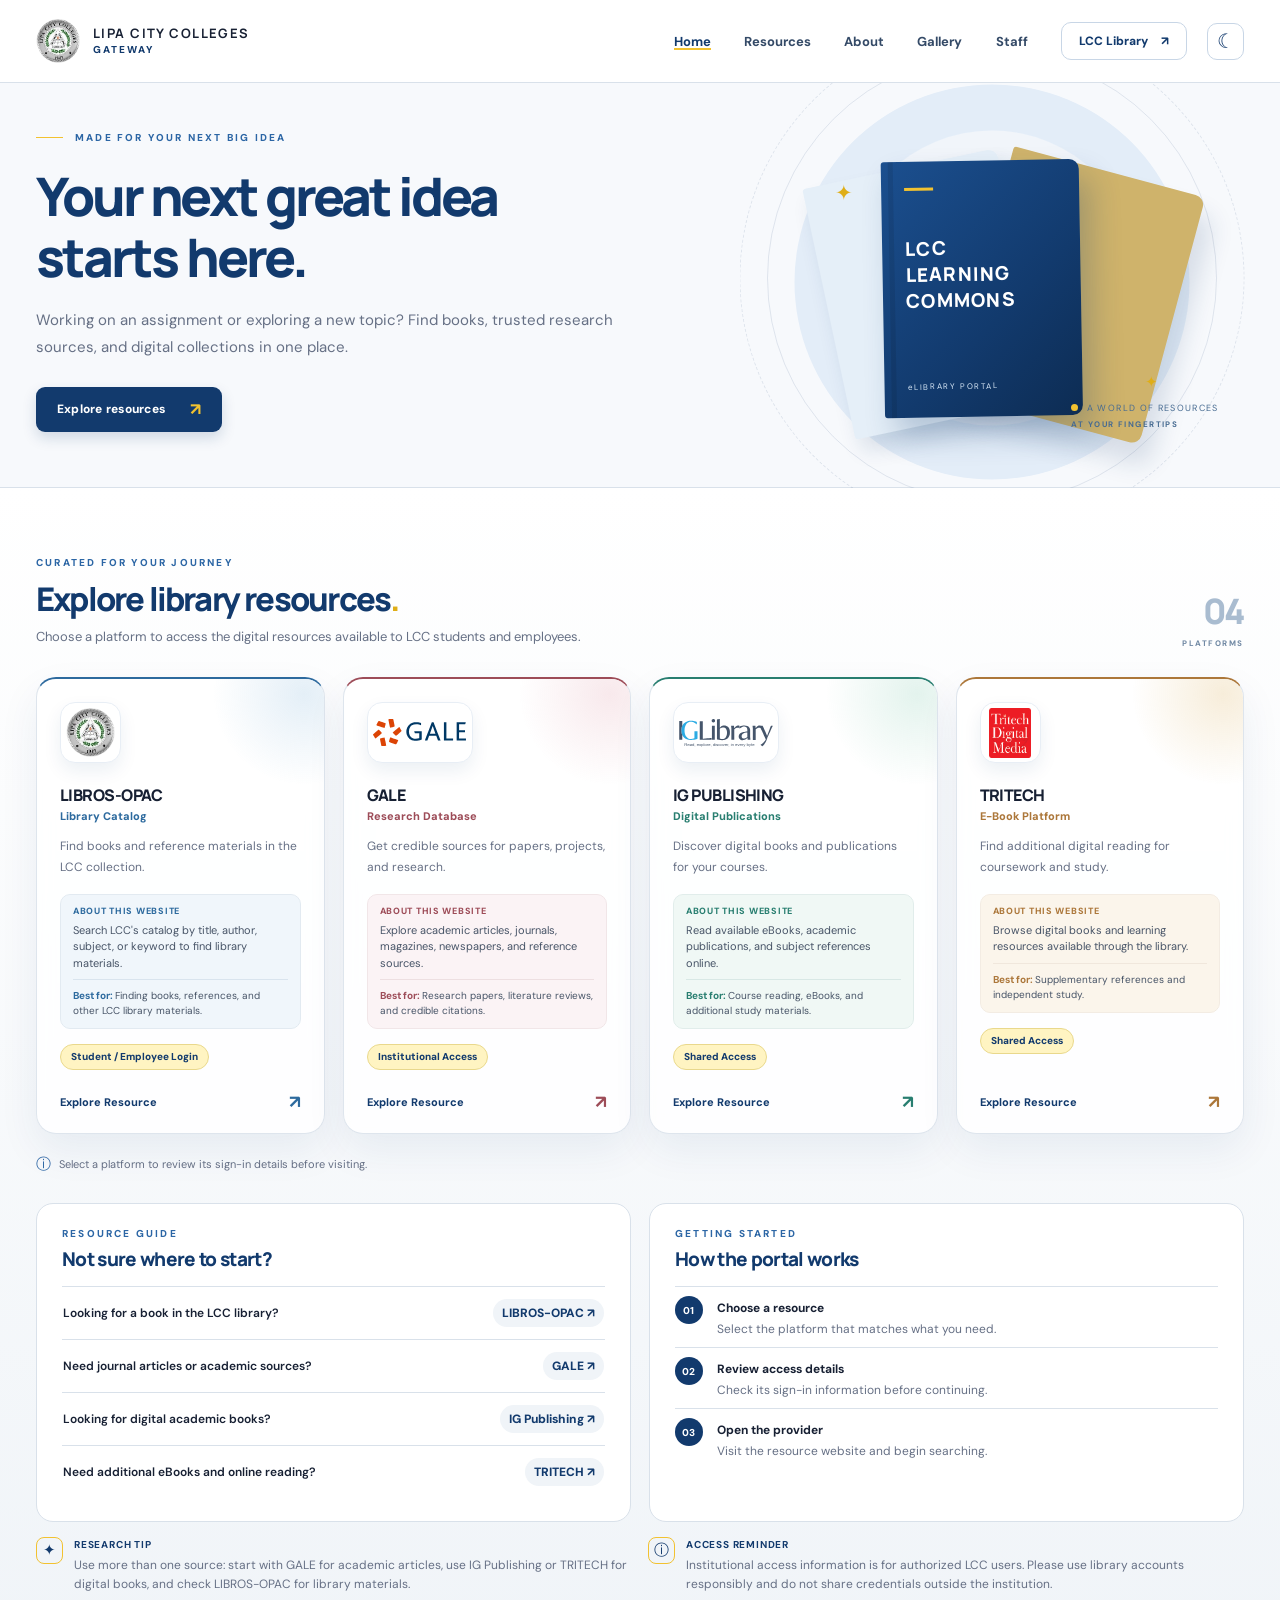
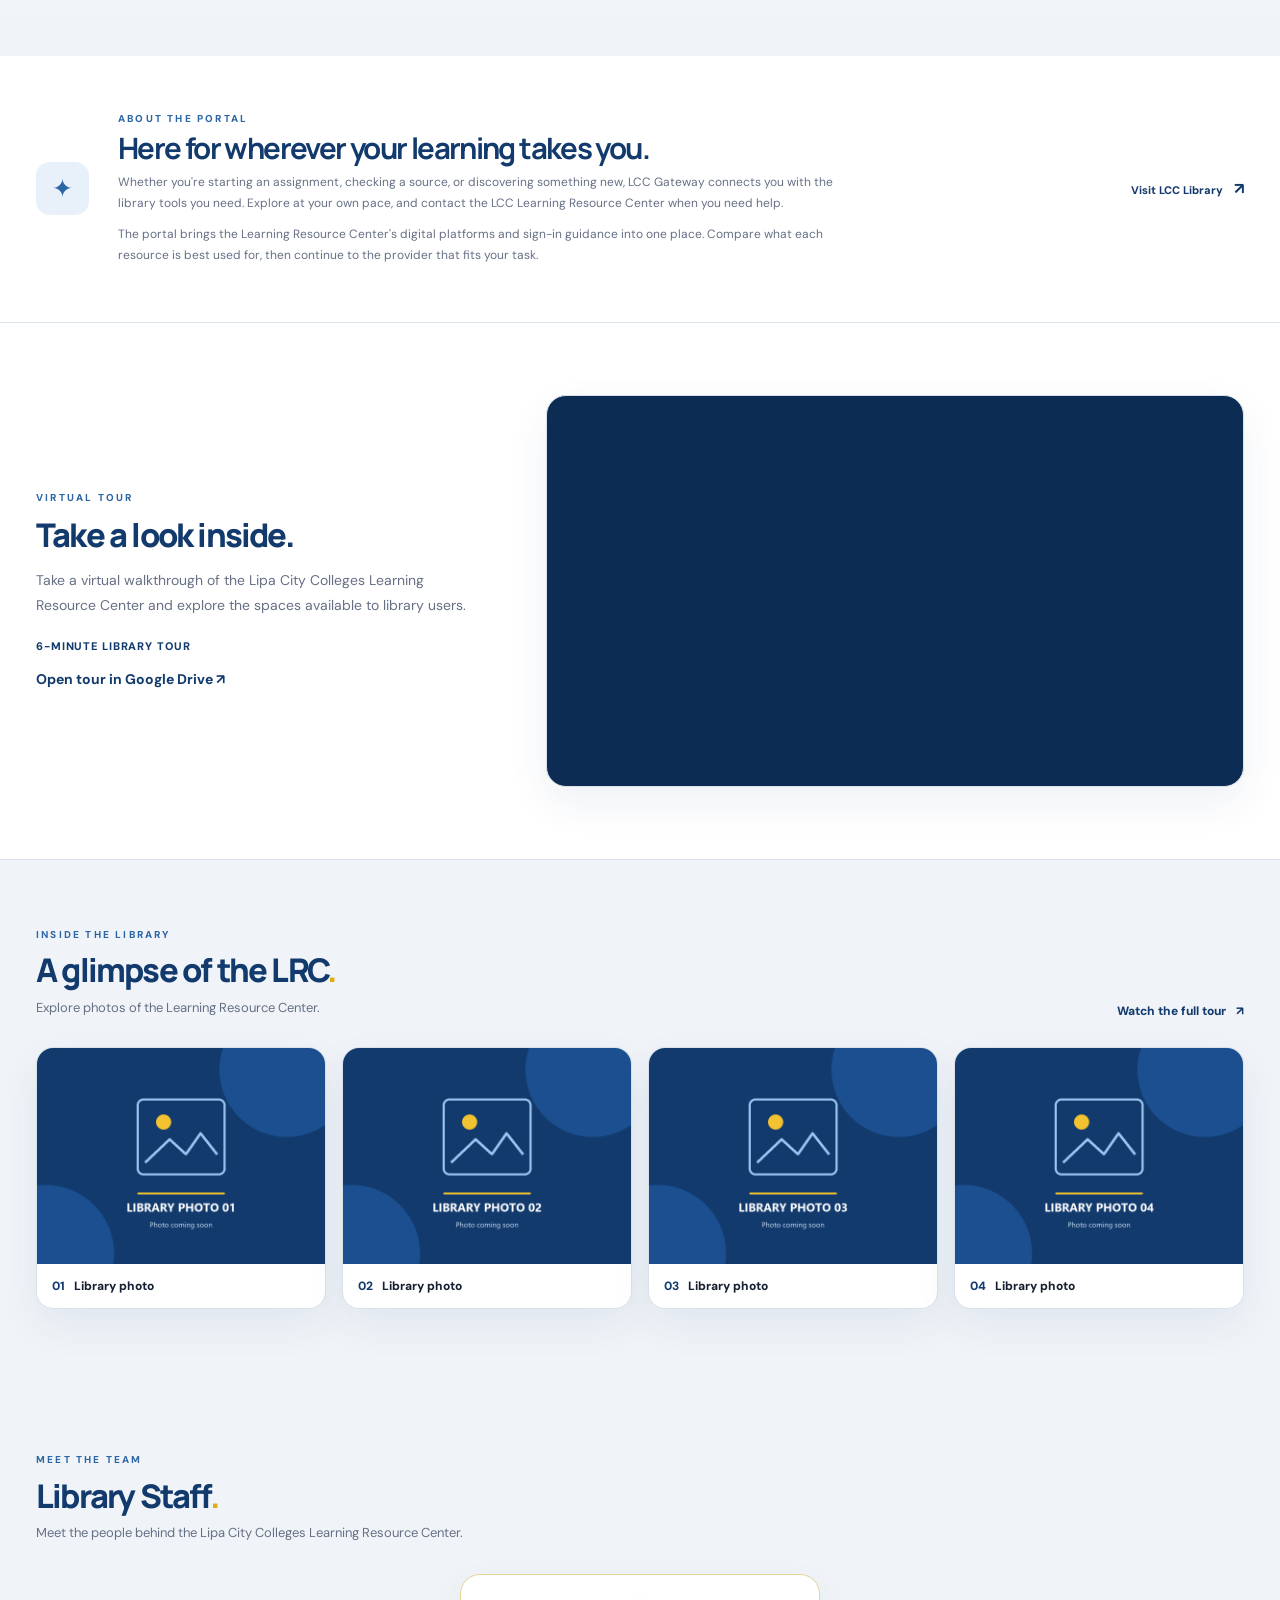
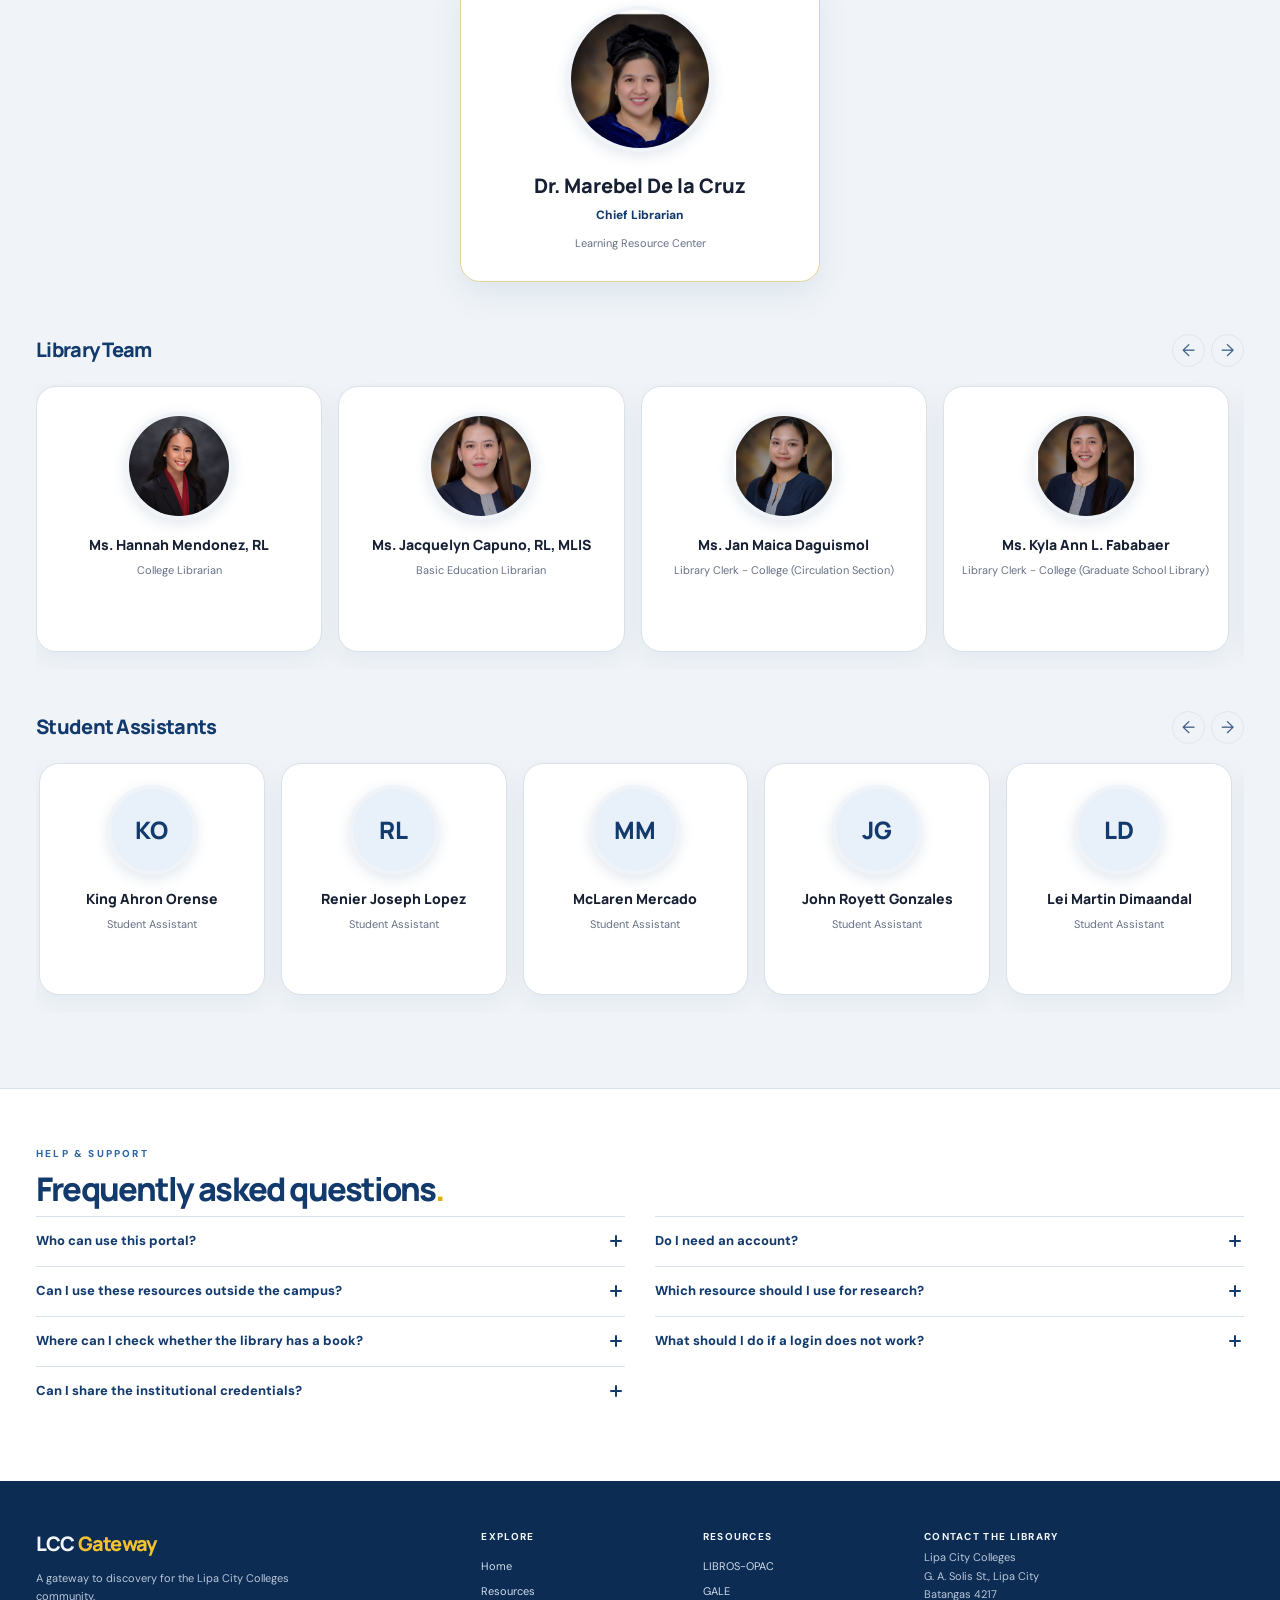
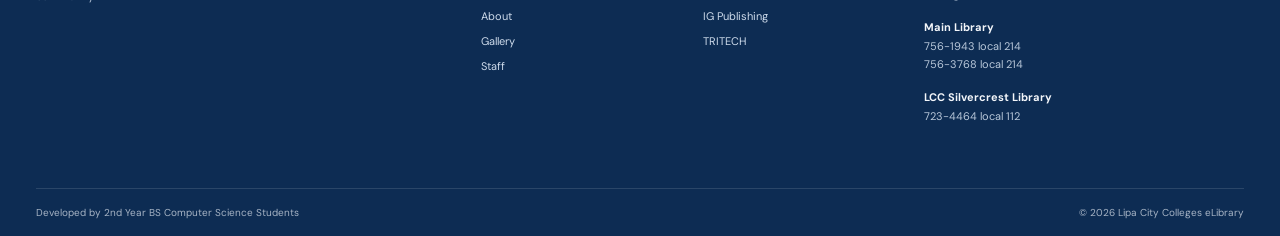
==== index.html @ 929a69d7 "Initial backup without large video" ====
<!doctype html>
<html lang="en">
  <head>
    <meta charset="utf-8" />
    <meta name="viewport" content="width=device-width, initial-scale=1" />
    <meta name="theme-color" content="#F7F9FC" />
    <meta
      name="description"
      content="Explore library catalogs, research databases, digital publications, and e-books through the Lipa City Colleges eLibrary portal."
    />
    <title>LCC Library Gateway</title>
    <link rel="icon" type="image/png" href="logos/lcc_logo.png" />
    <script>
      try {
        document.documentElement.dataset.theme =
          localStorage.getItem("lcc-theme") ||
          (matchMedia("(prefers-color-scheme: dark)").matches
            ? "dark"
            : "light");
      } catch {
        document.documentElement.dataset.theme = "light";
      }
    </script>
    <link rel="stylesheet" href="css/style.css" />
    <link rel="stylesheet" href="css/tour.css" />
    <link rel="stylesheet" href="css/gallery.css" />
    <link rel="stylesheet" href="css/staff.css?v=6" />
    <link rel="stylesheet" href="css/theme.css" />
    <link rel="stylesheet" href="css/guidance.css" />
    <script src="js/app.js" defer></script>
    <script src="js/staff-data.js" defer></script>
    <script src="js/staff.js?v=6" defer></script>
    <script src="js/theme.js" defer></script>
    <script src="js/faq.js" defer></script>
    <script src="js/nav.js" defer></script>
  </head>
  <body>
    <a class="skip-link" href="#resources">Skip to resources</a>

    <header class="site-header" id="home">
      <div class="container header-inner">
        <a
          class="brand"
          href="#home"
          aria-label="Lipa City Colleges Gateway home"
        >
          <img
            class="brand-logo"
            src="logos/lcc_logo.png"
            alt=""
            width="44"
            height="44"
          />
          <span class="brand-copy"
            ><strong>LIPA CITY COLLEGES</strong
            ><small>GATEWAY</small></span
          >
        </a>
        <button
          class="menu-toggle"
          type="button"
          aria-label="Open navigation"
          aria-expanded="false"
          aria-controls="primary-nav"
        >
          <span></span><span></span><span></span>
        </button>
        <nav
          class="primary-nav"
          id="primary-nav"
          aria-label="Primary navigation"
        >
          <a href="#home" class="nav-link is-active">Home</a>
          <a href="#resources" class="nav-link">Resources</a>
          <a href="#about" class="nav-link">About</a>
          <a href="#gallery" class="nav-link">Gallery</a>
          <a href="#staff" class="nav-link">Staff</a>
          <a
            href="https://sites.google.com/view/lcc-library/home"
            target="_blank"
            rel="noopener noreferrer"
            class="nav-library"
            >LCC Library <span aria-hidden="true">↗</span></a
          >
        </nav>
        <button
          class="theme-toggle"
          id="theme-toggle"
          type="button"
          aria-label="Switch to dark mode"
          title="Switch theme"
        >
          <span class="theme-icon" aria-hidden="true">☾</span>
        </button>
      </div>
    </header>

    <main>
      <section class="hero" aria-labelledby="hero-title">
        <div class="container hero-inner">
          <div class="hero-copy">
            <div class="eyebrow">
              <span class="eyebrow-line"></span> MADE FOR YOUR NEXT BIG IDEA
            </div>
            <h1 id="hero-title">
              Your next great idea<br /><em>starts here.</em>
            </h1>
            <p>
              Working on an assignment or exploring a new topic? Find books,
              trusted research sources, and digital collections in one place.
            </p>
            <a class="button button-primary" href="#resources"
              >Explore resources <span aria-hidden="true">↗</span></a
            >
          </div>
          <div class="hero-art" aria-hidden="true">
            <div class="art-orbit orbit-one"></div>
            <div class="art-orbit orbit-two"></div>
            <div class="art-book book-back"></div>
            <div class="art-book book-mid"></div>
            <div class="art-book book-front">
              <span class="book-rule"></span
              ><span class="book-title">LCC<br />LEARNING<br />COMMONS</span
              ><span class="book-bottom">eLIBRARY PORTAL</span>
            </div>
            <div class="art-spark spark-one">✦</div>
            <div class="art-spark spark-two">✦</div>
            <div class="art-caption">
              <span class="caption-dot"></span> A WORLD OF RESOURCES<br /><strong
                >AT YOUR FINGERTIPS</strong
              >
            </div>
          </div>
        </div>
      </section>

      <section
        class="resources-section"
        id="resources"
        aria-labelledby="resources-title"
      >
        <div class="container">
          <div class="section-head">
            <div>
              <div class="section-kicker">CURATED FOR YOUR JOURNEY</div>
              <h2 id="resources-title">
                Explore library resources<span class="period">.</span>
              </h2>
              <p>
                Choose a platform to access the digital resources available to
                LCC students and employees.
              </p>
            </div>
            <div class="resource-count" aria-label="Four available platforms">
              <span>04</span><small>PLATFORMS</small>
            </div>
          </div>
          <div class="resource-grid" id="resource-grid"></div>
          <p class="resource-note">
            <span aria-hidden="true">ⓘ</span> Select a platform to review its
            sign-in details before visiting.
          </p>
          <div class="resource-help">
            <section class="resource-chooser" aria-labelledby="resource-chooser-title">
              <div class="section-kicker">RESOURCE GUIDE</div>
              <h3 id="resource-chooser-title">Not sure where to start?</h3>
              <ul>
                <li><a href="#resources" data-resource-link="libros"><span class="resource-need">Looking for a book in the LCC library?</span><span class="resource-use">LIBROS-OPAC <span aria-hidden="true">↗</span></span></a></li>
                <li><a href="#resources" data-resource-link="gale"><span class="resource-need">Need journal articles or academic sources?</span><span class="resource-use">GALE <span aria-hidden="true">↗</span></span></a></li>
                <li><a href="#resources" data-resource-link="ig"><span class="resource-need">Looking for digital academic books?</span><span class="resource-use">IG Publishing <span aria-hidden="true">↗</span></span></a></li>
                <li><a href="#resources" data-resource-link="tritech"><span class="resource-need">Need additional eBooks and online reading?</span><span class="resource-use">TRITECH <span aria-hidden="true">↗</span></span></a></li>
              </ul>
            </section>
            <section class="portal-steps" aria-labelledby="portal-steps-title">
              <div class="section-kicker">GETTING STARTED</div>
              <h3 id="portal-steps-title">How the portal works</h3>
              <ol>
                <li><span>01</span><div><strong>Choose a resource</strong><p>Select the platform that matches what you need.</p></div></li>
                <li><span>02</span><div><strong>Review access details</strong><p>Check its sign-in information before continuing.</p></div></li>
                <li><span>03</span><div><strong>Open the provider</strong><p>Visit the resource website and begin searching.</p></div></li>
              </ol>
            </section>
          </div>
          <div class="resource-small-notes">
            <p><span class="resource-note-icon" aria-hidden="true">✦</span><span><strong>Research tip</strong> Use more than one source: start with GALE for academic articles, use IG Publishing or TRITECH for digital books, and check LIBROS-OPAC for library materials.</span></p>
            <p><span class="resource-note-icon" aria-hidden="true">ⓘ</span><span><strong>Access reminder</strong> Institutional access information is for authorized LCC users. Please use library accounts responsibly and do not share credentials outside the institution.</span></p>
          </div>
        </div>
      </section>

      <section class="about-section" id="about" aria-labelledby="about-title">
        <div class="container about-inner">
          <div class="about-icon" aria-hidden="true">✦</div>
          <div>
            <div class="section-kicker">ABOUT THE PORTAL</div>
            <h2 id="about-title">Here for wherever your learning takes you.</h2>
            <p>
              Whether you're starting an assignment, checking a source, or
              discovering something new, LCC Gateway connects you with the
              library tools you need. Explore at your own pace, and contact the
              LCC Learning Resource Center when you need help.
            </p>
            <p>
              The portal brings the Learning Resource Center's digital platforms
              and sign-in guidance into one place. Compare what each resource is
              best used for, then continue to the provider that fits your task.
            </p>
          </div>
          <a
            href="https://sites.google.com/view/lcc-library/home"
            target="_blank"
            rel="noopener noreferrer"
            class="text-link"
            >Visit LCC Library <span aria-hidden="true">↗</span></a
          >
        </div>
      </section>

      <section class="tour-section" id="tour" aria-labelledby="tour-title">
        <div class="container tour-inner">
          <div class="tour-copy">
            <div class="section-kicker">VIRTUAL TOUR</div>
            <h2 id="tour-title">Take a look inside.</h2>
            <p>Take a virtual walkthrough of the Lipa City Colleges Learning Resource Center and explore the spaces available to library users.</p>
            <span class="tour-duration">6-minute library tour</span>
            <p class="tour-open"><a href="https://drive.google.com/file/d/1gemFgpl5BAdmYVA-ahHKz4vBCfgpCFwk/view" target="_blank" rel="noopener noreferrer">Open tour in Google Drive <span aria-hidden="true">↗</span></a></p>
          </div>
          <div class="tour-frame">
            <iframe
              src="https://drive.google.com/file/d/1gemFgpl5BAdmYVA-ahHKz4vBCfgpCFwk/preview"
              title="Virtual tour of the Lipa City Colleges Learning Resource Center"
              loading="lazy"
              allow="autoplay; fullscreen"
              allowfullscreen
            ></iframe>
          </div>
        </div>
      </section>

      <section class="gallery-section" id="gallery" aria-labelledby="gallery-title">
        <div class="container">
          <div class="section-kicker">INSIDE THE LIBRARY</div>
          <div class="gallery-heading">
            <div>
              <h2 id="gallery-title">A glimpse of the LRC<span class="period">.</span></h2>
              <p>Explore photos of the Learning Resource Center.</p>
            </div>
            <a class="gallery-tour-link" href="#tour">Watch the full tour <span aria-hidden="true">↗</span></a>
          </div>
          <div class="gallery-grid">
            <!-- Replace photo-1.png through photo-4.png in assets/gallery/ with your own photos. -->
            <figure class="gallery-card">
              <div class="gallery-image"><img src="assets/gallery/photo-1.png" alt="Library photo 1" loading="lazy" /></div>
              <figcaption class="gallery-caption"><span>01</span> Library photo</figcaption>
            </figure>
            <figure class="gallery-card">
              <div class="gallery-image"><img src="assets/gallery/photo-2.png" alt="Library photo 2" loading="lazy" /></div>
              <figcaption class="gallery-caption"><span>02</span> Library photo</figcaption>
            </figure>
            <figure class="gallery-card">
              <div class="gallery-image"><img src="assets/gallery/photo-3.png" alt="Library photo 3" loading="lazy" /></div>
              <figcaption class="gallery-caption"><span>03</span> Library photo</figcaption>
            </figure>
            <figure class="gallery-card">
              <div class="gallery-image"><img src="assets/gallery/photo-4.png" alt="Library photo 4" loading="lazy" /></div>
              <figcaption class="gallery-caption"><span>04</span> Library photo</figcaption>
            </figure>
          </div>
        </div>
      </section>

      <section class="staff-section" id="staff" aria-labelledby="staff-title">
        <div class="container">
          <div class="staff-intro">
            <div class="section-kicker">MEET THE TEAM</div>
            <h2 id="staff-title">Library Staff<span class="period">.</span></h2>
            <p>
              Meet the people behind the Lipa City Colleges Learning Resource
              Center.
            </p>
          </div>
          <div id="staff-featured" class="staff-featured"></div>
          <section
            class="staff-carousel"
            id="library-team"
            aria-labelledby="library-team-title"
          >
            <div class="staff-carousel-heading">
              <h3 id="library-team-title">Library Team</h3>
              <div class="staff-carousel-controls">
                <button
                  type="button"
                  data-carousel="team"
                  data-direction="previous"
                  aria-label="Previous staff"
                  aria-controls="library-team-track"
                >
                  ←
                </button>
                <button
                  type="button"
                  data-carousel="team"
                  data-direction="next"
                  aria-label="Next staff"
                  aria-controls="library-team-track"
                >
                  →
                </button>
              </div>
            </div>
            <div
              class="staff-track"
              id="library-team-track"
              tabindex="0"
              role="region"
              aria-label="Library Team, scroll horizontally to see more staff"
            ></div>
          </section>
          <section
            class="staff-carousel staff-carousel-assistants"
            id="student-assistants"
            aria-labelledby="student-assistants-title"
          >
            <div class="staff-carousel-heading">
              <h3 id="student-assistants-title">Student Assistants</h3>
              <div class="staff-carousel-controls">
                <button
                  type="button"
                  data-carousel="assistants"
                  data-direction="previous"
                  aria-label="Previous staff"
                  aria-controls="student-assistants-track"
                >
                  ←
                </button>
                <button
                  type="button"
                  data-carousel="assistants"
                  data-direction="next"
                  aria-label="Next staff"
                  aria-controls="student-assistants-track"
                >
                  →
                </button>
              </div>
            </div>
            <div
              class="staff-track"
              id="student-assistants-track"
              tabindex="0"
              role="region"
              aria-label="Student Assistants, scroll horizontally to see more staff"
            ></div>
          </section>
        </div>
      </section>

      <section class="faq-section" aria-labelledby="faq-title">
        <div class="container">
          <div class="section-kicker">HELP &amp; SUPPORT</div>
          <h2 id="faq-title">Frequently asked questions<span class="period">.</span></h2>

          <div class="faq-grid">
            <details><summary>Who can use this portal?</summary><div class="faq-answer"><p>The portal is intended for Lipa City Colleges students, faculty, employees, and other authorized library users. Access requirements vary by platform: some use individual LCC identification, while others use institution-provided credentials.</p></div></details>
            <details><summary>Do I need an account?</summary><div class="faq-answer"><p>Access depends on the resource. LIBROS-OPAC uses your Student or Employee identification, while some subscribed platforms use institutional access information provided by the library.</p></div></details>
            <details><summary>Can I use these resources outside the campus?</summary><div class="faq-answer"><p>Remote access depends on the provider and its current settings. Review the access details shown in this portal before opening the resource.</p></div></details>
            <details><summary>Which resource should I use for research?</summary><div class="faq-answer"><p>GALE is a good starting point for journal articles and academic research. IG Publishing and TRITECH offer additional digital books and references.</p></div></details>
            <details><summary>Where can I check whether the library has a book?</summary><div class="faq-answer"><p>Use LIBROS-OPAC to search the Lipa City Colleges library catalog.</p></div></details>
            <details><summary>What should I do if a login does not work?</summary><div class="faq-answer"><p>Contact the Lipa City Colleges Learning Resource Center and tell them which platform you are trying to access.</p></div></details>
            <details><summary>Can I share the institutional credentials?</summary><div class="faq-answer"><p>Institutional access information is intended for authorized LCC users and should not be shared outside the institution.</p></div></details>
          </div>
        </div>
      </section>
    </main>

    <footer class="site-footer">
      <div class="container">
        <div class="footer-top">
          <div>
            <a class="footer-brand" href="#home">LCC <span>Gateway</span></a>
            <p>A gateway to discovery for the Lipa City Colleges community.</p>
          </div>
          <div class="footer-links">
            <div>
              <h3>Explore</h3>
              <a href="#home">Home</a><a href="#resources">Resources</a
              ><a href="#about">About</a><a href="#gallery">Gallery</a><a href="#staff">Staff</a>
            </div>
            <div>
              <h3>Resources</h3>
              <a href="#resources" data-resource-link="libros">LIBROS-OPAC</a
              ><a href="#resources" data-resource-link="gale">GALE</a
              ><a href="#resources" data-resource-link="ig">IG Publishing</a
              ><a href="#resources" data-resource-link="tritech">TRITECH</a>
            </div>
            <div class="footer-contact">
              <h3>Contact the library</h3>
              <address>
                Lipa City Colleges<br />G. A. Solis St., Lipa City<br />Batangas
                4217
              </address>
              <p>
                <strong>Main Library</strong><br />756-1943 local 214<br />756-3768
                local 214
              </p>
              <p>
                <strong>LCC Silvercrest Library</strong><br />723-4464 local 112
              </p>
            </div>
          </div>
        </div>
        <div class="footer-bottom">
          <p>
            Developed by 2nd Year BS Computer Science Students
          </p>
          <p>© <span id="year"></span> Lipa City Colleges eLibrary</p>
        </div>
      </div>
    </footer>

    <dialog
      class="resource-dialog"
      id="resource-dialog"
      aria-labelledby="dialog-title"
    >
      <div class="dialog-shell">
        <button
          class="dialog-close"
          type="button"
          aria-label="Close resource details"
        >
          ×
        </button>
        <div id="dialog-content"></div>
      </div>
    </dialog>
    <dialog
      class="staff-dialog"
      id="staff-dialog"
      aria-labelledby="staff-dialog-title"
    >
      <div class="staff-dialog-shell">
        <button
          type="button"
          class="staff-dialog-close"
          aria-label="Close staff profile"
        >
          ×
        </button>
        <div id="staff-dialog-content"></div>
      </div>
    </dialog>
    <div class="toast" id="toast" role="status" aria-live="polite"></div>
  </body>
</html>
---- css/style.css ----
@import url('https://fonts.googleapis.com/css2?family=DM+Sans:wght@400;500;600;700&family=Manrope:wght@400;500;600;700;800&display=swap');

:root{--ink:#172033;--muted:#667085;--green:#123A6D;--green-dark:#1B4F8F;--paper:#F7F9FC;--line:#D9E1EA;--white:#fff;--shadow:0 16px 40px rgba(18,58,109,.07);font-family:'DM Sans',Arial,sans-serif;color:var(--ink);background:var(--paper);scroll-behavior:smooth}
*{box-sizing:border-box}body{margin:0;min-width:320px}button,a{font:inherit}button{cursor:pointer}a{color:inherit;text-decoration:none}button:focus-visible,a:focus-visible{outline:3px solid #F2C230;outline-offset:4px}button:focus:not(:focus-visible),a:focus:not(:focus-visible){outline:none}.container{width:min(100% - 72px,1460px);margin-inline:auto}.skip-link{position:absolute;left:12px;top:-60px;background:#fff;padding:12px 18px;z-index:30}.skip-link:focus{top:12px}
.site-header{background:#FFFFFF;border-bottom:1px solid #D9E1EA}.header-inner{height:82px;display:flex;align-items:center;justify-content:space-between;gap:24px}.brand{display:inline-flex;align-items:center;gap:13px}.brand-mark{position:relative;width:40px;height:40px;border-radius:11px;background:var(--green);display:flex;align-items:center;justify-content:center;gap:3px;box-shadow:0 5px 12px rgba(18,58,109,.16)}.brand-mark span{height:18px;width:5px;background:#fff;border-radius:2px;transform:skewY(-17deg)}.brand-mark span:nth-child(2){height:23px}.brand-copy{display:grid;gap:2px}.brand-copy strong{font-family:Manrope,Arial,sans-serif;font-size:13px;letter-spacing:.11em;line-height:1.1}.brand-copy small{color:var(--green);font-size:10px;font-weight:800;letter-spacing:.2em}.primary-nav{display:flex;align-items:center;gap:36px}.nav-link{font-size:13px;font-weight:700;color:#344A67;transition:color .2s}.nav-link:hover,.nav-link.is-active{color:var(--green)}.nav-library{border:1px solid #C8D6E6;border-radius:10px;padding:10px 17px;font-size:12px;font-weight:800;color:var(--green);transition:background .2s}.nav-library:hover{background:#EAF1F8}.nav-library span{margin-left:10px}.menu-toggle{display:none}
.hero{position:relative;overflow:hidden;background:#F7F9FC}.hero:before{content:"";position:absolute;inset:auto 0 0;height:1px;background:#D9E1EA}.hero-inner{min-height:405px;display:grid;grid-template-columns:1.15fr .85fr;align-items:center;gap:20px}.hero-copy{padding:46px 0 54px;position:relative;z-index:1}.eyebrow,.section-kicker{font-size:10px;font-weight:800;letter-spacing:.22em;color:#2C66A5}.eyebrow{display:flex;align-items:center;gap:12px}.eyebrow-line{height:1px;width:27px;background:#F2C230}.hero h1,.section-head h2,.access-section h2,.about-section h2{font-family:Manrope,Arial,sans-serif;letter-spacing:-.055em}.hero h1{font-size:clamp(40px,4.15vw,65px);line-height:1.14;margin:22px 0 20px;font-weight:800}.hero h1 em{font-style:normal;color:var(--green)}.hero-copy p{max-width:610px;color:var(--muted);line-height:1.75;font-size:15px;margin:0 0 27px}.button{display:inline-flex;align-items:center;justify-content:center;gap:25px;border-radius:9px;padding:14px 21px;font-size:12px;font-weight:800;letter-spacing:.02em}.button-primary{background:var(--green);color:#fff;box-shadow:0 6px 14px rgba(18,58,109,.17);transition:background .2s,transform .2s}.button-primary:hover{background:var(--green-dark);transform:translateY(-2px)}.button span{font-size:17px;line-height:1}
.hero-art{height:380px;position:relative;isolation:isolate}.hero-art:before{content:"";position:absolute;width:395px;height:395px;border-radius:50%;background:#E3EDF8;left:50%;top:49%;transform:translate(-50%,-50%);z-index:-2}.hero-art:after{content:"";position:absolute;width:295px;height:295px;border-radius:50%;background:#F1F5FA;left:50%;top:48%;transform:translate(-50%,-50%);z-index:-1}.art-orbit{position:absolute;border:1px solid rgba(18,58,109,.11);border-radius:50%;left:50%;top:48%;transform:translate(-50%,-50%)}.orbit-one{width:450px;height:450px}.orbit-two{width:505px;height:505px;border-style:dashed}.art-book{position:absolute;width:198px;height:256px;left:50%;top:50%;border-radius:3px 10px 10px 3px;box-shadow:14px 19px 25px rgba(18,58,109,.14);transform-origin:center bottom}.book-back{background:#CFB36B;transform:translate(-24%,-48%) rotate(15deg)}.book-mid{background:#E5EFF8;transform:translate(-70%,-48%) rotate(-12deg);box-shadow:5px 14px 20px rgba(18,58,109,.12)}.book-front{background:linear-gradient(135deg,#1B4F8F,#123A6D 60%,#0D2C53);transform:translate(-54%,-49%) rotate(-1deg);box-shadow:11px 18px 31px rgba(18,58,109,.24);color:#fff;padding:26px 23px;display:flex;flex-direction:column}.book-front:before{content:"";position:absolute;inset:0 auto 0 7px;width:5px;background:rgba(0,0,0,.09)}.book-rule{width:29px;height:3px;background:#F2C230}.book-title{font-family:Manrope,Arial,sans-serif;font-size:19px;font-weight:800;line-height:1.38;letter-spacing:.065em;margin-top:45px}.book-bottom{font-size:8px;letter-spacing:.2em;margin-top:auto;color:#D7E7F6}.art-spark{position:absolute;color:#DFAE17;font-size:21px}.spark-one{left:19%;top:22%}.spark-two{right:17%;bottom:22%;font-size:15px}.art-caption{position:absolute;right:5%;bottom:43px;font-size:9px;line-height:1.8;letter-spacing:.15em;color:#476B91}.art-caption strong{font-size:8px;letter-spacing:.18em}.caption-dot{display:inline-block;width:7px;height:7px;border-radius:50%;background:#F2C230;margin-right:5px}
.resources-section{padding:68px 0 61px;background:linear-gradient(180deg,#FFFFFF,#F0F4F8)}.section-head{display:flex;align-items:flex-end;justify-content:space-between;gap:20px;margin-bottom:30px}.section-head h2{font-size:clamp(28px,2.55vw,39px);line-height:1.18;margin:11px 0 8px;font-weight:800}.period{color:#DFAE17}.section-head p{margin:0;color:var(--muted);font-size:13px;line-height:1.6}.resource-count{display:flex;flex-direction:column;align-items:flex-end;line-height:1}.resource-count span{font:800 35px Manrope,Arial,sans-serif;color:#A9BCD0;letter-spacing:-.07em}.resource-count small{font-size:8px;color:#7189A4;font-weight:800;letter-spacing:.19em;margin-top:4px}.resource-grid{display:grid;grid-template-columns:repeat(4,minmax(0,1fr));gap:18px}.resource-card{--accent:#276caa;--tint:#E8F0F8;position:relative;min-width:0;min-height:316px;border:1px solid rgba(217,225,234,.86);border-top:2px solid var(--accent);border-radius:20px;background:rgba(255,255,255,.81);box-shadow:var(--shadow);backdrop-filter:blur(8px);overflow:hidden;transition:transform .25s,box-shadow .25s,border-color .25s}.resource-card:before{content:"";position:absolute;width:180px;height:180px;right:-70px;top:-75px;border-radius:50%;background:radial-gradient(circle,var(--tint),transparent 72%);pointer-events:none}.resource-card:hover{transform:translateY(-5px);box-shadow:0 22px 43px rgba(18,58,109,.12);border-color:color-mix(in srgb,var(--accent) 36%,#fff)}.card-button{display:flex;flex-direction:column;text-align:left;width:100%;height:100%;min-height:316px;padding:23px 23px 22px;border:0;background:none;color:inherit}.logo-box{width:61px;height:61px;border:1px solid #E8EEF5;border-radius:15px;background:#fff;box-shadow:0 8px 18px rgba(18,58,109,.08);display:grid;place-items:center;position:relative;z-index:1;transition:transform .25s}.resource-card:hover .logo-box{transform:scale(1.045)}.logo-box span{font-family:Manrope,Arial,sans-serif;color:var(--accent);font-size:20px;font-weight:800;letter-spacing:-.09em}.logo-box .logo-gale{font-size:27px;font-weight:800;font-style:italic;letter-spacing:-.1em}.logo-box .logo-ig{font-size:25px}.logo-box .logo-tritech{font-size:20px;letter-spacing:-.1em}.resource-name{font-family:Manrope,Arial,sans-serif;font-size:16px;font-weight:800;letter-spacing:-.035em;margin:22px 0 3px;line-height:1.3}.resource-type{font-size:11px;font-weight:800;color:var(--accent);margin:0 0 13px}.resource-description{color:#667085;font-size:12px;line-height:1.7;margin:0 0 17px;max-width:260px}.access-badge{align-self:flex-start;border:1px solid color-mix(in srgb,var(--accent) 20%,#fff);background:color-mix(in srgb,var(--accent) 8%,#fff);color:var(--accent);border-radius:30px;padding:6px 10px;font-size:10px;font-weight:800;line-height:1.2}.card-cta{width:100%;display:flex;align-items:center;justify-content:space-between;margin-top:auto;padding-top:23px;font-size:11px;font-weight:800;color:#123A6D}.card-cta span:last-child{font-size:18px;line-height:1;color:var(--accent);transition:transform .25s}.resource-card:hover .card-cta span:last-child{transform:translate(3px,-2px)}.resource-note{font-size:11px;color:#667085;display:flex;align-items:center;gap:8px;margin:20px 0 0}.resource-note span{color:#2C66A5;font-size:15px}
.access-section{background:#F0F4F8;padding:50px 0}.access-inner{display:grid;grid-template-columns:1fr 1.7fr;gap:65px;align-items:center}.access-section h2,.about-section h2{font-size:clamp(24px,2.3vw,34px);margin:10px 0 10px;line-height:1.2}.access-intro p{color:#667085;font-size:12px;line-height:1.7;max-width:365px;margin:0}.steps{display:grid;grid-template-columns:repeat(3,1fr);list-style:none;padding:0;margin:0;gap:18px}.steps li{border-left:1px solid #D9E1EA;padding:4px 0 2px 18px}.step-number{font-size:10px;font-weight:800;letter-spacing:.12em;color:#2C66A5}.steps h3{font-size:12px;margin:13px 0 5px}.steps p{color:#667085;line-height:1.55;font-size:11px;margin:0}.about-section{padding:56px 0;background:#fff}.about-inner{display:grid;grid-template-columns:62px 1fr auto;gap:20px;align-items:center}.about-icon{width:53px;height:53px;background:#E8F0FA;border-radius:14px;display:grid;place-items:center;color:#2C66A5;font-size:25px}.about-section h2{margin:6px 0}.about-section p{font-size:12px;line-height:1.75;color:#667085;max-width:745px;margin:0}.text-link{font-size:11px;color:var(--green);font-weight:800;white-space:nowrap}.text-link span{font-size:16px;margin-left:8px}
.site-footer{background:#0D2C53;color:#F3F6FA;padding:49px 0 0}.footer-top{display:flex;justify-content:space-between;gap:50px;padding-bottom:49px}.footer-brand{font-family:Manrope,Arial,sans-serif;font-weight:800;font-size:20px;letter-spacing:-.04em}.footer-brand span{color:#F2C230}.footer-top p{max-width:275px;line-height:1.65;color:#B9C8DA;font-size:11px;margin:12px 0 0}.footer-links{display:flex;gap:105px}.footer-links div{display:flex;flex-direction:column;gap:11px}.footer-links h3{font-size:10px;letter-spacing:.13em;text-transform:uppercase;color:#F3F6FA;margin:0 0 5px}.footer-links a{font-size:11px;color:#CFDCEC}.footer-links a:hover{color:#fff}.footer-bottom{border-top:1px solid rgba(255,255,255,.12);display:flex;align-items:center;justify-content:space-between;gap:16px;padding:17px 0}.footer-bottom p{font-size:10px;color:#A7B4C5;margin:0}
.resource-dialog{width:min(100% - 24px,500px);max-height:min(90vh,800px);padding:0;border:1px solid #D9E1EA;border-radius:22px;box-shadow:0 28px 80px rgba(11,20,32,.28);background:#FFFFFF;color:var(--ink)}.resource-dialog::backdrop{background:rgba(11,20,32,.55);backdrop-filter:blur(4px)}.dialog-shell{position:relative;padding:34px}.dialog-close{position:absolute;right:21px;top:20px;width:33px;height:33px;border:1px solid #D9E1EA;border-radius:50%;background:#fff;color:#667085;font-size:22px;line-height:1}.dialog-close:hover{background:#EAF1F8}.dialog-heading{display:flex;gap:16px;align-items:center;padding-right:37px}.dialog-heading .logo-box{flex:none}.dialog-eyebrow{font-size:10px;font-weight:800;text-transform:uppercase;letter-spacing:.13em;color:var(--accent)}.dialog-heading h2{font:800 23px Manrope,Arial,sans-serif;letter-spacing:-.04em;margin:4px 0 0}.dialog-description{color:#667085;font-size:13px;line-height:1.7;margin:25px 0}.dialog-info{padding:20px;border:1px solid #D9E1EA;border-radius:14px;background:#F0F4F8}.dialog-info h3{font-size:12px;margin:0 0 9px;color:#123A6D}.dialog-info p{color:#667085;font-size:12px;line-height:1.65;margin:0}.credential-list{margin-top:14px;display:grid;gap:10px}.credential-row{display:flex;align-items:center;gap:8px}.credential-row label{width:76px;font-size:11px;font-weight:800;color:#344A67}.credential-value{flex:1;min-width:0;overflow:hidden;text-overflow:ellipsis;white-space:nowrap;padding:9px 10px;background:#fff;border:1px solid #D9E1EA;border-radius:7px;font-size:12px}.mini-button{border:1px solid #C8D6E6;background:#fff;border-radius:7px;color:var(--green);font-size:10px;font-weight:800;padding:9px}.mini-button:hover{background:#EAF1F8}.dialog-visit{margin-top:22px;display:flex;width:100%;justify-content:space-between}.dialog-unavailable{margin-top:13px;color:#9A6B00;font-size:11px;line-height:1.5}.toast{position:fixed;left:50%;bottom:25px;z-index:40;transform:translate(-50%,16px);background:#123A6D;color:#fff;border-radius:9px;padding:10px 15px;font-size:12px;box-shadow:0 10px 25px rgba(0,0,0,.16);opacity:0;pointer-events:none;transition:opacity .2s,transform .2s}.toast.is-visible{opacity:1;transform:translate(-50%,0)}
@media(max-width:1000px){.container{width:min(100% - 48px,1460px)}.resource-grid{grid-template-columns:repeat(2,minmax(0,1fr))}.resource-card,.card-button{min-height:295px}.hero-inner{min-height:370px}.hero-art{transform:scale(.88)}.access-inner{gap:30px}}
@media(max-width:800px){.container{width:min(100% - 36px,1460px)}.header-inner{height:70px}.brand-copy strong{font-size:10px}.brand-copy small{font-size:8px}.menu-toggle{display:flex;flex-direction:column;gap:4px;align-items:center;justify-content:center;width:38px;height:38px;border:1px solid #D9E1EA;background:#fff;border-radius:9px}.menu-toggle span{width:16px;height:2px;border-radius:2px;background:var(--green)}.primary-nav{display:none;position:absolute;z-index:10;left:18px;right:18px;top:64px;flex-direction:column;align-items:stretch;gap:0;padding:10px;background:#fff;border:1px solid #D9E1EA;border-radius:13px;box-shadow:0 16px 30px rgba(18,58,109,.13)}.primary-nav.is-open{display:flex}.primary-nav a{padding:12px}.nav-library{margin-top:5px}.hero-inner{display:block;min-height:0}.hero-copy{padding:56px 0 50px}.hero h1{font-size:clamp(38px,9vw,58px)}.hero-copy p{font-size:14px}.hero-art{display:none}.resources-section{padding:55px 0}.resource-count{display:none}.section-head h2{font-size:31px}.resource-grid{grid-template-columns:1fr}.resource-card,.card-button{min-height:275px}.access-inner{grid-template-columns:1fr}.steps{gap:10px}.about-inner{grid-template-columns:45px 1fr}.about-icon{width:42px;height:42px}.about-inner .text-link{grid-column:2}.footer-links{gap:45px}}
@media(max-width:520px){.steps{grid-template-columns:1fr}.steps li{display:flex;align-items:flex-start;gap:17px;padding:3px 0 3px 14px}.steps h3{margin:0 0 5px}.footer-top{flex-direction:column;gap:32px;padding-bottom:34px}.footer-bottom{align-items:flex-start;flex-direction:column}.dialog-shell{padding:26px 20px}.credential-row{flex-wrap:wrap}.credential-row label{width:100%}.credential-value{flex-basis:55%}}
@media(prefers-reduced-motion:reduce){*,*:before,*:after{scroll-behavior:auto!important;transition-duration:.01ms!important;animation-duration:.01ms!important}}
.credential-placeholder{font-family:'DM Sans',Arial,sans-serif;font-size:12px;color:var(--ink);cursor:default}.credential-placeholder::placeholder{color:#8A96A6;opacity:1}.dialog-info .credential-help{font-size:10px;color:#667085;margin:0}
.brand-logo{display:block;width:44px;height:44px;object-fit:contain;flex:none}.logo-box img{display:block;max-width:84%;max-height:84%;width:auto;height:auto;object-fit:contain}.logo-box.logo-wide{width:106px}.logo-box.logo-wide img{max-width:90%;max-height:80%}

.footer-top{display:grid;grid-template-columns:minmax(190px,1fr) minmax(0,2fr);gap:clamp(28px,5vw,80px)}
.footer-links{display:grid;grid-template-columns:repeat(2,minmax(100px,.8fr)) minmax(195px,1.4fr);gap:clamp(18px,3vw,55px)}
.footer-links>div{min-width:0}
.footer-links .footer-contact{gap:0}
.footer-contact address,.footer-contact p{font-style:normal;color:#B9C8DA;font-size:11px;line-height:1.7;margin:0 0 14px;max-width:none}
.footer-contact strong{color:#F3F6FA;font-weight:700}
@media(max-width:1100px){.footer-top{grid-template-columns:1fr}.footer-links{grid-template-columns:repeat(2,minmax(100px,1fr)) minmax(195px,1.4fr)}}
@media(max-width:600px){.footer-links{grid-template-columns:repeat(2,minmax(0,1fr));gap:28px}.footer-contact{grid-column:1/-1}}

.resource-hover-preview{position:fixed;z-index:45;width:min(310px,calc(100vw - 24px));max-height:calc(100vh - 24px);overflow:auto;padding:17px 18px;border:1px solid #D9E1EA;border-radius:16px;background:#fff;color:var(--ink);box-shadow:0 18px 45px rgba(18,58,109,.2);pointer-events:none;animation:resource-preview-in .18s ease-out}
.resource-hover-preview[hidden]{display:none}
.resource-preview-name{display:block;font:800 15px/1.3 Manrope,Arial,sans-serif}
.resource-preview-type{display:block;margin-top:3px;color:var(--green);font-size:11px;font-weight:700}
.resource-preview-info{margin:12px 0;color:#667085;font-size:11px;line-height:1.55}
.resource-preview-details{display:grid;grid-template-columns:max-content minmax(0,1fr);gap:7px 12px;margin:0;padding:12px 0;border-top:1px solid #D9E1EA;border-bottom:1px solid #D9E1EA;font-size:11px}
.resource-preview-details dt{color:#667085;font-weight:700}
.resource-preview-details dd{min-width:0;margin:0;overflow-wrap:anywhere;font-weight:800}
.resource-preview-hint{margin:11px 0 0;color:#667085;font-size:10px;line-height:1.5}
@keyframes resource-preview-in{from{opacity:0;transform:translateY(5px)}to{opacity:1;transform:translateY(0)}}
@media(prefers-reduced-motion:reduce){.resource-hover-preview{animation:none}}

.website-info{width:100%;margin:0 0 15px;padding:10px 12px;border:1px solid color-mix(in srgb,var(--accent) 14%,#fff);border-radius:10px;background:color-mix(in srgb,var(--tint) 55%,#fff)}
.website-info-label{display:block;color:var(--accent);font-size:9px;font-weight:800;letter-spacing:.08em;text-transform:uppercase}
.website-info p{margin:5px 0 0;color:#475467;font-size:11px;line-height:1.5}
.website-info .website-best-for{margin-top:8px;padding-top:8px;border-top:1px solid color-mix(in srgb,var(--accent) 18%,#fff);font-size:10px}
.website-best-for strong{color:var(--accent)}
---- css/tour.css ----
.tour-section {
  padding: 72px 0;
  background: var(--site-surface);
  border-top: 1px solid var(--site-border);
}
.tour-inner {
  display: grid;
  grid-template-columns: minmax(0, .78fr) minmax(0, 1.22fr);
  align-items: center;
  gap: clamp(32px, 5vw, 88px);
}
.tour-copy h2 {
  margin: 12px 0 14px;
  font: 800 clamp(28px, 2.55vw, 39px)/1.18 Manrope, Arial, sans-serif;
  letter-spacing: -.055em;
  color: var(--site-accent);
}
.tour-copy p {
  max-width: 440px;
  margin: 0;
  color: var(--site-muted);
  font-size: 14px;
  line-height: 1.75;
}
.tour-duration {
  display: inline-block;
  margin-top: 22px;
  color: var(--site-accent);
  font-size: 11px;
  font-weight: 800;
  letter-spacing: .08em;
  text-transform: uppercase;
}
.tour-copy .tour-open { margin-top: 12px; }
.tour-open a { color: var(--site-accent); font-weight: 700; }
.tour-open a:hover { text-decoration: underline; text-decoration-color: var(--gold); text-underline-offset: 4px; }
.tour-frame {
  position: relative;
  min-width: 0;
  aspect-ratio: 16 / 9;
  overflow: hidden;
  border: 1px solid var(--site-border);
  border-radius: 20px;
  background: #0D2C53;
  box-shadow: var(--shadow);
}
.tour-frame iframe {
  display: block;
  width: 100%;
  height: 100%;
  border: 0;
}
@media (max-width: 800px) {
  .tour-section { padding: 54px 0 60px; }
  .tour-inner { grid-template-columns: 1fr; gap: 28px; }
  .tour-copy p { max-width: 640px; }
}
@media (max-width: 430px) {
  .tour-frame { border-radius: 15px; }
}
---- css/gallery.css ----
.gallery-section {
  padding: 68px 0 76px;
  background: var(--site-soft);
  border-top: 1px solid var(--site-border);
}
.gallery-heading {
  display: flex;
  align-items: end;
  justify-content: space-between;
  gap: 20px;
  margin-bottom: 28px;
}
.gallery-heading h2 {
  margin: 10px 0 8px;
  color: var(--site-accent);
  font: 800 clamp(28px, 2.55vw, 39px)/1.18 Manrope, Arial, sans-serif;
  letter-spacing: -.055em;
}
.gallery-heading p {
  margin: 0;
  color: var(--site-muted);
  font-size: 13px;
  line-height: 1.6;
}
.gallery-tour-link {
  flex: none;
  color: var(--site-accent);
  font-size: 12px;
  font-weight: 800;
}
.gallery-tour-link span { margin-left: 7px; }
.gallery-tour-link:hover { text-decoration: underline; text-decoration-color: var(--gold); text-underline-offset: 5px; }
.gallery-grid {
  display: grid;
  grid-template-columns: repeat(4, minmax(0, 1fr));
  gap: 16px;
}
.gallery-card {
  display: block;
  margin: 0;
  min-width: 0;
  overflow: hidden;
  border: 1px solid var(--site-border);
  border-radius: 17px;
  background: var(--site-surface);
  box-shadow: var(--shadow);
}
.gallery-image {
  display: grid;
  place-items: center;
  position: relative;
  aspect-ratio: 4 / 3;
  overflow: hidden;
  background: linear-gradient(135deg, #123A6D, #1B4F8F);
}
.gallery-image img {
  display: block;
  width: 100%;
  height: 100%;
  object-fit: cover;
}
.gallery-caption {
  display: flex;
  align-items: center;
  gap: 9px;
  padding: 14px 15px;
  color: var(--site-text);
  font-size: 12px;
  font-weight: 800;
}
.gallery-caption span:first-child { color: var(--site-accent); }
@media (min-width: 601px) and (max-width: 1000px) {
  .gallery-grid { grid-template-columns: repeat(2, minmax(0, 1fr)); }
}
@media (max-width: 600px) {
  .gallery-section { padding: 54px 0 62px; }
  .gallery-heading { align-items: start; flex-direction: column; }
  .gallery-grid { grid-template-columns: repeat(2, minmax(0, 1fr)); gap: 10px; }
  .gallery-caption { padding: 11px; font-size: 10px; }
}
@media (max-width: 430px) {
  .gallery-grid { grid-template-columns: 1fr; gap: 14px; }
  .gallery-caption { font-size: 12px; }
}
---- css/staff.css ----
.staff-section {
  padding: 68px 0 76px;
  background: var(--site-soft);
  --staff-card: var(--site-surface);
  --staff-border: var(--site-border);
  --staff-subtle: var(--site-muted);
}
.staff-section .container { min-width: 0; }
.staff-intro { margin-bottom: 30px; }
.staff-intro h2 {
  font: 800 clamp(28px, 2.55vw, 39px)/1.18 Manrope, Arial, sans-serif;
  letter-spacing: -.055em;
  margin: 11px 0 8px;
  color: var(--site-accent);
}
.staff-intro p { font-size: 13px; line-height: 1.6; color: var(--site-muted); margin: 0; }

.staff-featured { display: flex; justify-content: center; margin: 0 0 52px; }
.staff-featured[hidden], .staff-carousel[hidden] { display: none; }
.staff-card {
  display: flex;
  align-items: center;
  flex-direction: column;
  gap: 0;
  min-width: 0;
  min-height: 266px;
  padding: 25px 16px 22px;
  border: 1px solid var(--staff-border);
  border-radius: 20px;
  background: var(--staff-card);
  color: var(--site-text);
  box-shadow: 0 8px 26px rgba(18,58,109,.06);
  text-align: center;
  transition: transform .2s, box-shadow .2s, border-color .2s;
}
.staff-card:hover { transform: translateY(-4px); border-color: #9CB8D8; box-shadow: 0 15px 30px rgba(18,58,109,.12); }
.staff-card:focus-visible { outline: 3px solid #F2C230; outline-offset: 3px; }
.staff-avatar {
  display: grid;
  place-items: center;
  flex: none;
  width: 108px;
  height: 108px;
  overflow: hidden;
  border: 4px solid var(--site-soft);
  border-radius: 50%;
  background: #E8F0FA;
  color: #123A6D;
  box-shadow: 0 4px 14px rgba(18,58,109,.12);
  font: 800 27px Manrope, Arial, sans-serif;
}
.staff-avatar img { display: block; width: 100%; height: 100%; object-fit: cover; transition: transform .2s; }
.staff-card:hover .staff-avatar img { transform: scale(1.035); }
.staff-name { display: block; margin-top: 16px; font: 800 14px/1.35 Manrope, Arial, sans-serif; color: var(--site-text); overflow-wrap: anywhere; }
.staff-position { display: block; margin-top: 7px; font-size: 11px; line-height: 1.5; color: var(--staff-subtle); overflow-wrap: anywhere; }
.staff-department { display: block; margin-top: 12px; font-size: 11px; line-height: 1.45; color: var(--staff-subtle); }
.staff-card-featured { width: min(100%, 360px); min-height: 0; padding: 31px 30px 29px; border-color: #E5D597; box-shadow: 0 13px 32px rgba(18,58,109,.08); }
.staff-card-featured .staff-avatar { width: 146px; height: 146px; font-size: 36px; }
.staff-card-featured .staff-name { margin-top: 20px; font-size: 20px; }
.staff-card-featured .staff-position { color: var(--site-accent); font-size: 12px; font-weight: 800; }

.staff-carousel { min-width: 0; margin-top: 42px; }
.staff-carousel-heading { display: flex; align-items: center; justify-content: space-between; gap: 16px; margin-bottom: 16px; }
.staff-carousel-heading h3 { margin: 0; font: 800 20px/1.3 Manrope, Arial, sans-serif; letter-spacing: -.035em; }
.staff-carousel-controls { display: flex; gap: 6px; }
.staff-carousel-controls button {
  display: grid;
  place-items: center;
  flex: none;
  width: 33px;
  height: 33px;
  padding: 0;
  border: 1px solid var(--staff-border);
  border-radius: 50%;
  background: transparent;
  color: var(--site-accent);
  font-size: 17px;
  line-height: 1;
  opacity: .78;
  transition: background .2s, border-color .2s, opacity .2s;
}
.staff-carousel-controls button:hover:not(:disabled), .staff-carousel-controls button:focus-visible { background: #EAF1F8; border-color: #9CB8D8; opacity: 1; }
.staff-carousel-controls button:disabled { opacity: .28; cursor: default; }
.staff-track {
  display: flex;
  align-items: stretch;
  gap: 16px;
  min-width: 0;
  width: 100%;
  overflow-x: auto;
  overflow-y: hidden;
  padding: 3px 3px 17px;
  scroll-padding-inline: 3px;
  scroll-snap-type: none;
  scrollbar-width: none;
  overscroll-behavior-inline: contain;
  overflow-anchor: none;
  -webkit-overflow-scrolling: touch;
}
.staff-track.is-interacting { scroll-snap-type: x mandatory; }
.staff-track::-webkit-scrollbar { display: none; }
.staff-track:focus-visible { outline: 2px solid #F2C230; outline-offset: 2px; border-radius: 9px; }
.staff-track .staff-card { flex: 0 0 calc((100% - 57px) / 4); scroll-snap-align: start; }
.staff-carousel-assistants .staff-card { min-height: 232px; padding-block: 21px 19px; }
.staff-card-assistant .staff-avatar { width: 90px; height: 90px; font-size: 24px; }
.staff-carousel-assistants .staff-name { margin-top: 15px; }

.staff-dialog {
  width: min(100% - 24px, 480px);
  max-height: min(90vh, 720px);
  padding: 0;
  border: 1px solid var(--site-border);
  border-radius: 20px;
  background: var(--site-surface);
  color: var(--site-text);
  box-shadow: 0 28px 80px rgba(11,20,32,.28);
}
.staff-dialog::backdrop { background: rgba(11,20,32,.56); backdrop-filter: blur(4px); }
.staff-dialog-shell { position: relative; padding: 34px; }
.staff-dialog-close { position: absolute; top: 18px; right: 18px; width: 35px; height: 35px; border: 1px solid var(--site-border); border-radius: 50%; background: var(--site-surface); color: var(--site-muted); font-size: 22px; line-height: 1; }
.staff-profile-heading { display: flex; align-items: center; gap: 18px; padding-right: 30px; }
.staff-avatar-large { width: 100px; height: 100px; font-size: 27px; }
.staff-profile-heading h2 { font: 800 24px/1.2 Manrope, Arial, sans-serif; letter-spacing: -.04em; margin: 0 0 6px; overflow-wrap: anywhere; }
.staff-profile-position { color: var(--site-accent); font-size: 12px; font-weight: 800; line-height: 1.5; margin: 0; }
.staff-profile-details { border-top: 1px solid var(--site-border); margin-top: 25px; padding-top: 22px; }
.staff-profile-label { display: block; font-size: 10px; font-weight: 800; letter-spacing: .11em; text-transform: uppercase; color: var(--site-accent); margin: 0 0 5px; }
.staff-profile-details p, .staff-profile-email { display: block; color: var(--site-muted); font-size: 13px; line-height: 1.65; margin: 0 0 19px; }
.staff-profile-email { color: var(--site-accent); text-decoration: underline; text-underline-offset: 3px; }

.staff-hover-preview { position: fixed; z-index: 80; width: min(290px, calc(100vw - 24px)); padding: 16px 17px; border: 1px solid var(--site-border); border-radius: 15px; background: var(--site-surface); color: var(--site-text); box-shadow: 0 18px 42px rgba(18,58,109,.19); pointer-events: none; animation: staff-preview-in .18s ease-out; }
.staff-hover-preview[hidden] { display: none; }
.staff-preview-heading { display: flex; align-items: center; gap: 11px; }
.staff-preview-heading .staff-avatar { width: 52px; height: 52px; font-size: 15px; }
.staff-preview-heading strong { display: block; font: 800 13px/1.35 Manrope, Arial, sans-serif; }
.staff-preview-position { display: block; color: var(--site-accent); font-size: 11px; font-weight: 700; margin-top: 3px; }
.staff-hover-preview p { font-size: 11px; line-height: 1.55; margin: 10px 0 0; color: var(--site-muted); }
.staff-hover-preview .staff-preview-department { margin-top: 14px; padding-top: 10px; border-top: 1px solid var(--site-border); font-weight: 700; }
.staff-hover-preview .staff-preview-email { color: var(--site-accent); overflow-wrap: anywhere; }
@keyframes staff-preview-in { from { opacity: 0; transform: translateY(5px); } to { opacity: 1; transform: translateY(0); } }

@media (min-width: 1200px) { .staff-carousel-assistants .staff-track .staff-card { flex-basis: calc((100% - 73px) / 5); } }
@media (min-width: 992px) and (max-width: 1199px) { .staff-track .staff-card { flex-basis: calc((100% - 41px) / 3); } }
@media (min-width: 768px) and (max-width: 991px) { .staff-track .staff-card { flex-basis: calc((100% - 25px) / 2); } }
@media (max-width: 767px) {
  .staff-section { padding: 54px 0 62px; }
  .staff-featured { margin-bottom: 40px; }
  .staff-card-featured { width: min(100%, 340px); padding: 27px 20px; }
  .staff-card-featured .staff-avatar { width: 132px; height: 132px; }
  .staff-carousel { margin-top: 34px; }
  .staff-carousel-heading h3 { font-size: 18px; }
  .staff-carousel-controls button { width: 38px; height: 38px; }
  .staff-track .staff-card, .staff-carousel-assistants .staff-track .staff-card { flex-basis: 76%; }
  .staff-dialog { width: 100%; max-width: none; max-height: 88dvh; position: fixed; left: 0; right: 0; top: auto; bottom: 0; margin: 0; border-radius: 20px 20px 0 0; overflow: auto; }
  .staff-dialog-shell { padding: 31px 22px 24px; }
  .staff-avatar-large { width: 82px; height: 82px; }
}
@media (max-width: 390px) { .staff-track .staff-card, .staff-carousel-assistants .staff-track .staff-card { flex-basis: 79%; } }
@media (prefers-reduced-motion: reduce) { .staff-card, .staff-avatar img, .staff-carousel-controls button, .staff-hover-preview { transition: none; animation: none; } }
---- css/theme.css ----
:root{--site-surface:#fff;--site-soft:#F0F4F8;--site-text:#172033;--site-muted:#667085;--site-border:#D9E1EA;--site-accent:#123A6D;--gold:#F2C230;--gold-strong:#DFAE17}
html{scroll-padding-top:83px}
.site-header{position:sticky;top:0;z-index:90}
.skip-link{z-index:100}
.hero h1,.section-head h2,.access-section h2,.about-section h2,.staff-intro h2,.staff-carousel-heading h3,.tour-copy h2,.dialog-heading h2,.staff-profile-heading h2{color:var(--site-accent)}
.nav-link.is-active{box-shadow:inset 0 -2px 0 var(--gold)}
.button-primary span:last-child{color:var(--gold)}
.access-badge{background:#FFF4C2;border-color:#E9D88C;color:#123A6D}
.footer-links a:hover{color:var(--gold)}
.theme-toggle{display:grid;place-items:center;flex:none;width:37px;height:37px;border:1px solid #C8D6E6;border-radius:10px;background:#fff;color:#123A6D;font-size:20px;line-height:1;transition:background .2s,color .2s}.theme-toggle:hover{background:#EAF1F8}.theme-icon{display:block;line-height:1}
@media(min-width:801px){.header-inner{gap:20px}.primary-nav{margin-left:auto;gap:clamp(18px,2.6vw,36px)}}
@media(min-width:801px) and (max-width:1100px){.header-inner{gap:10px}.primary-nav{gap:12px}.nav-library{padding:10px 12px}}
@media(max-width:800px){html{scroll-padding-top:71px}.menu-toggle{order:3}.theme-toggle{order:2;margin-left:auto}.primary-nav{order:4}}
@media(max-width:390px){.header-inner{gap:8px}.brand{gap:8px}.brand-logo{width:38px;height:38px}.theme-toggle,.menu-toggle{width:36px;height:36px}}
@media(min-width:721px) and (max-width:800px){.resource-grid{grid-template-columns:repeat(2,minmax(0,1fr))}}
[data-theme="dark"]{--ink:#F3F6FA;--muted:#A7B4C5;--green:#6FA8E8;--green-dark:#8DBCEF;--paper:#0B1420;--line:#273A52;--white:#111E2E;--shadow:0 16px 40px rgba(0,0,0,.16);--site-surface:#111E2E;--site-soft:#17283D;--site-text:#F3F6FA;--site-muted:#A7B4C5;--site-border:#273A52;--site-accent:#6FA8E8;--gold-strong:#FFD54A;color-scheme:dark}
[data-theme="dark"] body{background:var(--paper);color:var(--ink)}
[data-theme="dark"] .site-header{background:#111E2E;border-color:#273A52}
[data-theme="dark"] .brand-copy strong{color:#F3F6FA}[data-theme="dark"] .brand-copy small{color:#F2C230}
[data-theme="dark"] .nav-link{color:#C6D4E5}[data-theme="dark"] .nav-link:hover,[data-theme="dark"] .nav-link.is-active{color:#8DBCEF}
[data-theme="dark"] .nav-library,[data-theme="dark"] .theme-toggle,[data-theme="dark"] .menu-toggle{background:#17283D;border-color:#354F6D;color:#8DBCEF}
[data-theme="dark"] .nav-library:hover,[data-theme="dark"] .theme-toggle:hover{background:#203754}
[data-theme="dark"] .menu-toggle span{background:#8DBCEF}[data-theme="dark"] .primary-nav.is-open{background:#17283D;border-color:#354F6D}
[data-theme="dark"] .skip-link{background:#17283D;color:#fff}
[data-theme="dark"] .hero{background:#111E2E}[data-theme="dark"] .hero:before{background:#273A52}
[data-theme="dark"] .hero-copy p,[data-theme="dark"] .section-head p,[data-theme="dark"] .access-intro p,[data-theme="dark"] .about-section p{color:#A7B4C5}
[data-theme="dark"] .eyebrow,[data-theme="dark"] .section-kicker{color:#9BC5F2}
[data-theme="dark"] .hero-art:before{background:#1A3658}[data-theme="dark"] .hero-art:after{background:#1B2D44}[data-theme="dark"] .art-orbit{border-color:rgba(111,168,232,.18)}[data-theme="dark"] .art-caption{color:#A9C9E8}
[data-theme="dark"] .button-primary{background:#1B4F8F;color:#fff;box-shadow:0 6px 14px rgba(0,0,0,.18)}[data-theme="dark"] .button-primary:hover{background:#2C66A5}
[data-theme="dark"] .resources-section{background:linear-gradient(180deg,#111E2E,#0B1420)}
[data-theme="dark"] .resource-count span{color:#607B9A}[data-theme="dark"] .resource-count small{color:#A7B4C5}
[data-theme="dark"] .resource-card{background:rgba(23,40,61,.94);border-color:#273A52;box-shadow:0 16px 38px rgba(0,0,0,.16)}[data-theme="dark"] .resource-card:hover{box-shadow:0 22px 43px rgba(0,0,0,.26)}
[data-theme="dark"] .resource-name{color:#F3F6FA}[data-theme="dark"] .resource-type{color:color-mix(in srgb,var(--accent) 65%,#fff)}[data-theme="dark"] .resource-description{color:#A7B4C5}[data-theme="dark"] .access-badge{background:#3A331E;border-color:#796720;color:#F7D86B}[data-theme="dark"] .card-cta{color:#F3F6FA}[data-theme="dark"] .card-cta span:last-child{color:color-mix(in srgb,var(--accent) 60%,#fff)}[data-theme="dark"] .resource-note{color:#A7B4C5}
[data-theme="dark"] .logo-box{background:#FFFFFF;border-color:#D9E1EA}
[data-theme="dark"] .access-section{background:#111E2E}[data-theme="dark"] .steps li{border-color:#354F6D}[data-theme="dark"] .steps h3{color:#F3F6FA}[data-theme="dark"] .steps p{color:#A7B4C5}[data-theme="dark"] .step-number{color:#F2C230}
[data-theme="dark"] .about-section{background:#111E2E}[data-theme="dark"] .about-icon{background:#203754;color:#8DBCEF}[data-theme="dark"] .text-link{color:#8DBCEF}
[data-theme="dark"] .site-footer{background:#0D2C53}[data-theme="dark"] .footer-bottom{border-color:#355171}
[data-theme="dark"] .resource-dialog,[data-theme="dark"] .staff-dialog{background:#111E2E;border-color:#354F6D;color:#F3F6FA}
[data-theme="dark"] .dialog-close,[data-theme="dark"] .staff-dialog-close{background:#203754;border-color:#355171;color:#F3F6FA}
[data-theme="dark"] .dialog-description,[data-theme="dark"] .dialog-info p,[data-theme="dark"] .staff-profile-details p{color:#A7B4C5}
[data-theme="dark"] .dialog-info{background:#17283D;border-color:#354F6D}[data-theme="dark"] .dialog-info h3{color:#F3F6FA}
[data-theme="dark"] .credential-row label{color:#A7B4C5}[data-theme="dark"] .credential-value,[data-theme="dark"] .mini-button{background:#111E2E;border-color:#354F6D;color:#F3F6FA}[data-theme="dark"] .mini-button:hover{background:#203754}[data-theme="dark"] .credential-placeholder::placeholder{color:#A7B4C5}
[data-theme="dark"] .staff-section{background:#0B1420}[data-theme="dark"] .staff-intro p{color:#A7B4C5}
[data-theme="dark"] .staff-card{box-shadow:0 8px 26px rgba(0,0,0,.16)}[data-theme="dark"] .staff-card:hover{border-color:#4B709D;box-shadow:0 15px 32px rgba(0,0,0,.25)}
[data-theme="dark"] .staff-card-featured{border-color:#C39822}
[data-theme="dark"] .staff-avatar{background:#234B78;border-color:#273A52;color:#F3F6FA}
[data-theme="dark"] .staff-carousel-controls button:hover:not(:disabled){background:#203754;border-color:#4B709D}
@media(prefers-reduced-motion:reduce){.theme-toggle{transition:none}}

[data-theme="dark"] .resource-hover-preview{background:#111E2E;border-color:#354F6D;color:#EAF1F8;box-shadow:0 18px 45px rgba(0,0,0,.35)}
[data-theme="dark"] .resource-preview-type{color:#8DBCEF}
[data-theme="dark"] .resource-preview-info,[data-theme="dark"] .resource-preview-details dt,[data-theme="dark"] .resource-preview-hint{color:#A7B4C5}
[data-theme="dark"] .resource-preview-details{border-color:#354F6D}
[data-theme="dark"] .website-info{background:color-mix(in srgb,var(--accent) 15%,#111E2E);border-color:color-mix(in srgb,var(--accent) 25%,#111E2E)}
[data-theme="dark"] .website-info-label{color:color-mix(in srgb,var(--accent) 60%,#fff)}
[data-theme="dark"] .website-info p{color:#C6D4E5}
[data-theme="dark"] .website-info .website-best-for{border-color:color-mix(in srgb,var(--accent) 28%,#111E2E)}
[data-theme="dark"] .website-best-for strong{color:color-mix(in srgb,var(--accent) 60%,#fff)}
---- css/guidance.css ----
.resource-help {
  display: grid;
  grid-template-columns: repeat(2, minmax(0, 1fr));
  gap: 18px;
  margin-top: 29px;
}
.resource-help > section {
  min-width: 0;
  padding: 23px 25px;
  border: 1px solid var(--site-border);
  border-radius: 17px;
  background: var(--site-surface);
}
.resource-help h3 {
  margin: 8px 0 14px;
  color: var(--site-accent);
  font: 800 19px/1.25 Manrope, Arial, sans-serif;
  letter-spacing: -.035em;
}
.resource-chooser ul, .portal-steps ol {
  display: grid;
  gap: 0;
  margin: 0;
  padding: 0;
  list-style: none;
}
.resource-chooser li {
  border-top: 1px solid var(--site-border);
  font-size: 12px;
  line-height: 1.5;
}
.resource-chooser a {
  display: flex;
  align-items: center;
  justify-content: space-between;
  gap: 16px;
  min-height: 48px;
  margin: 2px -9px;
  padding: 9px;
  border-radius: 9px;
  border: 1px solid transparent;
  box-shadow: inset 3px 0 0 transparent;
  transition: background .2s, border-color .2s, box-shadow .2s;
}
.resource-chooser a:hover, .resource-chooser a:focus-visible {
  background: var(--site-soft);
  border-color: var(--site-border);
  box-shadow: inset 3px 0 0 var(--gold);
}
.resource-need {
  min-width: 0;
  color: var(--site-text);
  font-weight: 600;
}
.resource-use {
  display: inline-flex;
  align-items: center;
  flex: none;
  color: var(--site-accent);
  background: var(--site-soft);
  border-radius: 999px;
  padding: 5px 9px;
  font-weight: 800;
  white-space: nowrap;
}
.resource-use > span { display: inline-block; margin-left: 3px; transition: transform .2s; }
.resource-chooser a:hover .resource-use > span { transform: translate(2px, -2px); }
.portal-steps li {
  display: flex;
  gap: 14px;
  padding: 9px 0;
  border-top: 1px solid var(--site-border);
}
.portal-steps li > span {
  display: grid;
  place-items: center;
  flex: none;
  width: 28px;
  height: 28px;
  border-radius: 50%;
  background: var(--site-accent);
  color: var(--site-surface);
  font-size: 10px;
  font-weight: 800;
  letter-spacing: .08em;
}
.portal-steps strong { color: var(--site-text); font-size: 12px; }
.portal-steps p { margin: 3px 0 0; color: var(--site-muted); font-size: 12px; line-height: 1.5; }
.resource-small-notes {
  display: grid;
  grid-template-columns: repeat(2, minmax(0, 1fr));
  gap: 16px;
  margin-top: 15px;
}
.resource-small-notes p {
  display: flex;
  align-items: flex-start;
  gap: 11px;
  margin: 0;
  color: var(--site-muted);
  font-size: 12px;
  line-height: 1.6;
}
.resource-note-icon {
  display: grid;
  place-items: center;
  flex: none;
  width: 27px;
  height: 27px;
  border: 1px solid var(--gold);
  border-radius: 8px;
  background: var(--site-soft);
  color: var(--site-accent);
  font-size: 15px;
  line-height: 1;
}
.resource-small-notes strong {
  display: block;
  margin-bottom: 3px;
  color: var(--site-accent);
  font-size: 10px;
  letter-spacing: .08em;
  text-transform: uppercase;
}
.about-section p + p { margin-top: 10px; }

.dialog-resource-guide {
  display: grid;
  gap: 0;
  margin: 0 0 17px;
  padding: 17px 19px;
  border: 1px solid var(--site-border);
  border-radius: 14px;
  background: var(--site-soft);
}
.dialog-resource-guide h3 {
  margin: 12px 0 3px;
  color: var(--site-accent);
  font-size: 11px;
  font-weight: 800;
}
.dialog-resource-guide h3:first-child { margin-top: 0; }
.dialog-resource-guide p {
  margin: 0;
  color: var(--site-muted);
  font-size: 13px;
  line-height: 1.6;
}
.resource-dialog { overflow: auto; }

.faq-section {
  padding: 58px 0 65px;
  border-top: 1px solid var(--site-border);
  background: var(--site-surface);
}
.faq-section h2 {
  margin: 10px 0 8px;
  color: var(--site-accent);
  font: 800 clamp(28px, 2.55vw, 39px)/1.18 Manrope, Arial, sans-serif;
  letter-spacing: -.055em;
}
.faq-intro {
  max-width: 800px;
  margin: 0 0 24px;
  color: var(--site-muted);
  font-size: 12px;
  line-height: 1.65;
}
.faq-grid {
  display: grid;
  grid-template-columns: repeat(2, minmax(0, 1fr));
  column-gap: 30px;
  align-items: start;
}
.faq-grid details { min-width: 0; border-top: 1px solid var(--site-border); }
.faq-grid summary {
  position: relative;
  padding: 15px 24px 15px 0;
  color: var(--site-accent);
  cursor: pointer;
  font-size: 13px;
  font-weight: 800;
  line-height: 1.45;
  list-style: none;
}
.faq-grid summary::-webkit-details-marker { display: none; }
.faq-grid summary::before, .faq-grid summary::after {
  content: "";
  position: absolute;
  right: 3px;
  top: 23px;
  width: 12px;
  height: 2px;
  border-radius: 1px;
  background: var(--site-accent);
  transition: transform .24s ease;
}
.faq-grid summary::after { transform: rotate(90deg); }
.faq-grid details[open]:not(.is-closing) summary::after { transform: rotate(0); }
.faq-grid details[open] summary::before, .faq-grid details[open] summary::after { background: var(--gold-strong); }
.faq-grid summary:focus-visible { outline: 3px solid #F2C230; outline-offset: 3px; }
.faq-answer { overflow: hidden; }
.faq-grid details p {
  margin: 0;
  padding-right: 20px;
  padding-bottom: 15px;
  color: var(--site-muted);
  font-size: 12px;
  line-height: 1.65;
}
@media (max-width: 800px) {
  .resource-help, .resource-small-notes, .faq-grid { grid-template-columns: 1fr; }
  .faq-section { padding: 52px 0 58px; }
}
@media (max-width: 430px) {
  .resource-help > section { padding: 20px 18px; }
  .resource-chooser a { align-items: flex-start; flex-direction: column; gap: 2px; }
  .resource-use { white-space: normal; }
}
@media (prefers-reduced-motion: reduce) {
  .resource-chooser a, .resource-use > span, .faq-grid summary::after { transition: none; }
}
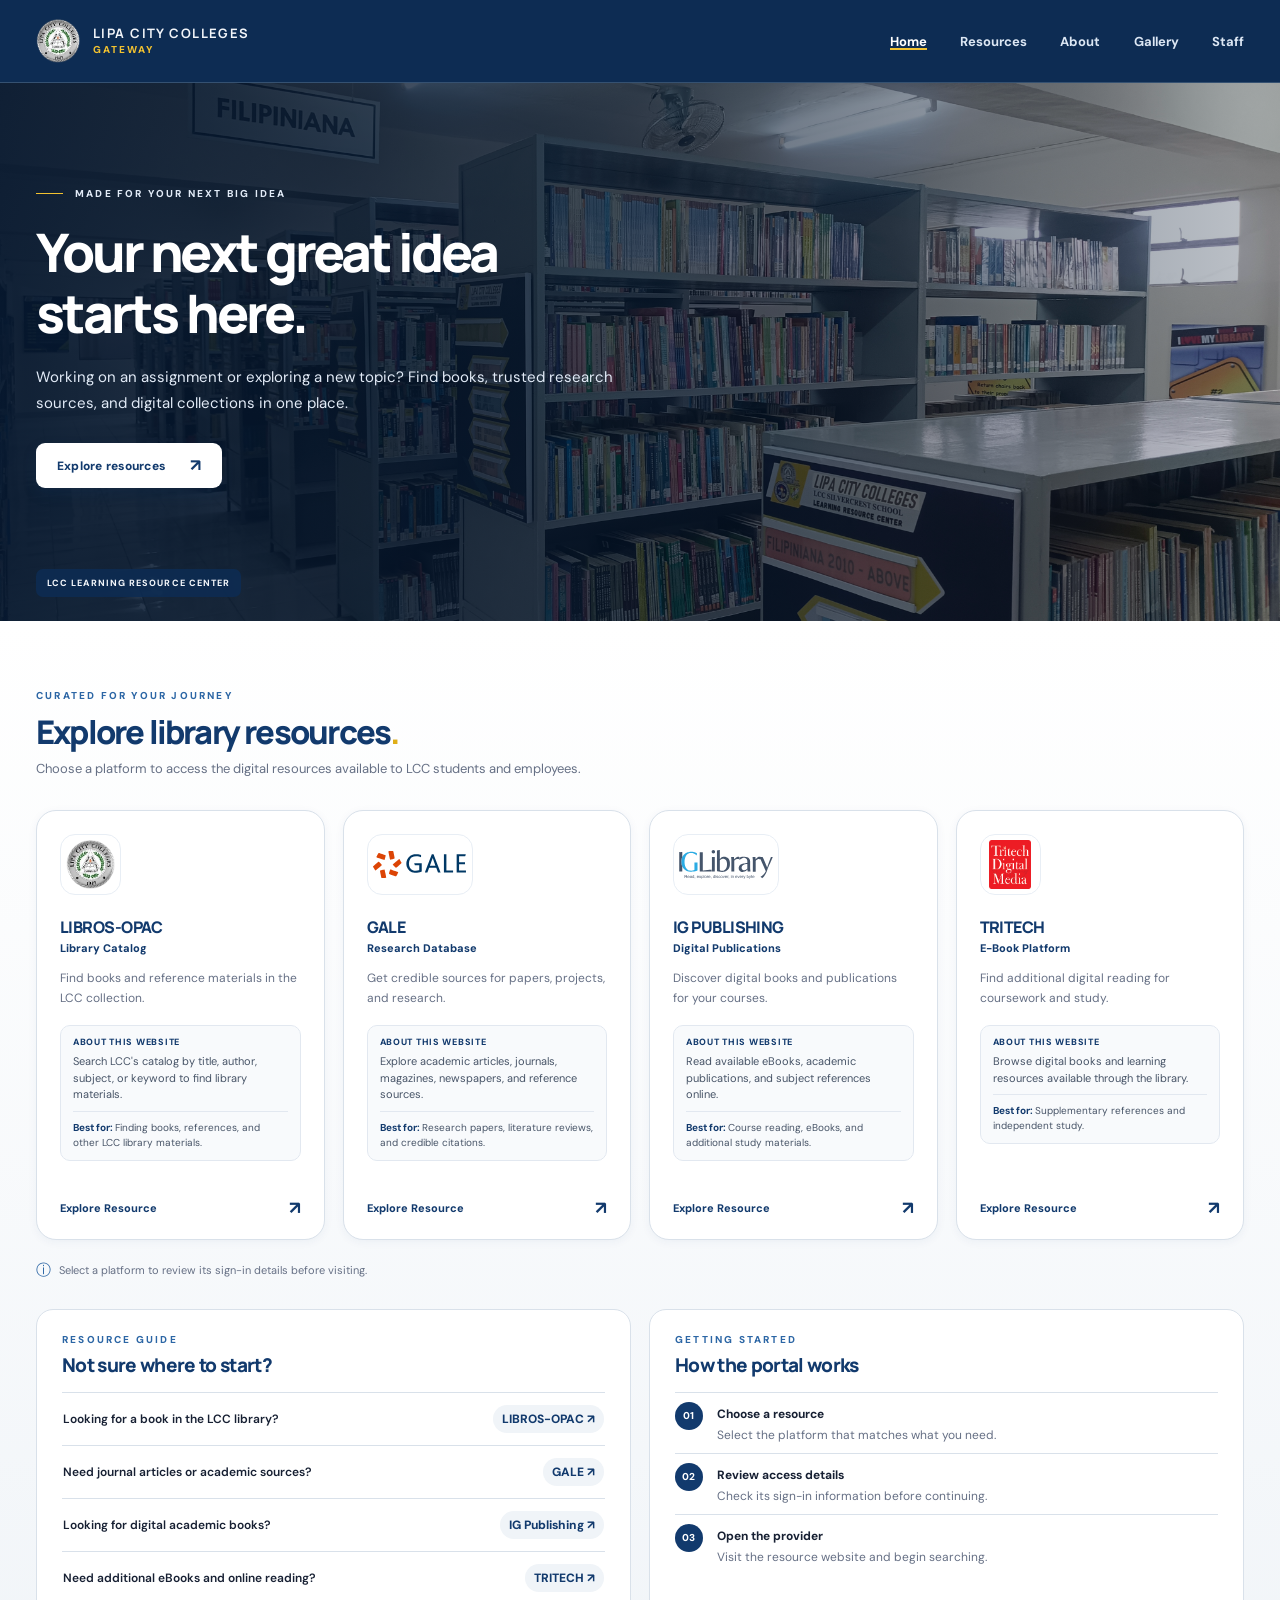
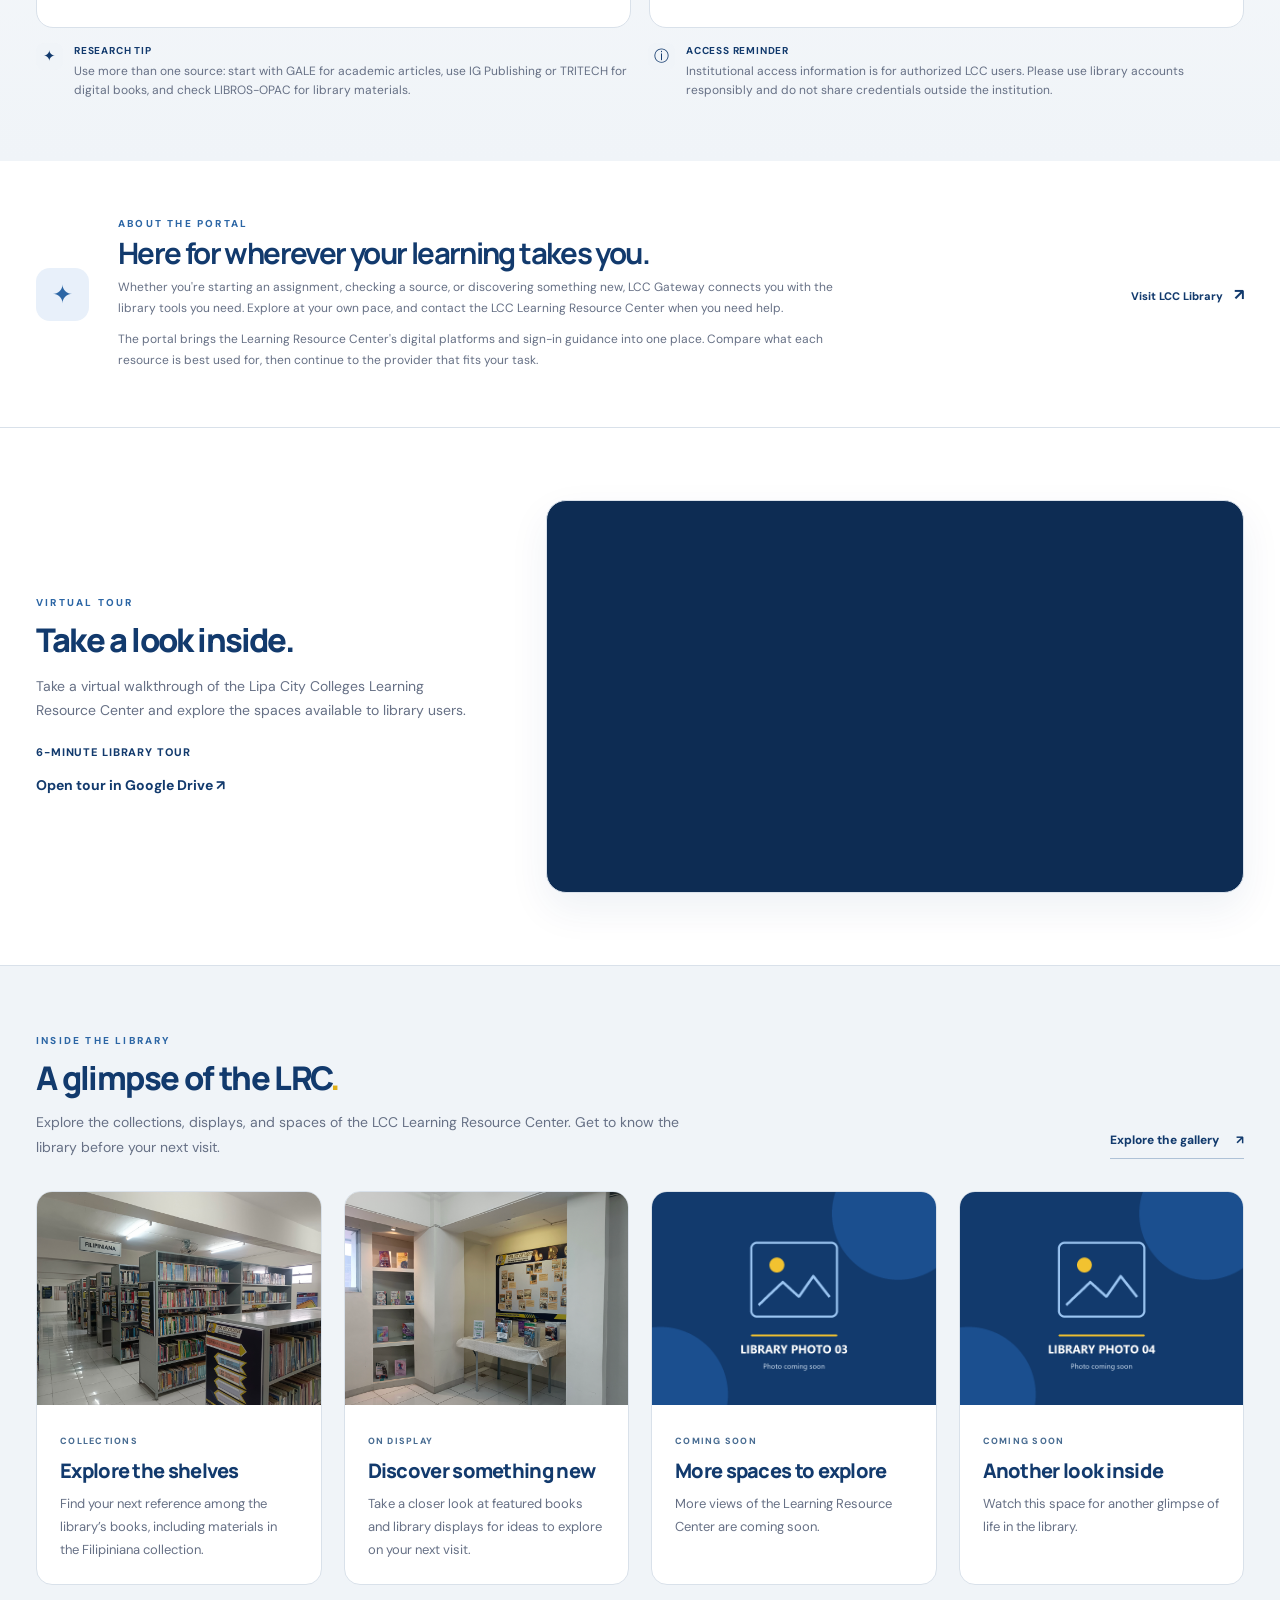
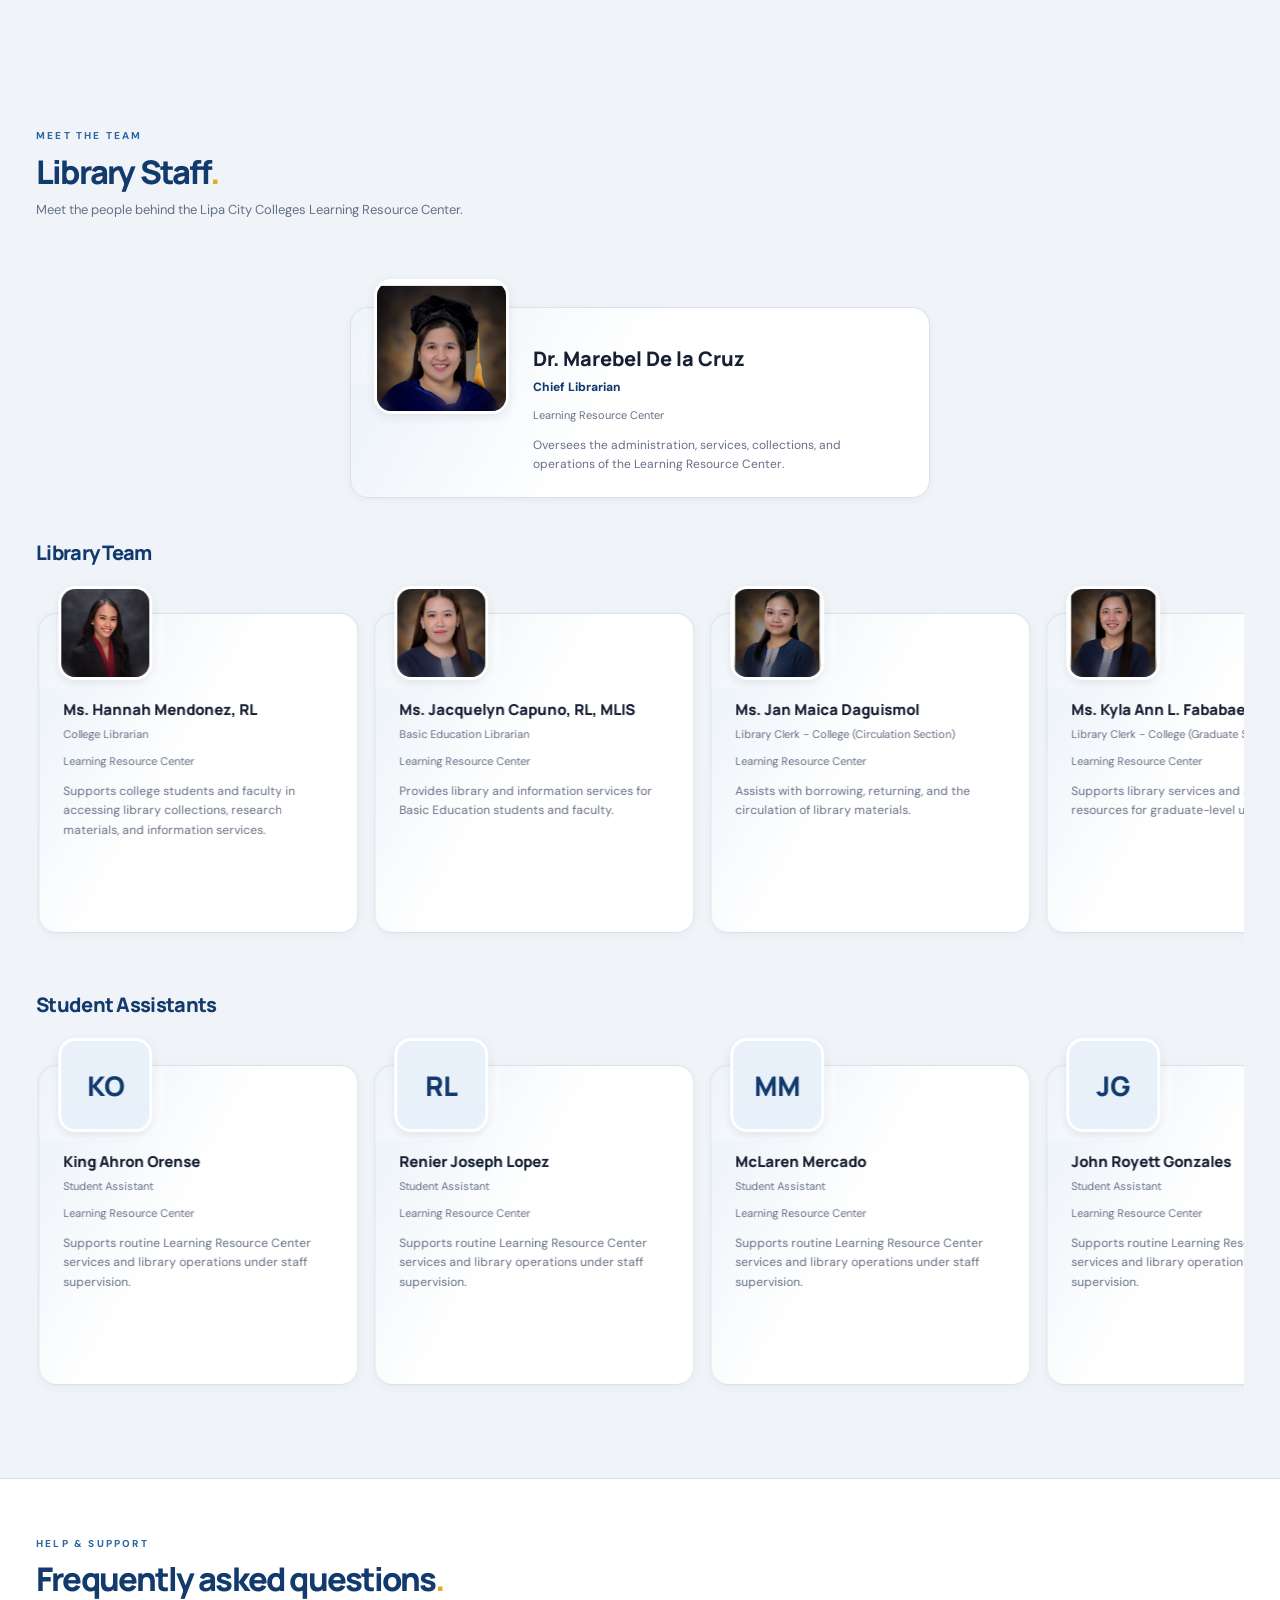
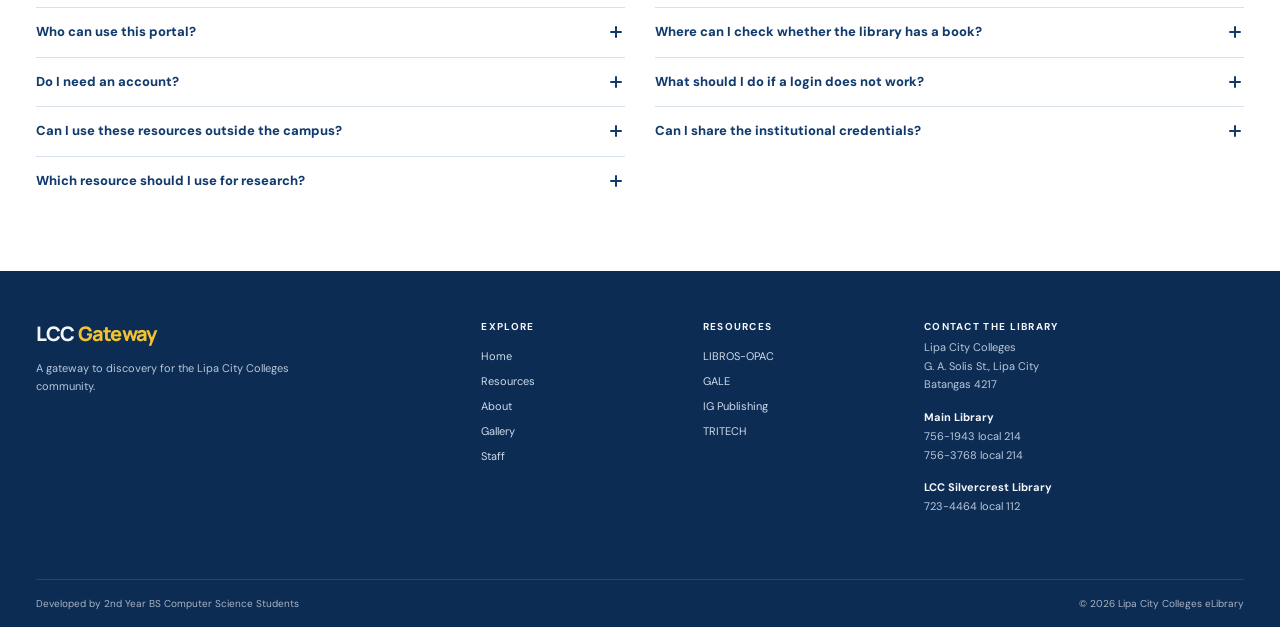
==== commit 540f5d14: "Fix" ====
--- a/index.html
+++ b/index.html
@@ -3,35 +3,25 @@
   <head>
     <meta charset="utf-8" />
     <meta name="viewport" content="width=device-width, initial-scale=1" />
-    <meta name="theme-color" content="#F7F9FC" />
+    <meta name="theme-color" content="#0D2C53" />
     <meta
       name="description"
       content="Explore library catalogs, research databases, digital publications, and e-books through the Lipa City Colleges eLibrary portal."
     />
     <title>LCC Library Gateway</title>
     <link rel="icon" type="image/png" href="logos/lcc_logo.png" />
-    <script>
-      try {
-        document.documentElement.dataset.theme =
-          localStorage.getItem("lcc-theme") ||
-          (matchMedia("(prefers-color-scheme: dark)").matches
-            ? "dark"
-            : "light");
-      } catch {
-        document.documentElement.dataset.theme = "light";
-      }
-    </script>
     <link rel="stylesheet" href="css/style.css" />
+    <link rel="stylesheet" href="css/hero.css" />
     <link rel="stylesheet" href="css/tour.css" />
     <link rel="stylesheet" href="css/gallery.css" />
     <link rel="stylesheet" href="css/staff.css?v=6" />
-    <link rel="stylesheet" href="css/theme.css" />
+    <link rel="stylesheet" href="css/appearance.css" />
     <link rel="stylesheet" href="css/guidance.css" />
+    <link rel="stylesheet" href="css/revision.css" />
     <script src="js/app.js" defer></script>
     <script src="js/staff-data.js" defer></script>
     <script src="js/staff.js?v=6" defer></script>
-    <script src="js/theme.js" defer></script>
-    <script src="js/faq.js" defer></script>
+    <script src="js/hero.js" defer></script>
     <script src="js/nav.js" defer></script>
   </head>
   <body>
@@ -73,100 +63,38 @@
           <a href="#home" class="nav-link is-active">Home</a>
           <a href="#resources" class="nav-link">Resources</a>
           <a href="#about" class="nav-link">About</a>
-          <a href="#gallery" class="nav-link">Gallery</a>
+          <a href="gallery.html" class="nav-link">Gallery</a>
           <a href="#staff" class="nav-link">Staff</a>
-          <a
-            href="https://sites.google.com/view/lcc-library/home"
-            target="_blank"
-            rel="noopener noreferrer"
-            class="nav-library"
-            >LCC Library <span aria-hidden="true">↗</span></a
-          >
-        </nav>
-        <button
-          class="theme-toggle"
-          id="theme-toggle"
-          type="button"
-          aria-label="Switch to dark mode"
-          title="Switch theme"
-        >
-          <span class="theme-icon" aria-hidden="true">☾</span>
-        </button>
-      </div>
-    </header>
-
+        </nav></div></header>
     <main>
       <section class="hero" aria-labelledby="hero-title">
-        <div class="container hero-inner">
-          <div class="hero-copy">
-            <div class="eyebrow">
-              <span class="eyebrow-line"></span> MADE FOR YOUR NEXT BIG IDEA
-            </div>
-            <h1 id="hero-title">
-              Your next great idea<br /><em>starts here.</em>
-            </h1>
-            <p>
-              Working on an assignment or exploring a new topic? Find books,
-              trusted research sources, and digital collections in one place.
-            </p>
-            <a class="button button-primary" href="#resources"
-              >Explore resources <span aria-hidden="true">↗</span></a
-            >
-          </div>
-          <div class="hero-art" aria-hidden="true">
-            <div class="art-orbit orbit-one"></div>
-            <div class="art-orbit orbit-two"></div>
-            <div class="art-book book-back"></div>
-            <div class="art-book book-mid"></div>
-            <div class="art-book book-front">
-              <span class="book-rule"></span
-              ><span class="book-title">LCC<br />LEARNING<br />COMMONS</span
-              ><span class="book-bottom">eLIBRARY PORTAL</span>
-            </div>
-            <div class="art-spark spark-one">✦</div>
-            <div class="art-spark spark-two">✦</div>
-            <div class="art-caption">
-              <span class="caption-dot"></span> A WORLD OF RESOURCES<br /><strong
-                >AT YOUR FINGERTIPS</strong
-              >
-            </div>
-          </div>
-        </div>
-      </section>
-
-      <section
-        class="resources-section"
-        id="resources"
-        aria-labelledby="resources-title"
-      >
-        <div class="container">
-          <div class="section-head">
-            <div>
-              <div class="section-kicker">CURATED FOR YOUR JOURNEY</div>
-              <h2 id="resources-title">
-                Explore library resources<span class="period">.</span>
-              </h2>
-              <p>
-                Choose a platform to access the digital resources available to
-                LCC students and employees.
-              </p>
-            </div>
-            <div class="resource-count" aria-label="Four available platforms">
-              <span>04</span><small>PLATFORMS</small>
-            </div>
-          </div>
-          <div class="resource-grid" id="resource-grid"></div>
-          <p class="resource-note">
-            <span aria-hidden="true">ⓘ</span> Select a platform to review its
-            sign-in details before visiting.
-          </p>
-          <div class="resource-help">
-            <section class="resource-chooser" aria-labelledby="resource-chooser-title">
-              <div class="section-kicker">RESOURCE GUIDE</div>
-              <h3 id="resource-chooser-title">Not sure where to start?</h3>
-              <ul>
-                <li><a href="#resources" data-resource-link="libros"><span class="resource-need">Looking for a book in the LCC library?</span><span class="resource-use">LIBROS-OPAC <span aria-hidden="true">↗</span></span></a></li>
-                <li><a href="#resources" data-resource-link="gale"><span class="resource-need">Need journal articles or academic sources?</span><span class="resource-use">GALE <span aria-hidden="true">↗</span></span></a></li>
+        <div class="hero-slider" aria-label="LCC library photo slideshow">
+          <div class="hero-slider-track">
+            <div class="hero-slide"><img src="images/hero-1.png" alt="LCC library highlight 1" fetchpriority="high" /></div>
+            <div class="hero-slide"><img src="images/hero-2.png" alt="LCC library highlight 2" /></div>
+            <div class="hero-slide"><img src="images/hero-3.png" alt="LCC library highlight 3" /></div>
+            <div class="hero-slide" aria-hidden="true"><img src="images/hero-1.png" alt="" /></div>
+          </div>
+          <span class="hero-slider-label">LCC LEARNING RESOURCE CENTER</span>
+        </div>
+        <div class="container hero-inner"><div class="hero-copy">
+          <div class="eyebrow"><span class="eyebrow-line"></span> MADE FOR YOUR NEXT BIG IDEA</div>
+          <h1 id="hero-title">Your next great idea<br /><em>starts here.</em></h1>
+          <p>Working on an assignment or exploring a new topic? Find books, trusted research sources, and digital collections in one place.</p>
+          <a class="button button-primary" href="#resources">Explore resources <span aria-hidden="true">↗</span></a>
+        </div></div>
+      </section>
+      <section class="resources-section" id="resources" aria-labelledby="resources-title"><div class="container">
+        <div class="section-head"><div><div class="section-kicker">CURATED FOR YOUR JOURNEY</div>
+          <h2 id="resources-title">Explore library resources<span class="period">.</span></h2>
+          <p>Choose a platform to access the digital resources available to LCC students and employees.</p>
+        </div></div>
+        <div class="resource-grid" id="resource-grid"></div>
+        <p class="resource-note"><span aria-hidden="true">ⓘ</span> Select a platform to review its sign-in details before visiting.</p>
+        <div class="resource-help"><section class="resource-chooser" aria-labelledby="resource-chooser-title">
+          <div class="section-kicker">RESOURCE GUIDE</div><h3 id="resource-chooser-title">Not sure where to start?</h3><ul>
+            <li><a href="#resources" data-resource-link="libros"><span class="resource-need">Looking for a book in the LCC library?</span><span class="resource-use">LIBROS-OPAC <span aria-hidden="true">↗</span></span></a></li>
+            <li><a href="#resources" data-resource-link="gale"><span class="resource-need">Need journal articles or academic sources?</span><span class="resource-use">GALE <span aria-hidden="true">↗</span></span></a></li>
                 <li><a href="#resources" data-resource-link="ig"><span class="resource-need">Looking for digital academic books?</span><span class="resource-use">IG Publishing <span aria-hidden="true">↗</span></span></a></li>
                 <li><a href="#resources" data-resource-link="tritech"><span class="resource-need">Need additional eBooks and online reading?</span><span class="resource-use">TRITECH <span aria-hidden="true">↗</span></span></a></li>
               </ul>
@@ -239,31 +167,47 @@
 
       <section class="gallery-section" id="gallery" aria-labelledby="gallery-title">
         <div class="container">
-          <div class="section-kicker">INSIDE THE LIBRARY</div>
           <div class="gallery-heading">
             <div>
+              <div class="section-kicker">INSIDE THE LIBRARY</div>
               <h2 id="gallery-title">A glimpse of the LRC<span class="period">.</span></h2>
-              <p>Explore photos of the Learning Resource Center.</p>
-            </div>
-            <a class="gallery-tour-link" href="#tour">Watch the full tour <span aria-hidden="true">↗</span></a>
+              <p>Explore the collections, displays, and spaces of the LCC Learning Resource Center. Get to know the library before your next visit.</p>
+            </div>
+            <a class="gallery-back" href="gallery.html">Explore the gallery <span aria-hidden="true">↗</span></a>
           </div>
           <div class="gallery-grid">
-            <!-- Replace photo-1.png through photo-4.png in assets/gallery/ with your own photos. -->
+            <!-- To add a photo, replace its PNG below and edit the title, description, and alt text. -->
             <figure class="gallery-card">
-              <div class="gallery-image"><img src="assets/gallery/photo-1.png" alt="Library photo 1" loading="lazy" /></div>
-              <figcaption class="gallery-caption"><span>01</span> Library photo</figcaption>
+              <div class="gallery-image"><img src="assets/gallery/photo-1.png" alt="Shelves of books in the Filipiniana section of the LCC library" loading="lazy" width="1200" height="900" /></div>
+              <figcaption class="gallery-caption">
+                <span class="gallery-category">COLLECTIONS</span>
+                <h3>Explore the shelves</h3>
+                <p>Find your next reference among the library’s books, including materials in the Filipiniana collection.</p>
+              </figcaption>
             </figure>
             <figure class="gallery-card">
-              <div class="gallery-image"><img src="assets/gallery/photo-2.png" alt="Library photo 2" loading="lazy" /></div>
-              <figcaption class="gallery-caption"><span>02</span> Library photo</figcaption>
+              <div class="gallery-image"><img src="assets/gallery/photo-2.png" alt="Books displayed beside a Learning Resource Center bulletin board" loading="lazy" width="1200" height="900" /></div>
+              <figcaption class="gallery-caption">
+                <span class="gallery-category">ON DISPLAY</span>
+                <h3>Discover something new</h3>
+                <p>Take a closer look at featured books and library displays for ideas to explore on your next visit.</p>
+              </figcaption>
             </figure>
             <figure class="gallery-card">
-              <div class="gallery-image"><img src="assets/gallery/photo-3.png" alt="Library photo 3" loading="lazy" /></div>
-              <figcaption class="gallery-caption"><span>03</span> Library photo</figcaption>
+              <div class="gallery-image"><img src="assets/gallery/photo-3.png" alt="Placeholder for an upcoming library photo" loading="lazy" width="1200" height="900" /></div>
+              <figcaption class="gallery-caption">
+                <span class="gallery-category">COMING SOON</span>
+                <h3>More spaces to explore</h3>
+                <p>More views of the Learning Resource Center are coming soon.</p>
+              </figcaption>
             </figure>
             <figure class="gallery-card">
-              <div class="gallery-image"><img src="assets/gallery/photo-4.png" alt="Library photo 4" loading="lazy" /></div>
-              <figcaption class="gallery-caption"><span>04</span> Library photo</figcaption>
+              <div class="gallery-image"><img src="assets/gallery/photo-4.png" alt="Placeholder for an upcoming library photo" loading="lazy" width="1200" height="900" /></div>
+              <figcaption class="gallery-caption">
+                <span class="gallery-category">COMING SOON</span>
+                <h3>Another look inside</h3>
+                <p>Watch this space for another glimpse of life in the library.</p>
+              </figcaption>
             </figure>
           </div>
         </div>
@@ -287,26 +231,6 @@
           >
             <div class="staff-carousel-heading">
               <h3 id="library-team-title">Library Team</h3>
-              <div class="staff-carousel-controls">
-                <button
-                  type="button"
-                  data-carousel="team"
-                  data-direction="previous"
-                  aria-label="Previous staff"
-                  aria-controls="library-team-track"
-                >
-                  ←
-                </button>
-                <button
-                  type="button"
-                  data-carousel="team"
-                  data-direction="next"
-                  aria-label="Next staff"
-                  aria-controls="library-team-track"
-                >
-                  →
-                </button>
-              </div>
             </div>
             <div
               class="staff-track"
@@ -323,26 +247,6 @@
           >
             <div class="staff-carousel-heading">
               <h3 id="student-assistants-title">Student Assistants</h3>
-              <div class="staff-carousel-controls">
-                <button
-                  type="button"
-                  data-carousel="assistants"
-                  data-direction="previous"
-                  aria-label="Previous staff"
-                  aria-controls="student-assistants-track"
-                >
-                  ←
-                </button>
-                <button
-                  type="button"
-                  data-carousel="assistants"
-                  data-direction="next"
-                  aria-label="Next staff"
-                  aria-controls="student-assistants-track"
-                >
-                  →
-                </button>
-              </div>
             </div>
             <div
               class="staff-track"
@@ -361,13 +265,17 @@
           <h2 id="faq-title">Frequently asked questions<span class="period">.</span></h2>
 
           <div class="faq-grid">
+            <div class="faq-column">
             <details><summary>Who can use this portal?</summary><div class="faq-answer"><p>The portal is intended for Lipa City Colleges students, faculty, employees, and other authorized library users. Access requirements vary by platform: some use individual LCC identification, while others use institution-provided credentials.</p></div></details>
             <details><summary>Do I need an account?</summary><div class="faq-answer"><p>Access depends on the resource. LIBROS-OPAC uses your Student or Employee identification, while some subscribed platforms use institutional access information provided by the library.</p></div></details>
             <details><summary>Can I use these resources outside the campus?</summary><div class="faq-answer"><p>Remote access depends on the provider and its current settings. Review the access details shown in this portal before opening the resource.</p></div></details>
             <details><summary>Which resource should I use for research?</summary><div class="faq-answer"><p>GALE is a good starting point for journal articles and academic research. IG Publishing and TRITECH offer additional digital books and references.</p></div></details>
+            </div>
+            <div class="faq-column">
             <details><summary>Where can I check whether the library has a book?</summary><div class="faq-answer"><p>Use LIBROS-OPAC to search the Lipa City Colleges library catalog.</p></div></details>
             <details><summary>What should I do if a login does not work?</summary><div class="faq-answer"><p>Contact the Lipa City Colleges Learning Resource Center and tell them which platform you are trying to access.</p></div></details>
             <details><summary>Can I share the institutional credentials?</summary><div class="faq-answer"><p>Institutional access information is intended for authorized LCC users and should not be shared outside the institution.</p></div></details>
+            </div>
           </div>
         </div>
       </section>
@@ -384,7 +292,7 @@
             <div>
               <h3>Explore</h3>
               <a href="#home">Home</a><a href="#resources">Resources</a
-              ><a href="#about">About</a><a href="#gallery">Gallery</a><a href="#staff">Staff</a>
+              ><a href="#about">About</a><a href="gallery.html">Gallery</a><a href="#staff">Staff</a>
             </div>
             <div>
               <h3>Resources</h3>
@@ -424,30 +332,17 @@
       aria-labelledby="dialog-title"
     >
       <div class="dialog-shell">
-        <button
-          class="dialog-close"
-          type="button"
-          aria-label="Close resource details"
-        >
-          ×
-        </button>
-        <div id="dialog-content"></div>
-      </div>
-    </dialog>
-    <dialog
-      class="staff-dialog"
-      id="staff-dialog"
-      aria-labelledby="staff-dialog-title"
-    >
-      <div class="staff-dialog-shell">
-        <button
-          type="button"
-          class="staff-dialog-close"
-          aria-label="Close staff profile"
-        >
-          ×
-        </button>
-        <div id="staff-dialog-content"></div>
+        <div class="dialog-top">
+          <div id="dialog-heading-slot"></div>
+          <button
+            class="dialog-close"
+            type="button"
+            aria-label="Close resource details"
+          >
+            ×
+          </button>
+        </div>
+        <div id="dialog-content" class="dialog-content"></div>
       </div>
     </dialog>
     <div class="toast" id="toast" role="status" aria-live="polite"></div>
--- a/css/hero.css
+++ b/css/hero.css
@@ -0,0 +1,73 @@
+.hero {
+  isolation: isolate;
+  background: #0D2C53;
+}
+.hero .hero-inner {
+  position: relative;
+  z-index: 1;
+  display: flex;
+  align-items: center;
+  min-height: clamp(500px, 42vw, 650px);
+  pointer-events: none;
+}
+.hero .hero-copy {
+  max-width: 750px;
+  padding: 82px 0 110px;
+  pointer-events: auto;
+}
+.hero .eyebrow { color: #E2EBF7; }
+.hero .hero-copy h1,
+.hero .hero-copy h1 em { color: #FFFFFF; }
+.hero .hero-copy p { color: #E2EBF7; }
+.hero .button-primary { background: #FFFFFF; color: #123A6D; }
+.hero .button-primary:hover { background: #EAF1F8; }
+.hero .button-primary span:last-child { color: #123A6D; }
+.hero-slider {
+  position: absolute;
+  inset: 0;
+  z-index: 0;
+  overflow: hidden;
+  background: #123A6D;
+}
+.hero-slider::after {
+  content: "";
+  position: absolute;
+  inset: 0;
+  pointer-events: none;
+  background: linear-gradient(90deg, rgba(5,23,47,.91) 0%, rgba(5,23,47,.72) 42%, rgba(5,23,47,.25) 100%);
+}
+.hero-slider-track {
+  display: flex;
+  width: 400%;
+  height: 100%;
+  transition: transform .85s ease-in-out;
+}
+.hero-slide { flex: 0 0 25%; min-width: 0; height: 100%; }
+.hero-slide img { display: block; width: 100%; height: 100%; object-fit: cover; }
+.hero-slider-label {
+  position: absolute;
+  z-index: 1;
+  left: max(36px, calc((100vw - 1460px) / 2));
+  bottom: 24px;
+  padding: 8px 11px;
+  border-radius: 7px;
+  background: rgba(13,44,83,.88);
+  color: #F3F6FA;
+  font-size: 9px;
+  font-weight: 800;
+  letter-spacing: .12em;
+}
+@media (max-width: 800px) {
+  .hero .hero-inner { min-height: 540px; }
+  .hero .hero-copy { padding: 75px 0 105px; }
+  .hero-slider::after { background: linear-gradient(90deg, rgba(5,23,47,.9), rgba(5,23,47,.55)); }
+  .hero-slider-label { left: 18px; }
+}
+@media (max-width: 430px) {
+  .hero .hero-inner { min-height: 540px; }
+  .hero .hero-copy { padding: 70px 0 110px; }
+  .hero-slider-label { max-width: calc(100% - 75px); font-size: 8px; }
+}
+@media (prefers-reduced-motion: reduce) {
+  .hero-slider-track { transition: none; }
+}
--- a/css/gallery.css
+++ b/css/gallery.css
@@ -1,84 +1,31 @@
-.gallery-section {
-  padding: 68px 0 76px;
-  background: var(--site-soft);
-  border-top: 1px solid var(--site-border);
+.gallery-section { padding: 68px 0 76px; background: #F0F4F8; border-top: 1px solid #D9E1EA; }
+.gallery-heading { display: flex; align-items: flex-end; justify-content: space-between; gap: 32px; margin-bottom: 32px; }
+.gallery-heading h1, .gallery-heading h2 { margin: 12px 0 14px; color: #123A6D; font: 800 clamp(28px, 2.55vw, 39px)/1.15 Manrope, Arial, sans-serif; letter-spacing: -.05em; }
+.gallery-heading p { max-width: 650px; margin: 0; color: #667085; font-size: 14px; line-height: 1.75; }
+.gallery-back { flex: none; padding: 10px 0; border-bottom: 1px solid #AFC2D7; color: #123A6D; font-size: 12px; font-weight: 800; }
+.gallery-back span { margin-left: 14px; }
+.gallery-back:hover { border-color: #123A6D; }
+.gallery-grid { display: grid; grid-template-columns: repeat(4, minmax(0, 1fr)); gap: 22px; }
+.gallery-card { margin: 0; min-width: 0; overflow: hidden; border: 1px solid #D9E1EA; border-radius: 16px; background: #FFFFFF; }
+.gallery-image { aspect-ratio: 4 / 3; overflow: hidden; background: #123A6D; }
+.gallery-image img { display: block; width: 100%; height: 100%; object-fit: cover; }
+.gallery-caption { display: block; padding: 23px; }
+.gallery-category { color: #476B91; font-size: 9px; font-weight: 800; letter-spacing: .14em; }
+.gallery-caption h2, .gallery-caption h3 { margin: 9px 0 9px; color: #123A6D; font: 800 20px/1.3 Manrope, Arial, sans-serif; letter-spacing: -.035em; }
+.gallery-caption p { margin: 0; color: #667085; font-size: 13px; line-height: 1.75; font-weight: 400; }
+.gallery-page { padding: 80px 0 90px; background: #F7F9FC; min-height: 70vh; }
+.gallery-page .container { max-width: 1200px; }
+.gallery-page .gallery-heading { margin-bottom: 48px; }
+.gallery-page .gallery-heading h1 { max-width: 780px; font-size: clamp(38px, 4.5vw, 64px); }
+.gallery-page .gallery-grid { grid-template-columns: repeat(2, minmax(0, 1fr)); gap: 32px; }
+.gallery-page .gallery-caption { padding: 28px 30px 32px; }
+.gallery-page .gallery-caption h2 { font-size: clamp(22px, 2vw, 28px); }
+.gallery-page .gallery-caption p { max-width: 440px; font-size: 14px; }
+@media (max-width: 1000px) { .gallery-grid { grid-template-columns: repeat(2, minmax(0, 1fr)); } }
+@media (max-width: 600px) {
+  .gallery-section, .gallery-page { padding: 48px 0 56px; }
+  .gallery-heading { align-items: flex-start; flex-direction: column; gap: 18px; }
+  .gallery-grid, .gallery-page .gallery-grid { grid-template-columns: 1fr; gap: 24px; }
+  .gallery-caption, .gallery-page .gallery-caption { padding: 22px; }
+  .gallery-page .gallery-heading { margin-bottom: 30px; }
 }
-.gallery-heading {
-  display: flex;
-  align-items: end;
-  justify-content: space-between;
-  gap: 20px;
-  margin-bottom: 28px;
-}
-.gallery-heading h2 {
-  margin: 10px 0 8px;
-  color: var(--site-accent);
-  font: 800 clamp(28px, 2.55vw, 39px)/1.18 Manrope, Arial, sans-serif;
-  letter-spacing: -.055em;
-}
-.gallery-heading p {
-  margin: 0;
-  color: var(--site-muted);
-  font-size: 13px;
-  line-height: 1.6;
-}
-.gallery-tour-link {
-  flex: none;
-  color: var(--site-accent);
-  font-size: 12px;
-  font-weight: 800;
-}
-.gallery-tour-link span { margin-left: 7px; }
-.gallery-tour-link:hover { text-decoration: underline; text-decoration-color: var(--gold); text-underline-offset: 5px; }
-.gallery-grid {
-  display: grid;
-  grid-template-columns: repeat(4, minmax(0, 1fr));
-  gap: 16px;
-}
-.gallery-card {
-  display: block;
-  margin: 0;
-  min-width: 0;
-  overflow: hidden;
-  border: 1px solid var(--site-border);
-  border-radius: 17px;
-  background: var(--site-surface);
-  box-shadow: var(--shadow);
-}
-.gallery-image {
-  display: grid;
-  place-items: center;
-  position: relative;
-  aspect-ratio: 4 / 3;
-  overflow: hidden;
-  background: linear-gradient(135deg, #123A6D, #1B4F8F);
-}
-.gallery-image img {
-  display: block;
-  width: 100%;
-  height: 100%;
-  object-fit: cover;
-}
-.gallery-caption {
-  display: flex;
-  align-items: center;
-  gap: 9px;
-  padding: 14px 15px;
-  color: var(--site-text);
-  font-size: 12px;
-  font-weight: 800;
-}
-.gallery-caption span:first-child { color: var(--site-accent); }
-@media (min-width: 601px) and (max-width: 1000px) {
-  .gallery-grid { grid-template-columns: repeat(2, minmax(0, 1fr)); }
-}
-@media (max-width: 600px) {
-  .gallery-section { padding: 54px 0 62px; }
-  .gallery-heading { align-items: start; flex-direction: column; }
-  .gallery-grid { grid-template-columns: repeat(2, minmax(0, 1fr)); gap: 10px; }
-  .gallery-caption { padding: 11px; font-size: 10px; }
-}
-@media (max-width: 430px) {
-  .gallery-grid { grid-template-columns: 1fr; gap: 14px; }
-  .gallery-caption { font-size: 12px; }
-}
--- a/css/staff.css
+++ b/css/staff.css
@@ -62,25 +62,6 @@
 .staff-carousel { min-width: 0; margin-top: 42px; }
 .staff-carousel-heading { display: flex; align-items: center; justify-content: space-between; gap: 16px; margin-bottom: 16px; }
 .staff-carousel-heading h3 { margin: 0; font: 800 20px/1.3 Manrope, Arial, sans-serif; letter-spacing: -.035em; }
-.staff-carousel-controls { display: flex; gap: 6px; }
-.staff-carousel-controls button {
-  display: grid;
-  place-items: center;
-  flex: none;
-  width: 33px;
-  height: 33px;
-  padding: 0;
-  border: 1px solid var(--staff-border);
-  border-radius: 50%;
-  background: transparent;
-  color: var(--site-accent);
-  font-size: 17px;
-  line-height: 1;
-  opacity: .78;
-  transition: background .2s, border-color .2s, opacity .2s;
-}
-.staff-carousel-controls button:hover:not(:disabled), .staff-carousel-controls button:focus-visible { background: #EAF1F8; border-color: #9CB8D8; opacity: 1; }
-.staff-carousel-controls button:disabled { opacity: .28; cursor: default; }
 .staff-track {
   display: flex;
   align-items: stretch;
@@ -148,11 +129,10 @@
   .staff-card-featured .staff-avatar { width: 132px; height: 132px; }
   .staff-carousel { margin-top: 34px; }
   .staff-carousel-heading h3 { font-size: 18px; }
-  .staff-carousel-controls button { width: 38px; height: 38px; }
   .staff-track .staff-card, .staff-carousel-assistants .staff-track .staff-card { flex-basis: 76%; }
   .staff-dialog { width: 100%; max-width: none; max-height: 88dvh; position: fixed; left: 0; right: 0; top: auto; bottom: 0; margin: 0; border-radius: 20px 20px 0 0; overflow: auto; }
   .staff-dialog-shell { padding: 31px 22px 24px; }
   .staff-avatar-large { width: 82px; height: 82px; }
 }
 @media (max-width: 390px) { .staff-track .staff-card, .staff-carousel-assistants .staff-track .staff-card { flex-basis: 79%; } }
-@media (prefers-reduced-motion: reduce) { .staff-card, .staff-avatar img, .staff-carousel-controls button, .staff-hover-preview { transition: none; animation: none; } }
+@media (prefers-reduced-motion: reduce) { .staff-card, .staff-avatar img, .staff-hover-preview { transition: none; animation: none; } }
--- a/css/appearance.css
+++ b/css/appearance.css
@@ -0,0 +1,62 @@
+:root {
+  --site-surface: #fff;
+  --site-soft: #F0F4F8;
+  --site-text: #172033;
+  --site-muted: #667085;
+  --site-border: #D9E1EA;
+  --site-accent: #123A6D;
+  --gold: #F2C230;
+  --gold-strong: #DFAE17;
+}
+
+html { scroll-padding-top: 83px; }
+.site-header {
+  position: sticky;
+  top: 0;
+  z-index: 90;
+  background: #0D2C53;
+  border-color: #355171;
+  color: #F3F6FA;
+}
+.skip-link { z-index: 100; }
+.brand-copy strong { color: #F3F6FA; }
+.brand-copy small { color: var(--gold); }
+.nav-link { color: #DCE7F4; }
+.nav-link:hover, .nav-link.is-active { color: #FFFFFF; }
+.nav-link.is-active { box-shadow: inset 0 -2px 0 var(--gold); }
+.nav-library { border-color: #7891B0; color: #F3F6FA; background: rgba(255,255,255,.07); }
+.nav-library:hover { background: #1B4F8F; }
+.menu-toggle { border-color: #7891B0; background: transparent; }
+.menu-toggle span { background: #F3F6FA; }
+.primary-nav.is-open { background: #0D2C53; border-color: #355171; }
+
+.hero h1, .section-head h2, .access-section h2, .about-section h2,
+.staff-intro h2, .staff-carousel-heading h3, .tour-copy h2,
+.dialog-heading h2, .staff-profile-heading h2 { color: var(--site-accent); }
+.button-primary span:last-child { color: var(--gold); }
+.access-badge { background: #FFF4C2; border-color: #E9D88C; color: #123A6D; }
+.footer-links a:hover { color: var(--gold); }
+
+@media (min-width: 801px) {
+  .header-inner { gap: 20px; }
+  .primary-nav { margin-left: auto; gap: clamp(18px, 2.6vw, 36px); }
+}
+@media (min-width: 801px) and (max-width: 1100px) {
+  .header-inner { gap: 10px; }
+  .primary-nav { gap: 12px; }
+  .nav-library { padding: 10px 12px; }
+}
+@media (max-width: 800px) {
+  html { scroll-padding-top: 71px; }
+  .menu-toggle { order: 3; margin-left: auto; }
+  .primary-nav { order: 4; }
+}
+@media (max-width: 390px) {
+  .header-inner { gap: 8px; }
+  .brand { gap: 8px; }
+  .brand-logo { width: 38px; height: 38px; }
+  .menu-toggle { width: 36px; height: 36px; }
+}
+@media (min-width: 721px) and (max-width: 800px) {
+  .resource-grid { grid-template-columns: repeat(2, minmax(0, 1fr)); }
+}
--- a/css/revision.css
+++ b/css/revision.css
@@ -0,0 +1,204 @@
+/* Resource cards: one quiet palette, with emphasis on names and useful text. */
+.resource-card {
+  --accent: #123A6D;
+  --tint: #FFFFFF;
+  border: 1px solid #D9E1EA;
+  background: #FFFFFF;
+  box-shadow: 0 2px 10px rgba(18,58,109,.05);
+  backdrop-filter: none;
+  transition: none;
+}
+.resource-card::before { display: none; }
+.resource-card:hover,
+.resource-card:focus-within {
+  transform: none;
+  border-color: #AFC2D7;
+  box-shadow: 0 2px 10px rgba(18,58,109,.05);
+}
+.resource-card:hover .logo-box,
+.resource-card:hover .card-cta span:last-child { transform: none; }
+.resource-hover-preview { animation: none; }
+.resource-card .logo-box { box-shadow: none; transition: none; }
+.resource-name,
+.resource-type,
+.website-info-label,
+.website-best-for strong,
+.card-cta { color: #123A6D; }
+.website-info {
+  border-color: #E2E8F0;
+  background: #F8FAFC;
+}
+.website-info .website-best-for { border-color: #E2E8F0; }
+.card-cta span:last-child { transition: none; }
+
+.resource-note-icon { border-color: transparent; }
+
+/* Keep the title and close control in place while only the details scroll. */
+.resource-dialog {
+  --accent: #123A6D;
+  width: min(100% - 24px, 560px);
+  height: min(85dvh, 750px);
+  max-height: none;
+  overflow: hidden;
+}
+.dialog-shell {
+  display: flex;
+  flex-direction: column;
+  height: 100%;
+  padding: 0;
+}
+.dialog-top {
+  display: flex;
+  align-items: center;
+  justify-content: space-between;
+  gap: 16px;
+  flex: none;
+  padding: 22px 28px;
+  border-bottom: 1px solid #D9E1EA;
+  background: #FFFFFF;
+}
+.dialog-close { position: static; flex: none; }
+.dialog-heading { padding: 0; }
+.dialog-heading h2 { margin: 3px 0 0; }
+.dialog-content {
+  min-height: 0;
+  overflow-y: auto;
+  padding: 0 28px 28px;
+  overscroll-behavior: contain;
+}
+.dialog-visit {
+  display: inline-flex;
+  align-items: center;
+  justify-content: space-between;
+  gap: 22px;
+  width: auto;
+  margin-top: 20px;
+  padding: 10px 0;
+  border-bottom: 2px solid #123A6D;
+  background: transparent;
+  color: #123A6D;
+  font-size: 13px;
+  font-weight: 800;
+  text-decoration: none;
+}
+.dialog-visit:hover { color: #1B4F8F; border-color: #1B4F8F; }
+
+/* Compact staff cards with portraits overlapping the upper left edge. */
+.staff-featured { padding-top: 28px; margin-bottom: 35px; }
+.staff-card {
+  position: relative;
+  display: block;
+  min-height: 166px;
+  margin-top: 28px;
+  padding: 30px 18px 19px 132px;
+  border-radius: 18px;
+  background: linear-gradient(120deg, #EAF1F8, #FFFFFF 46%);
+  box-shadow: 0 2px 8px rgba(18,58,109,.05);
+  text-align: left;
+  transition: border-color .2s;
+}
+.staff-card::before {
+  content: "";
+  position: absolute;
+  top: 0;
+  left: 0;
+  width: 125px;
+  height: 75px;
+  border-radius: 18px 0 18px 0;
+  background: rgba(255,255,255,.28);
+  backdrop-filter: blur(9px);
+  pointer-events: none;
+}
+.staff-card:hover {
+  transform: none;
+  border-color: #AFC2D7;
+  box-shadow: 0 2px 8px rgba(18,58,109,.05);
+}
+.staff-card > .staff-avatar {
+  position: absolute;
+  z-index: 1;
+  top: -28px;
+  left: 19px;
+  width: 94px;
+  height: 94px;
+  border: 3px solid #FFFFFF;
+  border-radius: 17px;
+  box-shadow: 0 3px 10px rgba(18,58,109,.1);
+}
+.staff-card > .staff-avatar::after {
+  content: "";
+  position: absolute;
+  inset: auto 0 0;
+  height: 25px;
+  backdrop-filter: blur(6px);
+  mask-image: linear-gradient(transparent, #000);
+  pointer-events: none;
+}
+.staff-card:hover .staff-avatar img { transform: none; }
+.staff-card .staff-name { margin-top: 0; font-size: 15px; }
+.staff-card .staff-position { margin-top: 6px; }
+.staff-card .staff-department { margin-top: 9px; }
+.staff-card-featured {
+  width: min(100%, 480px);
+  min-height: 178px;
+  padding: 37px 25px 22px 182px;
+  border-color: #D9E1EA;
+  box-shadow: 0 2px 8px rgba(18,58,109,.05);
+}
+.staff-card-featured > .staff-avatar {
+  top: -29px;
+  left: 23px;
+  width: 135px;
+  height: 135px;
+}
+.staff-card-featured .staff-name { margin-top: 0; font-size: 20px; }
+.staff-track { padding-top: 3px; }
+.staff-carousel-assistants .staff-card { min-height: 166px; padding-block: 30px 19px; }
+.staff-carousel-assistants .staff-name { margin-top: 0; }
+.staff-card-assistant > .staff-avatar { width: 94px; height: 94px; }
+
+/* Independent FAQ columns and native disclosure avoid row-height animation. */
+.faq-column { min-width: 0; }
+.faq-grid details[open] summary::after { transform: rotate(0); }
+.faq-grid summary::before,
+.faq-grid summary::after { transition: none; }
+
+@media (max-width: 767px) {
+  .staff-card-featured { width: min(100%, 480px); padding: 33px 20px 19px 149px; }
+  .staff-card-featured > .staff-avatar { width: 111px; height: 111px; }
+  .staff-track .staff-card,
+  .staff-carousel-assistants .staff-track .staff-card { flex-basis: 80%; }
+}
+@media (max-width: 430px) {
+  .staff-card,
+  .staff-carousel-assistants .staff-card { padding-left: 111px; }
+  .staff-card > .staff-avatar { left: 13px; width: 82px; height: 82px; }
+  .staff-card-featured { padding-left: 132px; }
+  .staff-card-featured > .staff-avatar { left: 13px; width: 103px; height: 103px; }
+  .dialog-top { padding: 18px 20px; }
+  .dialog-content { padding: 0 20px 24px; }
+  .resource-dialog { height: min(90dvh, 750px); }
+}
+/* Continuous staff rail: measured once on resize, transformed between frames. */
+.staff-track { display: block; overflow: hidden; touch-action: pan-y; cursor: grab; scroll-snap-type: none; }
+.staff-track:active { cursor: grabbing; }
+.staff-rail { display: flex; width: max-content; will-change: transform; }
+.staff-group { display: flex; align-items: stretch; gap: 16px; padding-right: 16px; }
+.staff-track .staff-card,
+.staff-carousel-assistants .staff-track .staff-card {
+  flex: 0 0 320px;
+  width: 320px;
+  min-height: 320px;
+  padding: 86px 24px 24px;
+  user-select: none;
+}
+.staff-card { cursor: default; }
+.staff-card:hover { border-color: #D9E1EA; }
+.staff-card .staff-name { margin-bottom: 0; }
+.staff-description, .staff-email { margin: 12px 0 0; color: #667085; font-size: 12px; line-height: 1.65; overflow-wrap: anywhere; }
+.staff-card .staff-department { margin-bottom: 0; }
+.staff-card-featured { width: min(100%, 580px); }
+@media (max-width: 430px) {
+  .staff-track .staff-card,
+  .staff-carousel-assistants .staff-track .staff-card { flex-basis: 280px; width: 280px; padding: 76px 20px 22px; }
+}
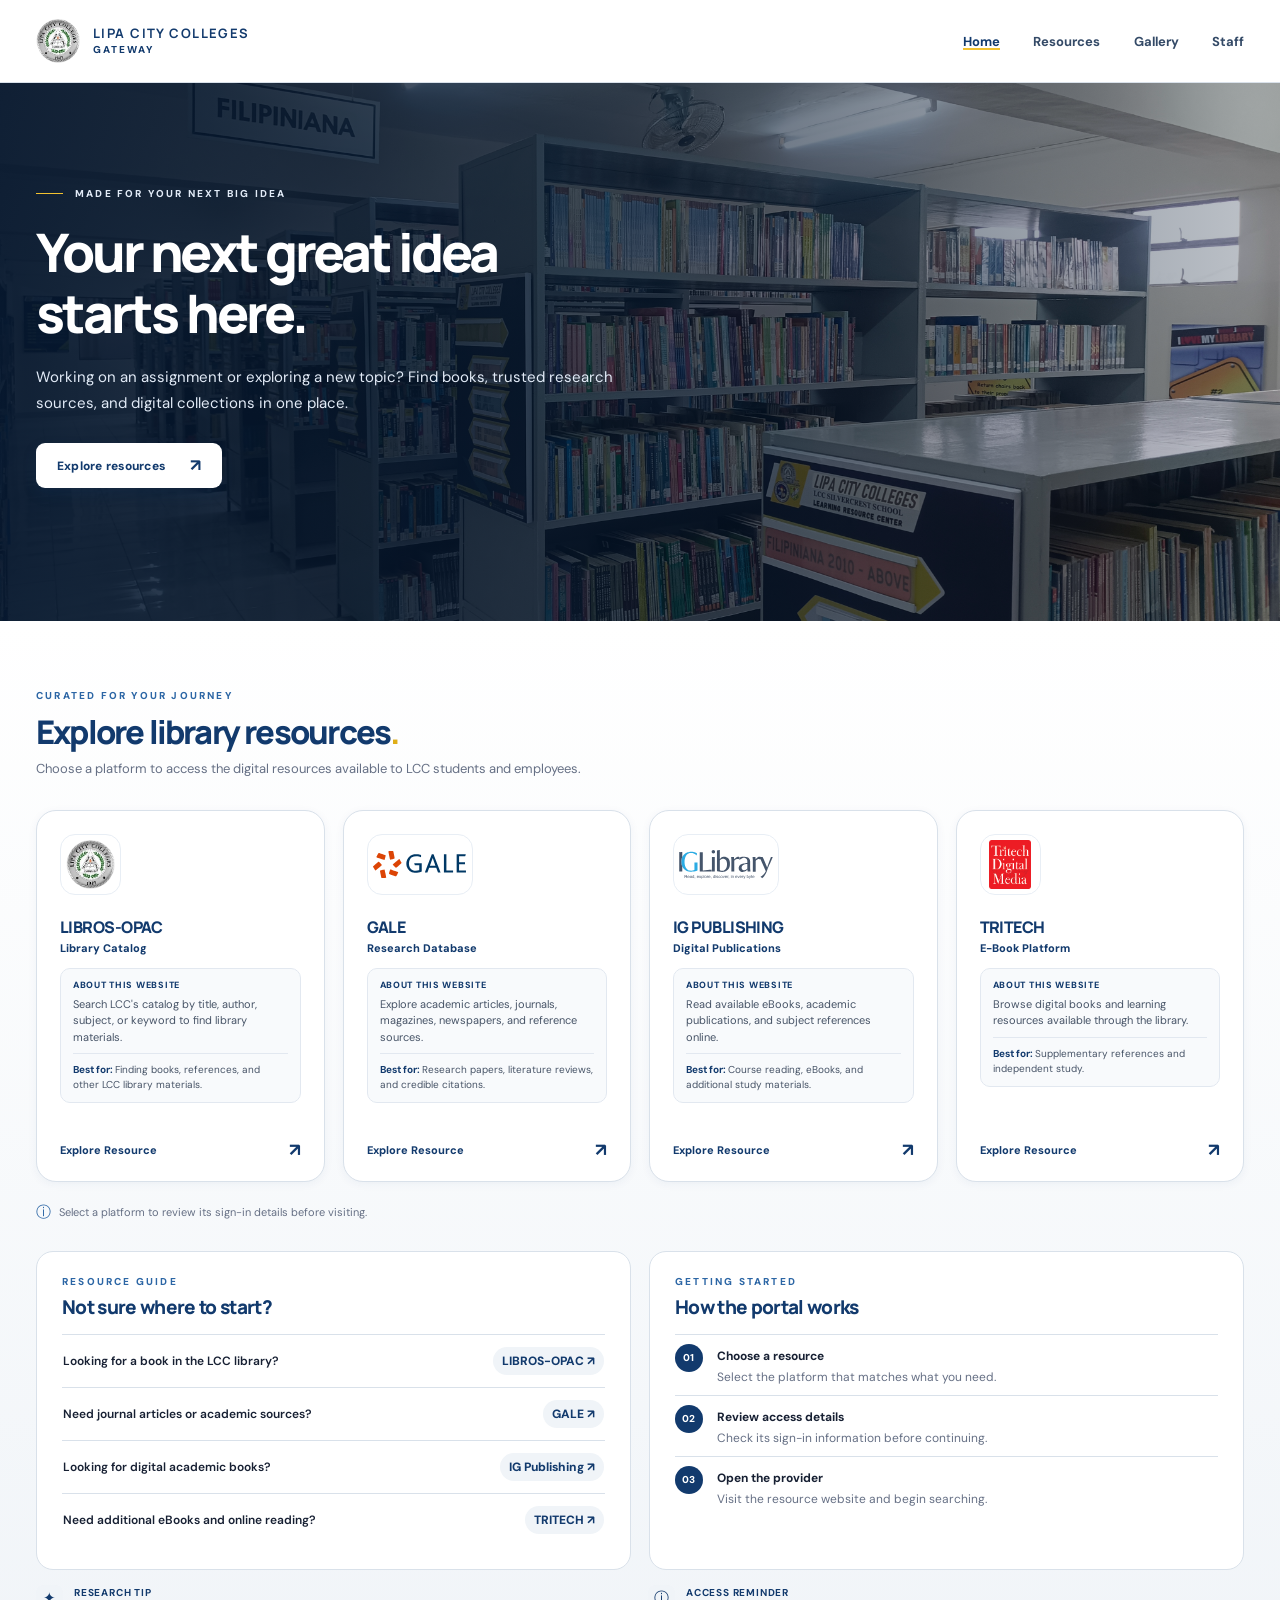
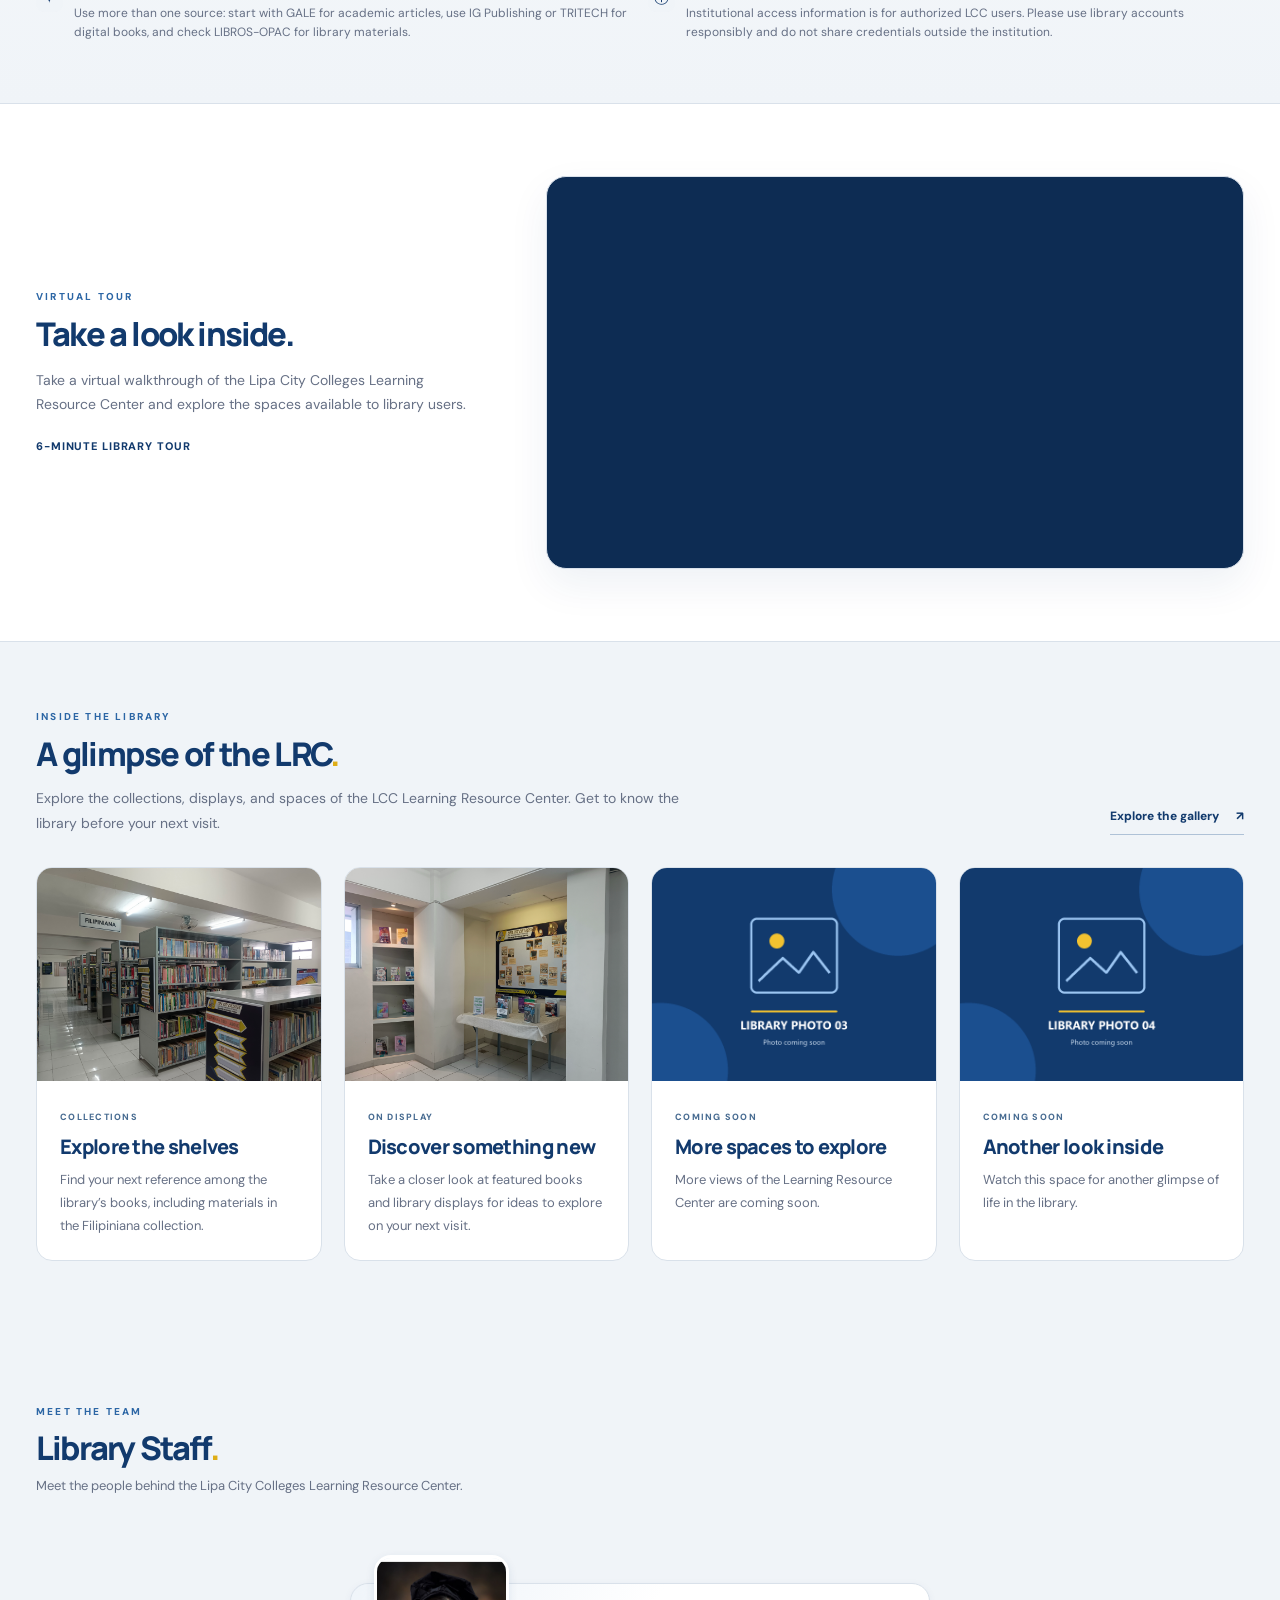
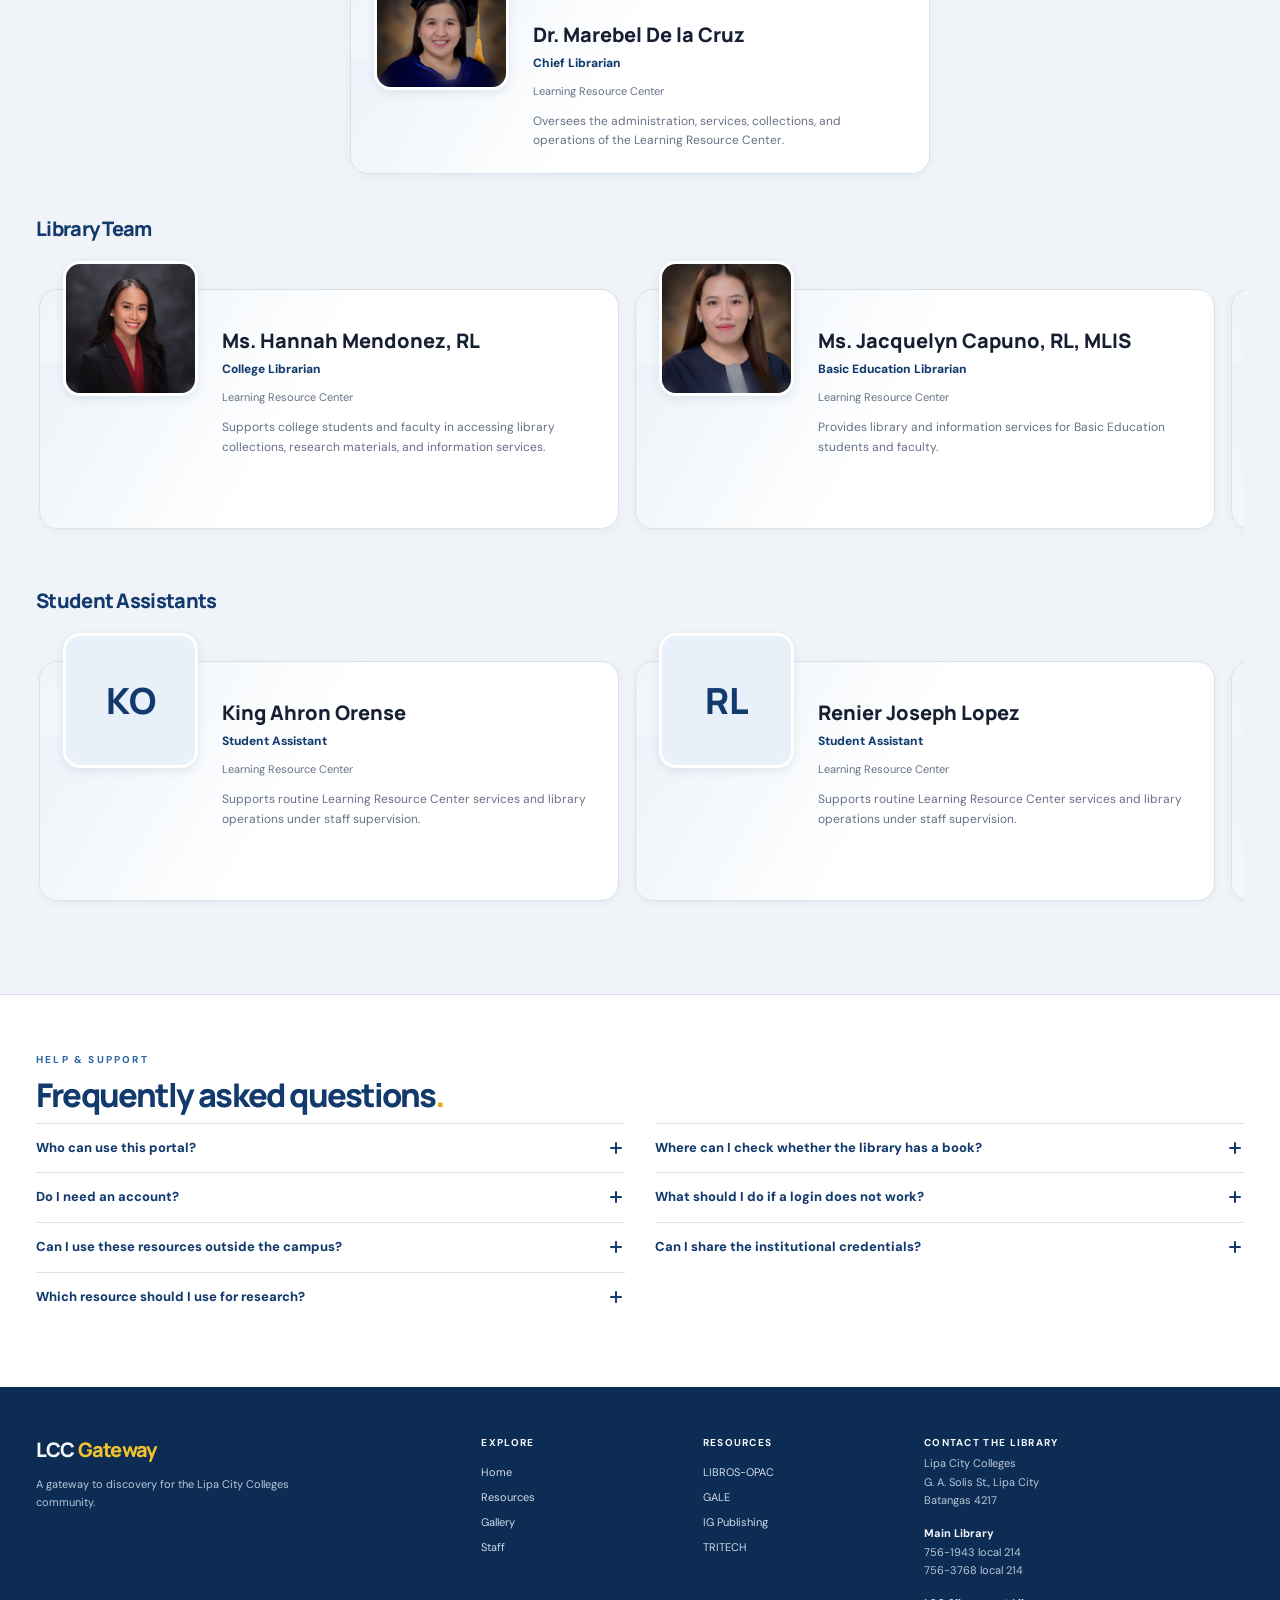
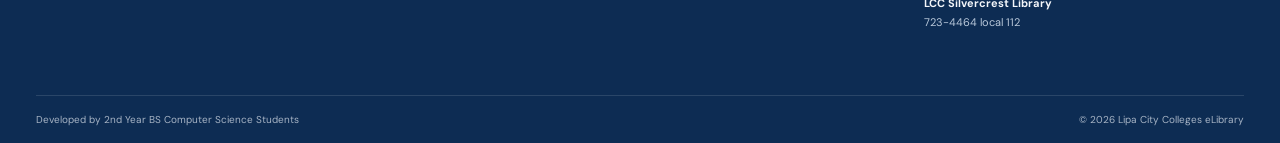
==== commit 8a362ab1: "fix" ====
--- a/index.html
+++ b/index.html
@@ -3,7 +3,7 @@
   <head>
     <meta charset="utf-8" />
     <meta name="viewport" content="width=device-width, initial-scale=1" />
-    <meta name="theme-color" content="#0D2C53" />
+    <meta name="theme-color" content="#FFFFFF" />
     <meta
       name="description"
       content="Explore library catalogs, research databases, digital publications, and e-books through the Lipa City Colleges eLibrary portal."
@@ -62,7 +62,7 @@
         >
           <a href="#home" class="nav-link is-active">Home</a>
           <a href="#resources" class="nav-link">Resources</a>
-          <a href="#about" class="nav-link">About</a>
+          
           <a href="gallery.html" class="nav-link">Gallery</a>
           <a href="#staff" class="nav-link">Staff</a>
         </nav></div></header>
@@ -75,7 +75,6 @@
             <div class="hero-slide"><img src="images/hero-3.png" alt="LCC library highlight 3" /></div>
             <div class="hero-slide" aria-hidden="true"><img src="images/hero-1.png" alt="" /></div>
           </div>
-          <span class="hero-slider-label">LCC LEARNING RESOURCE CENTER</span>
         </div>
         <div class="container hero-inner"><div class="hero-copy">
           <div class="eyebrow"><span class="eyebrow-line"></span> MADE FOR YOUR NEXT BIG IDEA</div>
@@ -116,34 +115,6 @@
         </div>
       </section>
 
-      <section class="about-section" id="about" aria-labelledby="about-title">
-        <div class="container about-inner">
-          <div class="about-icon" aria-hidden="true">✦</div>
-          <div>
-            <div class="section-kicker">ABOUT THE PORTAL</div>
-            <h2 id="about-title">Here for wherever your learning takes you.</h2>
-            <p>
-              Whether you're starting an assignment, checking a source, or
-              discovering something new, LCC Gateway connects you with the
-              library tools you need. Explore at your own pace, and contact the
-              LCC Learning Resource Center when you need help.
-            </p>
-            <p>
-              The portal brings the Learning Resource Center's digital platforms
-              and sign-in guidance into one place. Compare what each resource is
-              best used for, then continue to the provider that fits your task.
-            </p>
-          </div>
-          <a
-            href="https://sites.google.com/view/lcc-library/home"
-            target="_blank"
-            rel="noopener noreferrer"
-            class="text-link"
-            >Visit LCC Library <span aria-hidden="true">↗</span></a
-          >
-        </div>
-      </section>
-
       <section class="tour-section" id="tour" aria-labelledby="tour-title">
         <div class="container tour-inner">
           <div class="tour-copy">
@@ -151,7 +122,6 @@
             <h2 id="tour-title">Take a look inside.</h2>
             <p>Take a virtual walkthrough of the Lipa City Colleges Learning Resource Center and explore the spaces available to library users.</p>
             <span class="tour-duration">6-minute library tour</span>
-            <p class="tour-open"><a href="https://drive.google.com/file/d/1gemFgpl5BAdmYVA-ahHKz4vBCfgpCFwk/view" target="_blank" rel="noopener noreferrer">Open tour in Google Drive <span aria-hidden="true">↗</span></a></p>
           </div>
           <div class="tour-frame">
             <iframe
@@ -292,7 +262,7 @@
             <div>
               <h3>Explore</h3>
               <a href="#home">Home</a><a href="#resources">Resources</a
-              ><a href="#about">About</a><a href="gallery.html">Gallery</a><a href="#staff">Staff</a>
+              ><a href="gallery.html">Gallery</a><a href="#staff">Staff</a>
             </div>
             <div>
               <h3>Resources</h3>
@@ -342,7 +312,7 @@
             ×
           </button>
         </div>
-        <div id="dialog-content" class="dialog-content"></div>
+        <div id="dialog-content" class="dialog-content" tabindex="0" aria-label="Resource information"></div>
       </div>
     </dialog>
     <div class="toast" id="toast" role="status" aria-live="polite"></div>
--- a/css/hero.css
+++ b/css/hero.css
@@ -44,29 +44,17 @@
 }
 .hero-slide { flex: 0 0 25%; min-width: 0; height: 100%; }
 .hero-slide img { display: block; width: 100%; height: 100%; object-fit: cover; }
-.hero-slider-label {
-  position: absolute;
-  z-index: 1;
-  left: max(36px, calc((100vw - 1460px) / 2));
-  bottom: 24px;
-  padding: 8px 11px;
-  border-radius: 7px;
-  background: rgba(13,44,83,.88);
-  color: #F3F6FA;
-  font-size: 9px;
-  font-weight: 800;
-  letter-spacing: .12em;
-}
+
 @media (max-width: 800px) {
   .hero .hero-inner { min-height: 540px; }
   .hero .hero-copy { padding: 75px 0 105px; }
   .hero-slider::after { background: linear-gradient(90deg, rgba(5,23,47,.9), rgba(5,23,47,.55)); }
-  .hero-slider-label { left: 18px; }
+  
 }
 @media (max-width: 430px) {
   .hero .hero-inner { min-height: 540px; }
   .hero .hero-copy { padding: 70px 0 110px; }
-  .hero-slider-label { max-width: calc(100% - 75px); font-size: 8px; }
+  
 }
 @media (prefers-reduced-motion: reduce) {
   .hero-slider-track { transition: none; }
--- a/css/appearance.css
+++ b/css/appearance.css
@@ -14,21 +14,21 @@
   position: sticky;
   top: 0;
   z-index: 90;
-  background: #0D2C53;
-  border-color: #355171;
-  color: #F3F6FA;
+  background: #FFFFFF;
+  border-color: #D9E1EA;
+  color: #123A6D;
 }
 .skip-link { z-index: 100; }
-.brand-copy strong { color: #F3F6FA; }
-.brand-copy small { color: var(--gold); }
-.nav-link { color: #DCE7F4; }
-.nav-link:hover, .nav-link.is-active { color: #FFFFFF; }
+.brand-copy strong { color: #123A6D; }
+.brand-copy small { color: #123A6D; }
+.nav-link { color: #344A67; }
+.nav-link:hover, .nav-link.is-active { color: #123A6D; }
 .nav-link.is-active { box-shadow: inset 0 -2px 0 var(--gold); }
 .nav-library { border-color: #7891B0; color: #F3F6FA; background: rgba(255,255,255,.07); }
 .nav-library:hover { background: #1B4F8F; }
 .menu-toggle { border-color: #7891B0; background: transparent; }
-.menu-toggle span { background: #F3F6FA; }
-.primary-nav.is-open { background: #0D2C53; border-color: #355171; }
+.menu-toggle span { background: #123A6D; }
+.primary-nav.is-open { background: #FFFFFF; border-color: #D9E1EA; }
 
 .hero h1, .section-head h2, .access-section h2, .about-section h2,
 .staff-intro h2, .staff-carousel-heading h3, .tour-copy h2,
--- a/css/revision.css
+++ b/css/revision.css
@@ -202,3 +202,31 @@
   .staff-track .staff-card,
   .staff-carousel-assistants .staff-track .staff-card { flex-basis: 280px; width: 280px; padding: 76px 20px 22px; }
 }
+/* Use the chief librarian's portrait-and-text layout throughout the directory. */
+.staff-track .staff-card,
+.staff-carousel-assistants .staff-track .staff-card {
+  flex: 0 0 min(580px, calc(100vw - 48px));
+  width: min(580px, calc(100vw - 48px));
+  min-height: 240px;
+  padding: 37px 25px 25px 182px;
+}
+.staff-card .staff-name { font-size: 20px; }
+.staff-card .staff-position { color: #123A6D; font-size: 12px; font-weight: 800; }
+.staff-card > .staff-avatar { top: -29px; left: 23px; width: 135px; height: 135px; }
+/* Only the dialog body scrolls; the title and close control remain fixed. */
+.dialog-content {
+  padding-top: 24px;
+  scrollbar-width: none;
+}
+.dialog-content::-webkit-scrollbar { display: none; width: 0; height: 0; }
+.dialog-content:focus-visible { outline: 2px solid #123A6D; outline-offset: -3px; }
+@media (max-width: 767px) {
+  .staff-track .staff-card,
+  .staff-carousel-assistants .staff-track .staff-card { padding: 33px 20px 23px 149px; }
+  .staff-card > .staff-avatar { width: 111px; height: 111px; }
+}
+@media (max-width: 430px) {
+  .staff-track .staff-card,
+  .staff-carousel-assistants .staff-track .staff-card { min-height: 320px; padding-left: 132px; }
+  .staff-card > .staff-avatar { left: 13px; width: 103px; height: 103px; }
+}
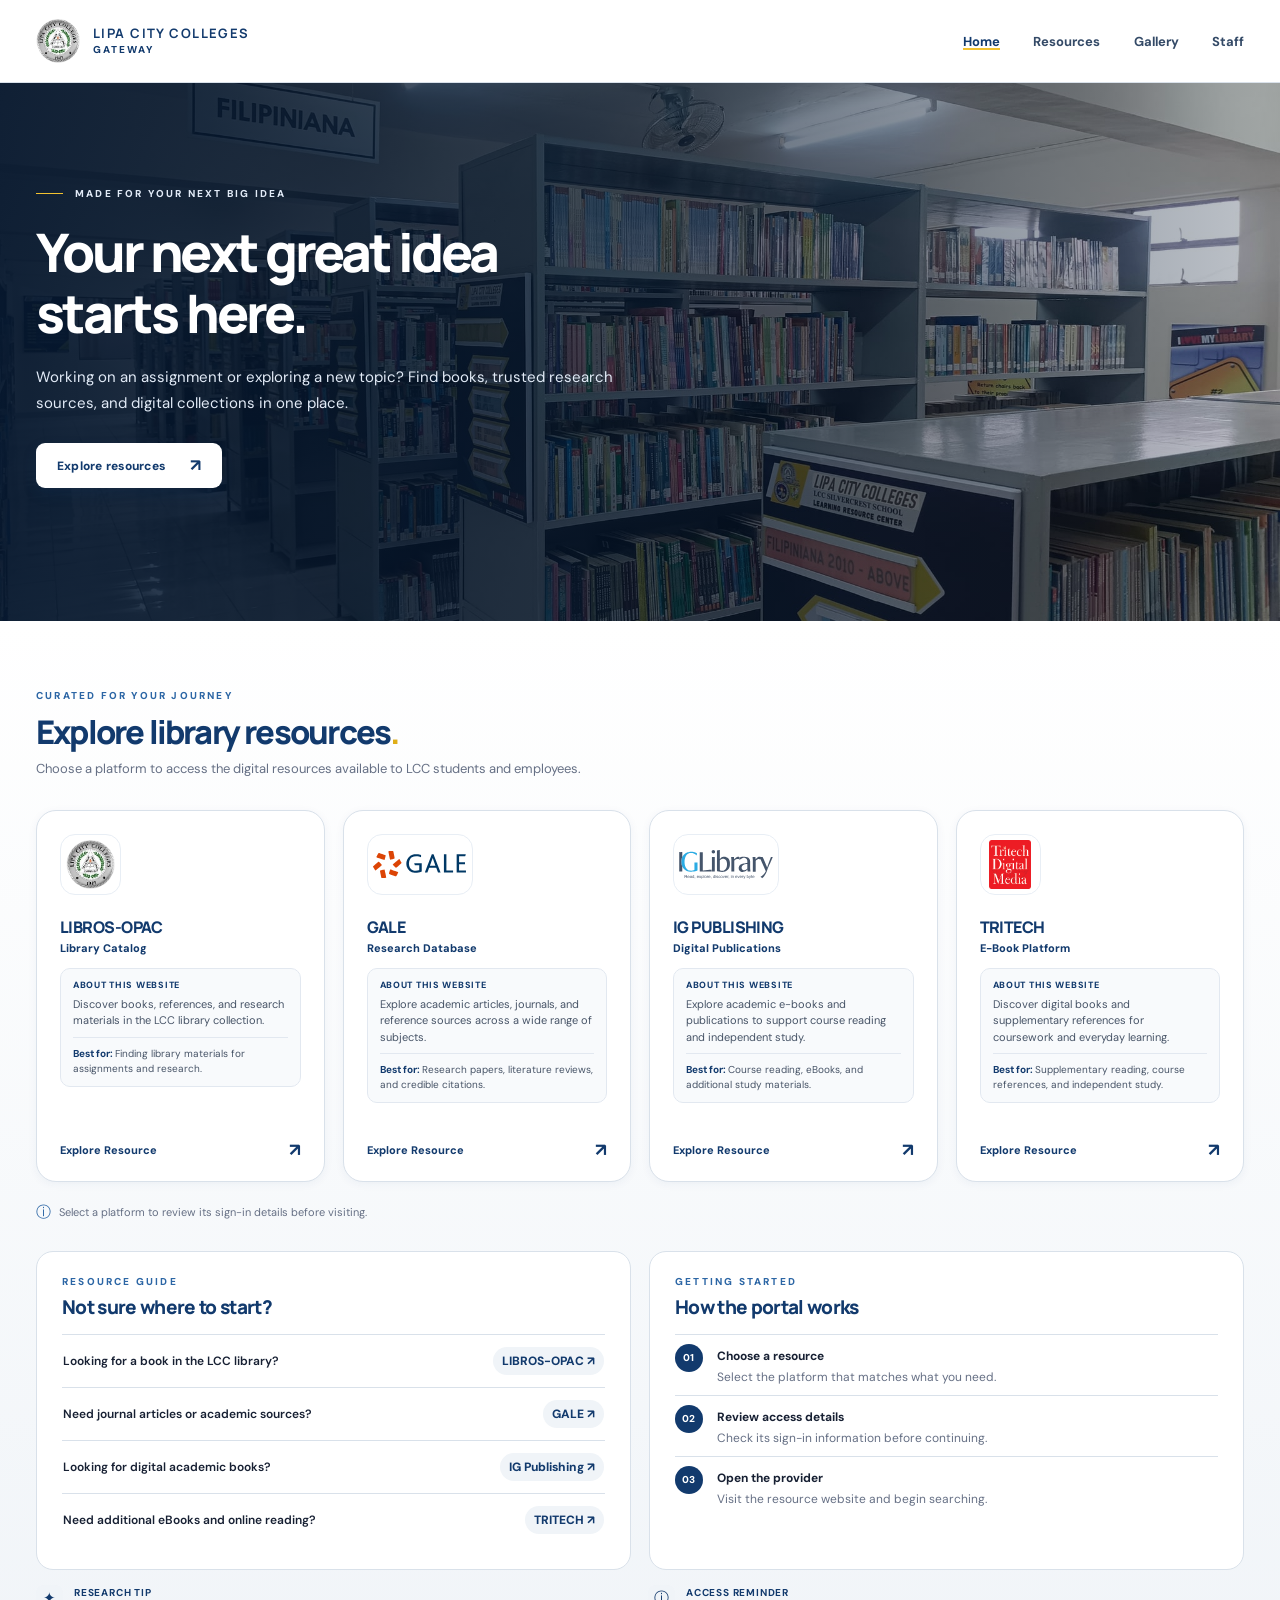
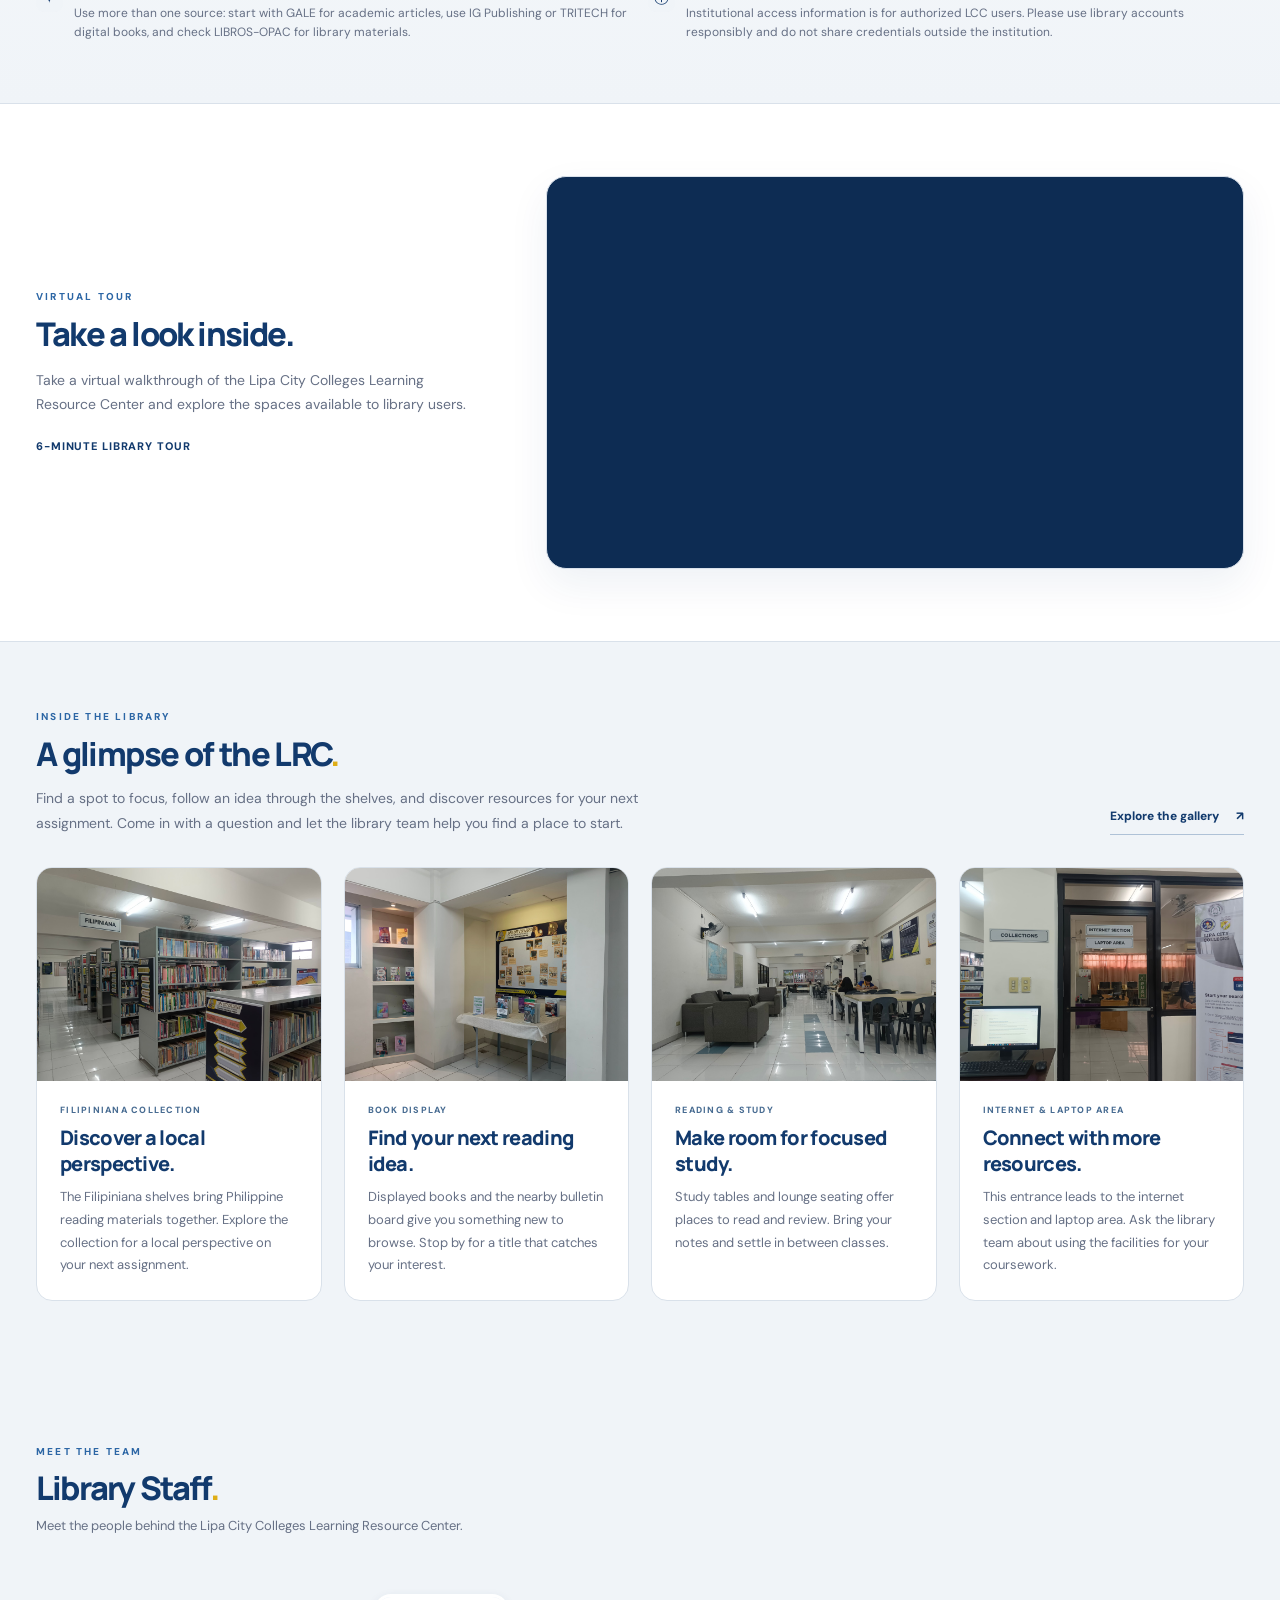
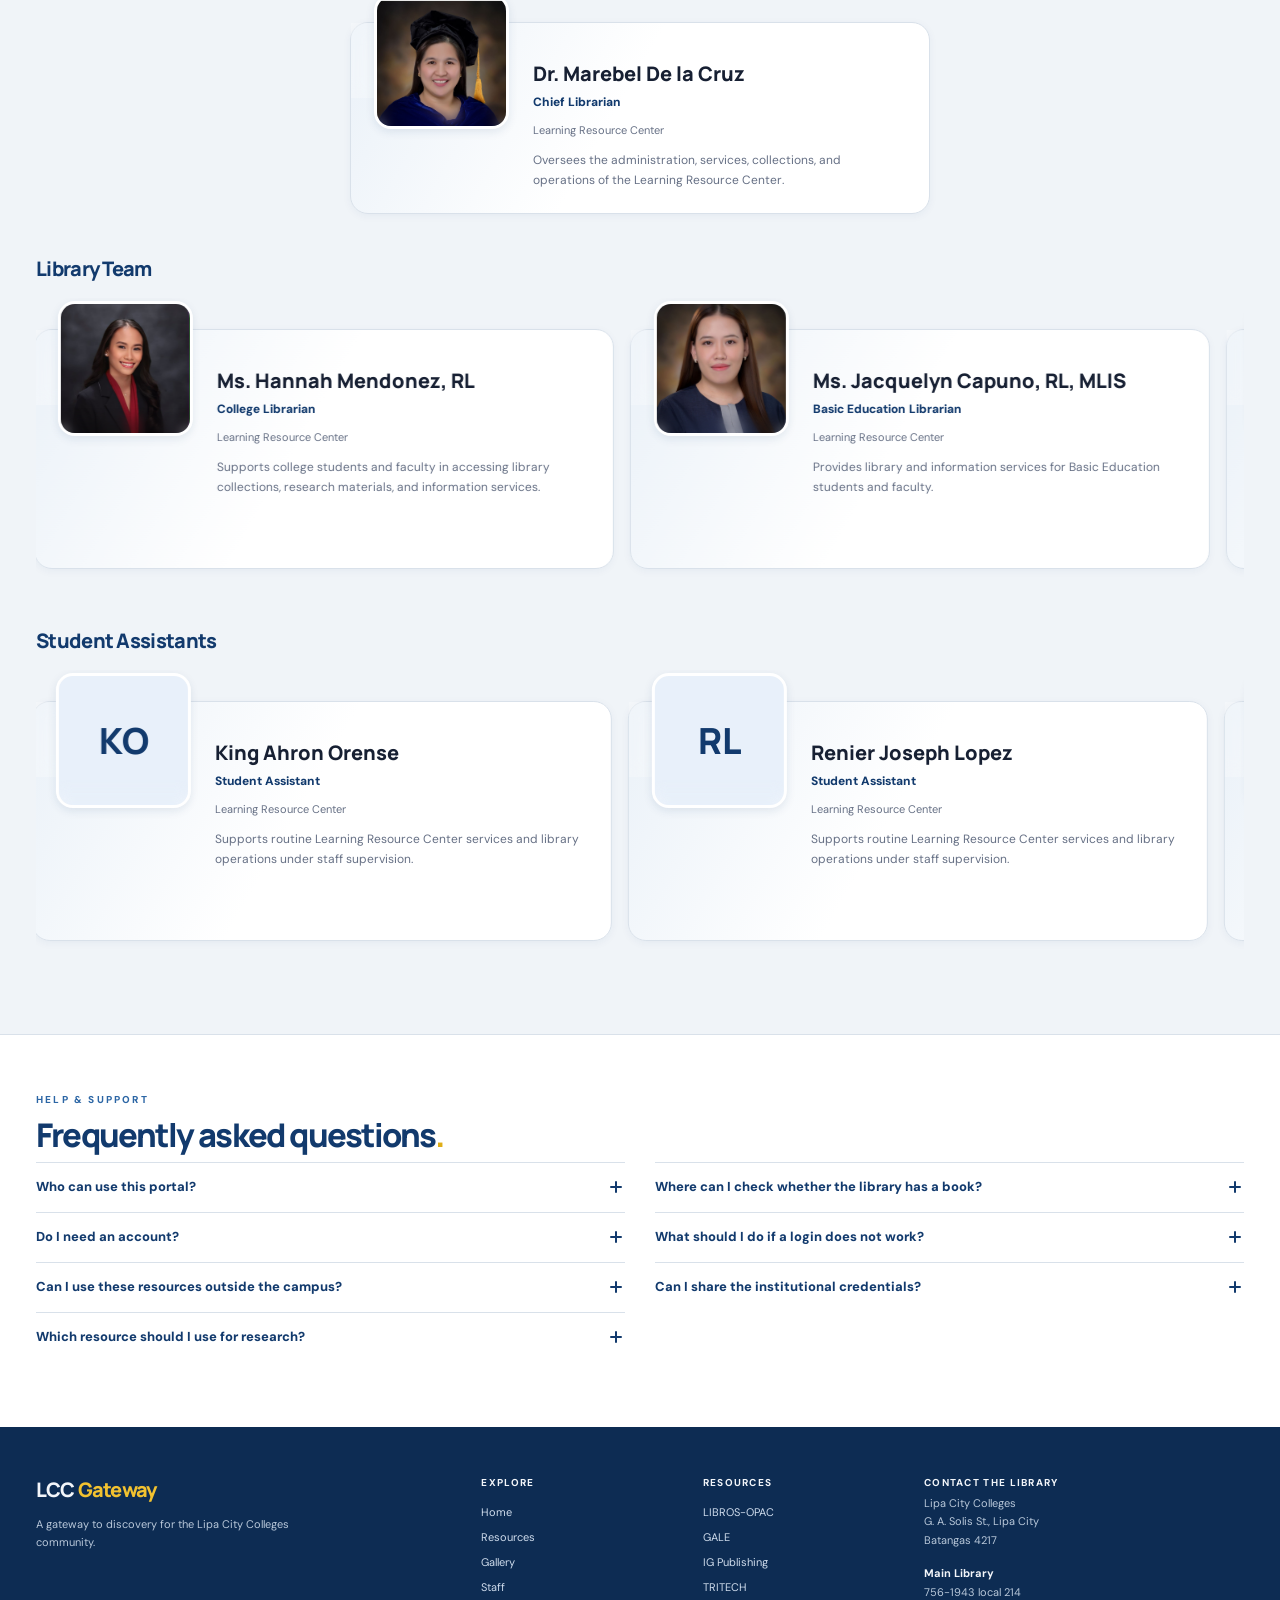
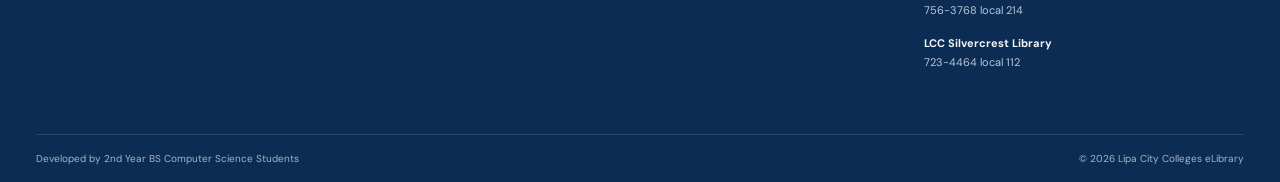
==== commit eda95968: "Uploads" ====
--- a/index.html
+++ b/index.html
@@ -9,20 +9,9 @@
       content="Explore library catalogs, research databases, digital publications, and e-books through the Lipa City Colleges eLibrary portal."
     />
     <title>LCC Library Gateway</title>
-    <link rel="icon" type="image/png" href="logos/lcc_logo.png" />
-    <link rel="stylesheet" href="css/style.css" />
-    <link rel="stylesheet" href="css/hero.css" />
-    <link rel="stylesheet" href="css/tour.css" />
-    <link rel="stylesheet" href="css/gallery.css" />
-    <link rel="stylesheet" href="css/staff.css?v=6" />
-    <link rel="stylesheet" href="css/appearance.css" />
-    <link rel="stylesheet" href="css/guidance.css" />
-    <link rel="stylesheet" href="css/revision.css" />
-    <script src="js/app.js" defer></script>
-    <script src="js/staff-data.js" defer></script>
-    <script src="js/staff.js?v=6" defer></script>
-    <script src="js/hero.js" defer></script>
-    <script src="js/nav.js" defer></script>
+    <link rel="icon" type="image/png" href="images/lcc_logo.png" />
+    <link rel="stylesheet" href="style.css" />
+    <script src="script.js" defer></script>
   </head>
   <body>
     <a class="skip-link" href="#resources">Skip to resources</a>
@@ -36,14 +25,13 @@
         >
           <img
             class="brand-logo"
-            src="logos/lcc_logo.png"
+            src="images/lcc_logo.png"
             alt=""
             width="44"
             height="44"
           />
           <span class="brand-copy"
-            ><strong>LIPA CITY COLLEGES</strong
-            ><small>GATEWAY</small></span
+            ><strong>LIPA CITY COLLEGES</strong><small>GATEWAY</small></span
           >
         </a>
         <button
@@ -62,55 +50,193 @@
         >
           <a href="#home" class="nav-link is-active">Home</a>
           <a href="#resources" class="nav-link">Resources</a>
-          
-          <a href="gallery.html" class="nav-link">Gallery</a>
+
+          <a href="#gallery-page" class="nav-link">Gallery</a>
           <a href="#staff" class="nav-link">Staff</a>
-        </nav></div></header>
-    <main>
+        </nav>
+      </div>
+    </header>
+    <main id="home-view">
       <section class="hero" aria-labelledby="hero-title">
         <div class="hero-slider" aria-label="LCC library photo slideshow">
           <div class="hero-slider-track">
-            <div class="hero-slide"><img src="images/hero-1.png" alt="LCC library highlight 1" fetchpriority="high" /></div>
-            <div class="hero-slide"><img src="images/hero-2.png" alt="LCC library highlight 2" /></div>
-            <div class="hero-slide"><img src="images/hero-3.png" alt="LCC library highlight 3" /></div>
-            <div class="hero-slide" aria-hidden="true"><img src="images/hero-1.png" alt="" /></div>
-          </div>
-        </div>
-        <div class="container hero-inner"><div class="hero-copy">
-          <div class="eyebrow"><span class="eyebrow-line"></span> MADE FOR YOUR NEXT BIG IDEA</div>
-          <h1 id="hero-title">Your next great idea<br /><em>starts here.</em></h1>
-          <p>Working on an assignment or exploring a new topic? Find books, trusted research sources, and digital collections in one place.</p>
-          <a class="button button-primary" href="#resources">Explore resources <span aria-hidden="true">↗</span></a>
-        </div></div>
+            <div class="hero-slide">
+              <img
+                src="images/library-filipiniana.jpg"
+                alt="Rows of books in the library Filipiniana collection"
+                fetchpriority="high"
+                width="2048"
+                height="1536"
+              />
+            </div>
+            <div class="hero-slide">
+              <img
+                src="images/library-book-display.jpg"
+                alt="Featured books displayed beside the Learning Resource Center bulletin board"
+                width="2048"
+                height="1536"
+              />
+            </div>
+            <div class="hero-slide">
+              <img
+                src="images/library-reading-area.jpg"
+                alt="Library reading area with study tables, chairs, and lounge seating"
+                width="2048"
+                height="1536"
+              />
+            </div>
+            <div class="hero-slide">
+              <img
+                src="images/library-internet-area.jpg"
+                alt="Entrance to the library internet section and laptop area with computer stations inside"
+                width="2048"
+                height="1536"
+              />
+            </div>
+            <div class="hero-slide" aria-hidden="true">
+              <img
+                src="images/library-filipiniana.jpg"
+                alt=""
+                width="2048"
+                height="1536"
+              />
+            </div>
+          </div>
+        </div>
+        <div class="container hero-inner">
+          <div class="hero-copy">
+            <div class="eyebrow">
+              <span class="eyebrow-line"></span> MADE FOR YOUR NEXT BIG IDEA
+            </div>
+            <h1 id="hero-title">
+              Your next great idea<br /><em>starts here.</em>
+            </h1>
+            <p>
+              Working on an assignment or exploring a new topic? Find books,
+              trusted research sources, and digital collections in one place.
+            </p>
+            <a class="button button-primary" href="#resources"
+              >Explore resources <span aria-hidden="true">↗</span></a
+            >
+          </div>
+        </div>
       </section>
-      <section class="resources-section" id="resources" aria-labelledby="resources-title"><div class="container">
-        <div class="section-head"><div><div class="section-kicker">CURATED FOR YOUR JOURNEY</div>
-          <h2 id="resources-title">Explore library resources<span class="period">.</span></h2>
-          <p>Choose a platform to access the digital resources available to LCC students and employees.</p>
-        </div></div>
-        <div class="resource-grid" id="resource-grid"></div>
-        <p class="resource-note"><span aria-hidden="true">ⓘ</span> Select a platform to review its sign-in details before visiting.</p>
-        <div class="resource-help"><section class="resource-chooser" aria-labelledby="resource-chooser-title">
-          <div class="section-kicker">RESOURCE GUIDE</div><h3 id="resource-chooser-title">Not sure where to start?</h3><ul>
-            <li><a href="#resources" data-resource-link="libros"><span class="resource-need">Looking for a book in the LCC library?</span><span class="resource-use">LIBROS-OPAC <span aria-hidden="true">↗</span></span></a></li>
-            <li><a href="#resources" data-resource-link="gale"><span class="resource-need">Need journal articles or academic sources?</span><span class="resource-use">GALE <span aria-hidden="true">↗</span></span></a></li>
-                <li><a href="#resources" data-resource-link="ig"><span class="resource-need">Looking for digital academic books?</span><span class="resource-use">IG Publishing <span aria-hidden="true">↗</span></span></a></li>
-                <li><a href="#resources" data-resource-link="tritech"><span class="resource-need">Need additional eBooks and online reading?</span><span class="resource-use">TRITECH <span aria-hidden="true">↗</span></span></a></li>
+      <section
+        class="resources-section"
+        id="resources"
+        aria-labelledby="resources-title"
+      >
+        <div class="container">
+          <div class="section-head">
+            <div>
+              <div class="section-kicker">CURATED FOR YOUR JOURNEY</div>
+              <h2 id="resources-title">
+                Explore library resources<span class="period">.</span>
+              </h2>
+              <p>
+                Choose a platform to access the digital resources available to
+                LCC students and employees.
+              </p>
+            </div>
+          </div>
+          <div class="resource-grid" id="resource-grid"></div>
+          <p class="resource-note">
+            <span aria-hidden="true">ⓘ</span> Select a platform to review its
+            sign-in details before visiting.
+          </p>
+          <div class="resource-help">
+            <section
+              class="resource-chooser"
+              aria-labelledby="resource-chooser-title"
+            >
+              <div class="section-kicker">RESOURCE GUIDE</div>
+              <h3 id="resource-chooser-title">Not sure where to start?</h3>
+              <ul>
+                <li>
+                  <a href="#resources" data-resource-link="libros"
+                    ><span class="resource-need"
+                      >Looking for a book in the LCC library?</span
+                    ><span class="resource-use"
+                      >LIBROS-OPAC <span aria-hidden="true">↗</span></span
+                    ></a
+                  >
+                </li>
+                <li>
+                  <a href="#resources" data-resource-link="gale"
+                    ><span class="resource-need"
+                      >Need journal articles or academic sources?</span
+                    ><span class="resource-use"
+                      >GALE <span aria-hidden="true">↗</span></span
+                    ></a
+                  >
+                </li>
+                <li>
+                  <a href="#resources" data-resource-link="ig"
+                    ><span class="resource-need"
+                      >Looking for digital academic books?</span
+                    ><span class="resource-use"
+                      >IG Publishing <span aria-hidden="true">↗</span></span
+                    ></a
+                  >
+                </li>
+                <li>
+                  <a href="#resources" data-resource-link="tritech"
+                    ><span class="resource-need"
+                      >Need additional eBooks and online reading?</span
+                    ><span class="resource-use"
+                      >TRITECH <span aria-hidden="true">↗</span></span
+                    ></a
+                  >
+                </li>
               </ul>
             </section>
             <section class="portal-steps" aria-labelledby="portal-steps-title">
               <div class="section-kicker">GETTING STARTED</div>
               <h3 id="portal-steps-title">How the portal works</h3>
               <ol>
-                <li><span>01</span><div><strong>Choose a resource</strong><p>Select the platform that matches what you need.</p></div></li>
-                <li><span>02</span><div><strong>Review access details</strong><p>Check its sign-in information before continuing.</p></div></li>
-                <li><span>03</span><div><strong>Open the provider</strong><p>Visit the resource website and begin searching.</p></div></li>
+                <li>
+                  <span>01</span>
+                  <div>
+                    <strong>Choose a resource</strong>
+                    <p>Select the platform that matches what you need.</p>
+                  </div>
+                </li>
+                <li>
+                  <span>02</span>
+                  <div>
+                    <strong>Review access details</strong>
+                    <p>Check its sign-in information before continuing.</p>
+                  </div>
+                </li>
+                <li>
+                  <span>03</span>
+                  <div>
+                    <strong>Open the provider</strong>
+                    <p>Visit the resource website and begin searching.</p>
+                  </div>
+                </li>
               </ol>
             </section>
           </div>
           <div class="resource-small-notes">
-            <p><span class="resource-note-icon" aria-hidden="true">✦</span><span><strong>Research tip</strong> Use more than one source: start with GALE for academic articles, use IG Publishing or TRITECH for digital books, and check LIBROS-OPAC for library materials.</span></p>
-            <p><span class="resource-note-icon" aria-hidden="true">ⓘ</span><span><strong>Access reminder</strong> Institutional access information is for authorized LCC users. Please use library accounts responsibly and do not share credentials outside the institution.</span></p>
+            <p>
+              <span class="resource-note-icon" aria-hidden="true">✦</span
+              ><span
+                ><strong>Research tip</strong> Use more than one source: start
+                with GALE for academic articles, use IG Publishing or TRITECH
+                for digital books, and check LIBROS-OPAC for library
+                materials.</span
+              >
+            </p>
+            <p>
+              <span class="resource-note-icon" aria-hidden="true">ⓘ</span
+              ><span
+                ><strong>Access reminder</strong> Institutional access
+                information is for authorized LCC users. Please use library
+                accounts responsibly and do not share credentials outside the
+                institution.</span
+              >
+            </p>
           </div>
         </div>
       </section>
@@ -120,7 +246,10 @@
           <div class="tour-copy">
             <div class="section-kicker">VIRTUAL TOUR</div>
             <h2 id="tour-title">Take a look inside.</h2>
-            <p>Take a virtual walkthrough of the Lipa City Colleges Learning Resource Center and explore the spaces available to library users.</p>
+            <p>
+              Take a virtual walkthrough of the Lipa City Colleges Learning
+              Resource Center and explore the spaces available to library users.
+            </p>
             <span class="tour-duration">6-minute library tour</span>
           </div>
           <div class="tour-frame">
@@ -135,48 +264,108 @@
         </div>
       </section>
 
-      <section class="gallery-section" id="gallery" aria-labelledby="gallery-title">
+      <section
+        class="gallery-section"
+        id="gallery"
+        aria-labelledby="gallery-title"
+      >
         <div class="container">
           <div class="gallery-heading">
             <div>
               <div class="section-kicker">INSIDE THE LIBRARY</div>
-              <h2 id="gallery-title">A glimpse of the LRC<span class="period">.</span></h2>
-              <p>Explore the collections, displays, and spaces of the LCC Learning Resource Center. Get to know the library before your next visit.</p>
-            </div>
-            <a class="gallery-back" href="gallery.html">Explore the gallery <span aria-hidden="true">↗</span></a>
+              <h2 id="gallery-title">
+                A glimpse of the LRC<span class="period">.</span>
+              </h2>
+              <p>
+                Find a spot to focus, follow an idea through the shelves, and
+                discover resources for your next assignment. Come in with a
+                question and let the library team help you find a place to
+                start.
+              </p>
+            </div>
+            <a class="gallery-back" href="#gallery-page"
+              >Explore the gallery <span aria-hidden="true">↗</span></a
+            >
           </div>
           <div class="gallery-grid">
-            <!-- To add a photo, replace its PNG below and edit the title, description, and alt text. -->
-            <figure class="gallery-card">
-              <div class="gallery-image"><img src="assets/gallery/photo-1.png" alt="Shelves of books in the Filipiniana section of the LCC library" loading="lazy" width="1200" height="900" /></div>
-              <figcaption class="gallery-caption">
-                <span class="gallery-category">COLLECTIONS</span>
-                <h3>Explore the shelves</h3>
-                <p>Find your next reference among the library’s books, including materials in the Filipiniana collection.</p>
-              </figcaption>
-            </figure>
-            <figure class="gallery-card">
-              <div class="gallery-image"><img src="assets/gallery/photo-2.png" alt="Books displayed beside a Learning Resource Center bulletin board" loading="lazy" width="1200" height="900" /></div>
-              <figcaption class="gallery-caption">
-                <span class="gallery-category">ON DISPLAY</span>
-                <h3>Discover something new</h3>
-                <p>Take a closer look at featured books and library displays for ideas to explore on your next visit.</p>
-              </figcaption>
-            </figure>
-            <figure class="gallery-card">
-              <div class="gallery-image"><img src="assets/gallery/photo-3.png" alt="Placeholder for an upcoming library photo" loading="lazy" width="1200" height="900" /></div>
-              <figcaption class="gallery-caption">
-                <span class="gallery-category">COMING SOON</span>
-                <h3>More spaces to explore</h3>
-                <p>More views of the Learning Resource Center are coming soon.</p>
-              </figcaption>
-            </figure>
-            <figure class="gallery-card">
-              <div class="gallery-image"><img src="assets/gallery/photo-4.png" alt="Placeholder for an upcoming library photo" loading="lazy" width="1200" height="900" /></div>
-              <figcaption class="gallery-caption">
-                <span class="gallery-category">COMING SOON</span>
-                <h3>Another look inside</h3>
-                <p>Watch this space for another glimpse of life in the library.</p>
+            <!-- Edit each photo, alt text, title, and description here. Library stills come from the shared Drive collection. -->
+            <figure class="gallery-card">
+              <div class="gallery-image">
+                <img
+                  src="images/library-filipiniana.jpg"
+                  alt="Filipiniana bookshelves and labeled aisles in the LCC library"
+                  loading="lazy"
+                  width="2048"
+                  height="1536"
+                />
+              </div>
+              <figcaption class="gallery-caption">
+                <span class="gallery-category">FILIPINIANA COLLECTION</span>
+                <h3>Discover a local perspective.</h3>
+                <p>
+                  The Filipiniana shelves bring Philippine reading materials
+                  together. Explore the collection for a local perspective on
+                  your next assignment.
+                </p>
+              </figcaption>
+            </figure>
+            <figure class="gallery-card">
+              <div class="gallery-image">
+                <img
+                  src="images/library-book-display.jpg"
+                  alt="Books displayed on a table and wall shelves beside a library bulletin board"
+                  loading="lazy"
+                  width="2048"
+                  height="1536"
+                />
+              </div>
+              <figcaption class="gallery-caption">
+                <span class="gallery-category">BOOK DISPLAY</span>
+                <h3>Find your next reading idea.</h3>
+                <p>
+                  Displayed books and the nearby bulletin board give you
+                  something new to browse. Stop by for a title that catches your
+                  interest.
+                </p>
+              </figcaption>
+            </figure>
+            <figure class="gallery-card">
+              <div class="gallery-image">
+                <img
+                  src="images/library-reading-area.jpg"
+                  alt="Library reading area with study tables, chairs, and lounge seating"
+                  loading="lazy"
+                  width="2048"
+                  height="1536"
+                />
+              </div>
+              <figcaption class="gallery-caption">
+                <span class="gallery-category">READING & STUDY</span>
+                <h3>Make room for focused study.</h3>
+                <p>
+                  Study tables and lounge seating offer places to read and
+                  review. Bring your notes and settle in between classes.
+                </p>
+              </figcaption>
+            </figure>
+            <figure class="gallery-card">
+              <div class="gallery-image">
+                <img
+                  src="images/library-internet-area.jpg"
+                  alt="Entrance labeled Internet Section and Laptop Area with computers visible inside"
+                  loading="lazy"
+                  width="2048"
+                  height="1536"
+                />
+              </div>
+              <figcaption class="gallery-caption">
+                <span class="gallery-category">INTERNET & LAPTOP AREA</span>
+                <h3>Connect with more resources.</h3>
+                <p>
+                  This entrance leads to the internet section and laptop area.
+                  Ask the library team about using the facilities for your
+                  coursework.
+                </p>
               </figcaption>
             </figure>
           </div>
@@ -232,21 +421,300 @@
       <section class="faq-section" aria-labelledby="faq-title">
         <div class="container">
           <div class="section-kicker">HELP &amp; SUPPORT</div>
-          <h2 id="faq-title">Frequently asked questions<span class="period">.</span></h2>
+          <h2 id="faq-title">
+            Frequently asked questions<span class="period">.</span>
+          </h2>
 
           <div class="faq-grid">
             <div class="faq-column">
-            <details><summary>Who can use this portal?</summary><div class="faq-answer"><p>The portal is intended for Lipa City Colleges students, faculty, employees, and other authorized library users. Access requirements vary by platform: some use individual LCC identification, while others use institution-provided credentials.</p></div></details>
-            <details><summary>Do I need an account?</summary><div class="faq-answer"><p>Access depends on the resource. LIBROS-OPAC uses your Student or Employee identification, while some subscribed platforms use institutional access information provided by the library.</p></div></details>
-            <details><summary>Can I use these resources outside the campus?</summary><div class="faq-answer"><p>Remote access depends on the provider and its current settings. Review the access details shown in this portal before opening the resource.</p></div></details>
-            <details><summary>Which resource should I use for research?</summary><div class="faq-answer"><p>GALE is a good starting point for journal articles and academic research. IG Publishing and TRITECH offer additional digital books and references.</p></div></details>
+              <details>
+                <summary>Who can use this portal?</summary>
+                <div class="faq-answer">
+                  <p>
+                    The portal is intended for Lipa City Colleges students,
+                    faculty, employees, and other authorized library users.
+                    Access requirements vary by platform: some use individual
+                    LCC identification, while others use institution-provided
+                    credentials.
+                  </p>
+                </div>
+              </details>
+              <details>
+                <summary>Do I need an account?</summary>
+                <div class="faq-answer">
+                  <p>
+                    Access depends on the resource. LIBROS-OPAC uses your
+                    Student or Employee identification, while some subscribed
+                    platforms use institutional access information provided by
+                    the library.
+                  </p>
+                </div>
+              </details>
+              <details>
+                <summary>Can I use these resources outside the campus?</summary>
+                <div class="faq-answer">
+                  <p>
+                    Remote access depends on the provider and its current
+                    settings. Review the access details shown in this portal
+                    before opening the resource.
+                  </p>
+                </div>
+              </details>
+              <details>
+                <summary>Which resource should I use for research?</summary>
+                <div class="faq-answer">
+                  <p>
+                    GALE is a good starting point for journal articles and
+                    academic research. IG Publishing and TRITECH offer
+                    additional digital books and references.
+                  </p>
+                </div>
+              </details>
             </div>
             <div class="faq-column">
-            <details><summary>Where can I check whether the library has a book?</summary><div class="faq-answer"><p>Use LIBROS-OPAC to search the Lipa City Colleges library catalog.</p></div></details>
-            <details><summary>What should I do if a login does not work?</summary><div class="faq-answer"><p>Contact the Lipa City Colleges Learning Resource Center and tell them which platform you are trying to access.</p></div></details>
-            <details><summary>Can I share the institutional credentials?</summary><div class="faq-answer"><p>Institutional access information is intended for authorized LCC users and should not be shared outside the institution.</p></div></details>
-            </div>
-          </div>
+              <details>
+                <summary>
+                  Where can I check whether the library has a book?
+                </summary>
+                <div class="faq-answer">
+                  <p>
+                    Use LIBROS-OPAC to search the Lipa City Colleges library
+                    catalog.
+                  </p>
+                </div>
+              </details>
+              <details>
+                <summary>What should I do if a login does not work?</summary>
+                <div class="faq-answer">
+                  <p>
+                    Contact the Lipa City Colleges Learning Resource Center and
+                    tell them which platform you are trying to access.
+                  </p>
+                </div>
+              </details>
+              <details>
+                <summary>Can I share the institutional credentials?</summary>
+                <div class="faq-answer">
+                  <p>
+                    Institutional access information is intended for authorized
+                    LCC users and should not be shared outside the institution.
+                  </p>
+                </div>
+              </details>
+            </div>
+          </div>
+        </div>
+      </section>
+    </main>
+    <main id="gallery-view" hidden>
+      <section
+        class="gallery-section gallery-page"
+        id="gallery-page"
+        aria-labelledby="gallery-page-title"
+      >
+        <div class="container">
+          <div class="gallery-heading">
+            <div>
+              <div class="section-kicker">INSIDE THE LIBRARY</div>
+              <h1 id="gallery-page-title">
+                A closer look at the library<span class="period">.</span>
+              </h1>
+              <p>
+                Find a spot to focus, follow an idea through the shelves, and
+                discover resources for your next assignment. Come in with a
+                question and let the library team help you find a place to
+                start.
+              </p>
+            </div>
+            <a class="gallery-back" href="#home"
+              >Back to home <span aria-hidden="true">↗</span></a
+            >
+          </div>
+          <div class="gallery-grid">
+            <!-- Keep one representative photo per library space; edit captions alongside each image. -->
+            <figure class="gallery-card">
+              <div class="gallery-image">
+                <img
+                  src="images/library-filipiniana.jpg"
+                  alt="Filipiniana bookshelves and labeled aisles in the LCC library"
+                  loading="lazy"
+                  width="2048"
+                  height="1536"
+                />
+              </div>
+              <figcaption class="gallery-caption">
+                <span class="gallery-category">FILIPINIANA COLLECTION</span>
+                <h2>Discover a local perspective.</h2>
+                <p>
+                  The Filipiniana shelves bring Philippine reading materials
+                  together. Explore the collection for a local perspective on
+                  your next assignment.
+                </p>
+              </figcaption>
+            </figure>
+            <figure class="gallery-card">
+              <div class="gallery-image">
+                <img
+                  src="images/library-reading-area.jpg"
+                  alt="Library reading area with study tables, chairs, and lounge seating"
+                  loading="lazy"
+                  width="2048"
+                  height="1536"
+                />
+              </div>
+              <figcaption class="gallery-caption">
+                <span class="gallery-category">READING & STUDY</span>
+                <h2>Make room for focused study.</h2>
+                <p>
+                  Study tables and lounge seating offer places to read and
+                  review. Bring your notes and settle in between classes.
+                </p>
+              </figcaption>
+            </figure>
+            <figure class="gallery-card">
+              <div class="gallery-image">
+                <img
+                  src="images/library-internet-area.jpg"
+                  alt="Entrance labeled Internet Section and Laptop Area with computers visible inside"
+                  loading="lazy"
+                  width="2048"
+                  height="1536"
+                />
+              </div>
+              <figcaption class="gallery-caption">
+                <span class="gallery-category">INTERNET & LAPTOP AREA</span>
+                <h2>Connect with more resources.</h2>
+                <p>
+                  This entrance leads to the internet section and laptop area.
+                  Ask the library team about using the facilities for your
+                  coursework.
+                </p>
+              </figcaption>
+            </figure>
+            <figure class="gallery-card">
+              <div class="gallery-image">
+                <img
+                  src="images/library-book-display.jpg"
+                  alt="Books displayed on a table and wall shelves beside a library bulletin board"
+                  loading="lazy"
+                  width="2048"
+                  height="1536"
+                />
+              </div>
+              <figcaption class="gallery-caption">
+                <span class="gallery-category">BOOK DISPLAY</span>
+                <h2>Find your next reading idea.</h2>
+                <p>
+                  Displayed books and the nearby bulletin board give you
+                  something new to browse. Stop by for a title that catches your
+                  interest.
+                </p>
+              </figcaption>
+            </figure>
+            <figure class="gallery-card">
+              <div class="gallery-image">
+                <img
+                  src="images/library-reference-corner.jpg"
+                  alt="World Book encyclopedias and other reference volumes beside a reading table"
+                  loading="lazy"
+                  width="1280"
+                  height="720"
+                />
+              </div>
+              <figcaption class="gallery-caption">
+                <span class="gallery-category">REFERENCE CORNER</span>
+                <h2>Start with the background.</h2>
+                <p>
+                  Encyclopedias and reference volumes sit beside a reading
+                  table. Use them to build background knowledge before exploring
+                  a topic further.
+                </p>
+              </figcaption>
+            </figure>
+            <figure class="gallery-card">
+              <div class="gallery-image">
+                <img
+                  src="images/library-periodicals.jpg"
+                  alt="Periodicals rack with publications arranged under subject labels"
+                  loading="lazy"
+                  width="1280"
+                  height="720"
+                />
+              </div>
+              <figcaption class="gallery-caption">
+                <span class="gallery-category">PERIODICALS SECTION</span>
+                <h2>Explore a different viewpoint.</h2>
+                <p>
+                  Publications are arranged under subject labels in the
+                  periodicals rack. Browse the available issues for readings
+                  connected to your course.
+                </p>
+              </figcaption>
+            </figure>
+            <figure class="gallery-card">
+              <div class="gallery-image">
+                <img
+                  src="images/library-subject-shelves.jpg"
+                  alt="Close view along shelves of books with spine labels"
+                  loading="lazy"
+                  width="1280"
+                  height="720"
+                />
+              </div>
+              <figcaption class="gallery-caption">
+                <span class="gallery-category">BOOK COLLECTION</span>
+                <h2>Look beyond the first result.</h2>
+                <p>
+                  Rows of labeled books invite you to explore more of the
+                  collection. Ask a librarian to help you find titles related to
+                  your topic.
+                </p>
+              </figcaption>
+            </figure>
+            <figure class="gallery-card">
+              <div class="gallery-image">
+                <img
+                  src="images/library-starbooks-station.jpg"
+                  alt="STARBOOKS computer station beside Gale and Tritech information banners"
+                  loading="lazy"
+                  width="1536"
+                  height="2048"
+                />
+              </div>
+              <figcaption class="gallery-caption">
+                <span class="gallery-category">DIGITAL RESOURCE STATION</span>
+                <h2>Discover another way to learn.</h2>
+                <p>
+                  The STARBOOKS station stands beside information banners for
+                  digital resources. Ask the library team how to get started
+                  with these learning tools.
+                </p>
+              </figcaption>
+            </figure>
+          </div>
+          <aside class="gallery-visit" aria-labelledby="gallery-visit-title">
+            <div>
+              <div class="section-kicker">
+                MAKE YOUR NEXT STUDY STOP THE LIBRARY
+              </div>
+              <h2 id="gallery-visit-title">
+                Bring your notes. Bring your questions.
+              </h2>
+              <p>
+                Whether you need a reference, a reading space, or help getting
+                started, the Learning Resource Center is a place to explore.
+                Visit us at Lipa City Colleges, or contact the library team for
+                opening hours and access guidance.
+              </p>
+            </div>
+            <div class="gallery-visit-links">
+              <a class="gallery-back" href="#staff"
+                >Meet the library team <span aria-hidden="true">↗</span></a
+              ><a class="gallery-back" href="#resources"
+                >Explore library resources <span aria-hidden="true">↗</span></a
+              >
+            </div>
+          </aside>
         </div>
       </section>
     </main>
@@ -262,7 +730,7 @@
             <div>
               <h3>Explore</h3>
               <a href="#home">Home</a><a href="#resources">Resources</a
-              ><a href="gallery.html">Gallery</a><a href="#staff">Staff</a>
+              ><a href="#gallery-page">Gallery</a><a href="#staff">Staff</a>
             </div>
             <div>
               <h3>Resources</h3>
@@ -288,9 +756,7 @@
           </div>
         </div>
         <div class="footer-bottom">
-          <p>
-            Developed by 2nd Year BS Computer Science Students
-          </p>
+          <p>Developed by 2nd Year BS Computer Science Students</p>
           <p>© <span id="year"></span> Lipa City Colleges eLibrary</p>
         </div>
       </div>
@@ -312,7 +778,12 @@
             ×
           </button>
         </div>
-        <div id="dialog-content" class="dialog-content" tabindex="0" aria-label="Resource information"></div>
+        <div
+          id="dialog-content"
+          class="dialog-content"
+          tabindex="0"
+          aria-label="Resource information"
+        ></div>
       </div>
     </dialog>
     <div class="toast" id="toast" role="status" aria-live="polite"></div>
--- a/style.css
+++ b/style.css
@@ -0,0 +1,2878 @@
+/* css/style.css */
+@import url("https://fonts.googleapis.com/css2?family=DM+Sans:wght@400;500;600;700&family=Manrope:wght@400;500;600;700;800&display=swap");
+
+:root {
+  --ink: #172033;
+  --muted: #667085;
+  --green: #123a6d;
+  --green-dark: #1b4f8f;
+  --paper: #f7f9fc;
+  --line: #d9e1ea;
+  --white: #fff;
+  --shadow: 0 16px 40px rgba(18, 58, 109, 0.07);
+  font-family: "DM Sans", Arial, sans-serif;
+  color: var(--ink);
+  background: var(--paper);
+  scroll-behavior: smooth;
+}
+* {
+  box-sizing: border-box;
+}
+body {
+  margin: 0;
+  min-width: 320px;
+}
+button,
+a {
+  font: inherit;
+}
+button {
+  cursor: pointer;
+}
+a {
+  color: inherit;
+  text-decoration: none;
+}
+button:focus-visible,
+a:focus-visible {
+  outline: 3px solid #f2c230;
+  outline-offset: 4px;
+}
+button:focus:not(:focus-visible),
+a:focus:not(:focus-visible) {
+  outline: none;
+}
+.container {
+  width: min(100% - 72px, 1460px);
+  margin-inline: auto;
+}
+.skip-link {
+  position: absolute;
+  left: 12px;
+  top: -60px;
+  background: #fff;
+  padding: 12px 18px;
+  z-index: 30;
+}
+.skip-link:focus {
+  top: 12px;
+}
+.site-header {
+  background: #ffffff;
+  border-bottom: 1px solid #d9e1ea;
+}
+.header-inner {
+  height: 82px;
+  display: flex;
+  align-items: center;
+  justify-content: space-between;
+  gap: 24px;
+}
+.brand {
+  display: inline-flex;
+  align-items: center;
+  gap: 13px;
+}
+.brand-mark {
+  position: relative;
+  width: 40px;
+  height: 40px;
+  border-radius: 11px;
+  background: var(--green);
+  display: flex;
+  align-items: center;
+  justify-content: center;
+  gap: 3px;
+  box-shadow: 0 5px 12px rgba(18, 58, 109, 0.16);
+}
+.brand-mark span {
+  height: 18px;
+  width: 5px;
+  background: #fff;
+  border-radius: 2px;
+  transform: skewY(-17deg);
+}
+.brand-mark span:nth-child(2) {
+  height: 23px;
+}
+.brand-copy {
+  display: grid;
+  gap: 2px;
+}
+.brand-copy strong {
+  font-family: Manrope, Arial, sans-serif;
+  font-size: 13px;
+  letter-spacing: 0.11em;
+  line-height: 1.1;
+}
+.brand-copy small {
+  color: var(--green);
+  font-size: 10px;
+  font-weight: 800;
+  letter-spacing: 0.2em;
+}
+.primary-nav {
+  display: flex;
+  align-items: center;
+  gap: 36px;
+}
+.nav-link {
+  font-size: 13px;
+  font-weight: 700;
+  color: #344a67;
+  transition: color 0.2s;
+}
+.nav-link:hover,
+.nav-link.is-active {
+  color: var(--green);
+}
+.nav-library {
+  border: 1px solid #c8d6e6;
+  border-radius: 10px;
+  padding: 10px 17px;
+  font-size: 12px;
+  font-weight: 800;
+  color: var(--green);
+  transition: background 0.2s;
+}
+.nav-library:hover {
+  background: #eaf1f8;
+}
+.nav-library span {
+  margin-left: 10px;
+}
+.menu-toggle {
+  display: none;
+}
+.hero {
+  position: relative;
+  overflow: hidden;
+  background: #f7f9fc;
+}
+.hero:before {
+  content: "";
+  position: absolute;
+  inset: auto 0 0;
+  height: 1px;
+  background: #d9e1ea;
+}
+.hero-inner {
+  min-height: 405px;
+  display: grid;
+  grid-template-columns: 1.15fr 0.85fr;
+  align-items: center;
+  gap: 20px;
+}
+.hero-copy {
+  padding: 46px 0 54px;
+  position: relative;
+  z-index: 1;
+}
+.eyebrow,
+.section-kicker {
+  font-size: 10px;
+  font-weight: 800;
+  letter-spacing: 0.22em;
+  color: #2c66a5;
+}
+.eyebrow {
+  display: flex;
+  align-items: center;
+  gap: 12px;
+}
+.eyebrow-line {
+  height: 1px;
+  width: 27px;
+  background: #f2c230;
+}
+.hero h1,
+.section-head h2,
+.access-section h2,
+.about-section h2 {
+  font-family: Manrope, Arial, sans-serif;
+  letter-spacing: -0.055em;
+}
+.hero h1 {
+  font-size: clamp(40px, 4.15vw, 65px);
+  line-height: 1.14;
+  margin: 22px 0 20px;
+  font-weight: 800;
+}
+.hero h1 em {
+  font-style: normal;
+  color: var(--green);
+}
+.hero-copy p {
+  max-width: 610px;
+  color: var(--muted);
+  line-height: 1.75;
+  font-size: 15px;
+  margin: 0 0 27px;
+}
+.button {
+  display: inline-flex;
+  align-items: center;
+  justify-content: center;
+  gap: 25px;
+  border-radius: 9px;
+  padding: 14px 21px;
+  font-size: 12px;
+  font-weight: 800;
+  letter-spacing: 0.02em;
+}
+.button-primary {
+  background: var(--green);
+  color: #fff;
+  box-shadow: 0 6px 14px rgba(18, 58, 109, 0.17);
+  transition:
+    background 0.2s,
+    transform 0.2s;
+}
+.button-primary:hover {
+  background: var(--green-dark);
+  transform: translateY(-2px);
+}
+.button span {
+  font-size: 17px;
+  line-height: 1;
+}
+.hero-art {
+  height: 380px;
+  position: relative;
+  isolation: isolate;
+}
+.hero-art:before {
+  content: "";
+  position: absolute;
+  width: 395px;
+  height: 395px;
+  border-radius: 50%;
+  background: #e3edf8;
+  left: 50%;
+  top: 49%;
+  transform: translate(-50%, -50%);
+  z-index: -2;
+}
+.hero-art:after {
+  content: "";
+  position: absolute;
+  width: 295px;
+  height: 295px;
+  border-radius: 50%;
+  background: #f1f5fa;
+  left: 50%;
+  top: 48%;
+  transform: translate(-50%, -50%);
+  z-index: -1;
+}
+.art-orbit {
+  position: absolute;
+  border: 1px solid rgba(18, 58, 109, 0.11);
+  border-radius: 50%;
+  left: 50%;
+  top: 48%;
+  transform: translate(-50%, -50%);
+}
+.orbit-one {
+  width: 450px;
+  height: 450px;
+}
+.orbit-two {
+  width: 505px;
+  height: 505px;
+  border-style: dashed;
+}
+.art-book {
+  position: absolute;
+  width: 198px;
+  height: 256px;
+  left: 50%;
+  top: 50%;
+  border-radius: 3px 10px 10px 3px;
+  box-shadow: 14px 19px 25px rgba(18, 58, 109, 0.14);
+  transform-origin: center bottom;
+}
+.book-back {
+  background: #cfb36b;
+  transform: translate(-24%, -48%) rotate(15deg);
+}
+.book-mid {
+  background: #e5eff8;
+  transform: translate(-70%, -48%) rotate(-12deg);
+  box-shadow: 5px 14px 20px rgba(18, 58, 109, 0.12);
+}
+.book-front {
+  background: linear-gradient(135deg, #1b4f8f, #123a6d 60%, #0d2c53);
+  transform: translate(-54%, -49%) rotate(-1deg);
+  box-shadow: 11px 18px 31px rgba(18, 58, 109, 0.24);
+  color: #fff;
+  padding: 26px 23px;
+  display: flex;
+  flex-direction: column;
+}
+.book-front:before {
+  content: "";
+  position: absolute;
+  inset: 0 auto 0 7px;
+  width: 5px;
+  background: rgba(0, 0, 0, 0.09);
+}
+.book-rule {
+  width: 29px;
+  height: 3px;
+  background: #f2c230;
+}
+.book-title {
+  font-family: Manrope, Arial, sans-serif;
+  font-size: 19px;
+  font-weight: 800;
+  line-height: 1.38;
+  letter-spacing: 0.065em;
+  margin-top: 45px;
+}
+.book-bottom {
+  font-size: 8px;
+  letter-spacing: 0.2em;
+  margin-top: auto;
+  color: #d7e7f6;
+}
+.art-spark {
+  position: absolute;
+  color: #dfae17;
+  font-size: 21px;
+}
+.spark-one {
+  left: 19%;
+  top: 22%;
+}
+.spark-two {
+  right: 17%;
+  bottom: 22%;
+  font-size: 15px;
+}
+.art-caption {
+  position: absolute;
+  right: 5%;
+  bottom: 43px;
+  font-size: 9px;
+  line-height: 1.8;
+  letter-spacing: 0.15em;
+  color: #476b91;
+}
+.art-caption strong {
+  font-size: 8px;
+  letter-spacing: 0.18em;
+}
+.caption-dot {
+  display: inline-block;
+  width: 7px;
+  height: 7px;
+  border-radius: 50%;
+  background: #f2c230;
+  margin-right: 5px;
+}
+.resources-section {
+  padding: 68px 0 61px;
+  background: linear-gradient(180deg, #ffffff, #f0f4f8);
+}
+.section-head {
+  display: flex;
+  align-items: flex-end;
+  justify-content: space-between;
+  gap: 20px;
+  margin-bottom: 30px;
+}
+.section-head h2 {
+  font-size: clamp(28px, 2.55vw, 39px);
+  line-height: 1.18;
+  margin: 11px 0 8px;
+  font-weight: 800;
+}
+.period {
+  color: #dfae17;
+}
+.section-head p {
+  margin: 0;
+  color: var(--muted);
+  font-size: 13px;
+  line-height: 1.6;
+}
+.resource-count {
+  display: flex;
+  flex-direction: column;
+  align-items: flex-end;
+  line-height: 1;
+}
+.resource-count span {
+  font:
+    800 35px Manrope,
+    Arial,
+    sans-serif;
+  color: #a9bcd0;
+  letter-spacing: -0.07em;
+}
+.resource-count small {
+  font-size: 8px;
+  color: #7189a4;
+  font-weight: 800;
+  letter-spacing: 0.19em;
+  margin-top: 4px;
+}
+.resource-grid {
+  display: grid;
+  grid-template-columns: repeat(4, minmax(0, 1fr));
+  gap: 18px;
+}
+.resource-card {
+  --accent: #276caa;
+  --tint: #e8f0f8;
+  position: relative;
+  min-width: 0;
+  min-height: 316px;
+  border: 1px solid rgba(217, 225, 234, 0.86);
+  border-top: 2px solid var(--accent);
+  border-radius: 20px;
+  background: rgba(255, 255, 255, 0.81);
+  box-shadow: var(--shadow);
+  backdrop-filter: blur(8px);
+  overflow: hidden;
+  transition:
+    transform 0.25s,
+    box-shadow 0.25s,
+    border-color 0.25s;
+}
+.resource-card:before {
+  content: "";
+  position: absolute;
+  width: 180px;
+  height: 180px;
+  right: -70px;
+  top: -75px;
+  border-radius: 50%;
+  background: radial-gradient(circle, var(--tint), transparent 72%);
+  pointer-events: none;
+}
+.resource-card:hover {
+  transform: translateY(-5px);
+  box-shadow: 0 22px 43px rgba(18, 58, 109, 0.12);
+  border-color: color-mix(in srgb, var(--accent) 36%, #fff);
+}
+.card-button {
+  display: flex;
+  flex-direction: column;
+  text-align: left;
+  width: 100%;
+  height: 100%;
+  min-height: 316px;
+  padding: 23px 23px 22px;
+  border: 0;
+  background: none;
+  color: inherit;
+}
+.logo-box {
+  width: 61px;
+  height: 61px;
+  border: 1px solid #e8eef5;
+  border-radius: 15px;
+  background: #fff;
+  box-shadow: 0 8px 18px rgba(18, 58, 109, 0.08);
+  display: grid;
+  place-items: center;
+  position: relative;
+  z-index: 1;
+  transition: transform 0.25s;
+}
+.resource-card:hover .logo-box {
+  transform: scale(1.045);
+}
+.logo-box span {
+  font-family: Manrope, Arial, sans-serif;
+  color: var(--accent);
+  font-size: 20px;
+  font-weight: 800;
+  letter-spacing: -0.09em;
+}
+.logo-box .logo-gale {
+  font-size: 27px;
+  font-weight: 800;
+  font-style: italic;
+  letter-spacing: -0.1em;
+}
+.logo-box .logo-ig {
+  font-size: 25px;
+}
+.logo-box .logo-tritech {
+  font-size: 20px;
+  letter-spacing: -0.1em;
+}
+.resource-name {
+  font-family: Manrope, Arial, sans-serif;
+  font-size: 16px;
+  font-weight: 800;
+  letter-spacing: -0.035em;
+  margin: 22px 0 3px;
+  line-height: 1.3;
+}
+.resource-type {
+  font-size: 11px;
+  font-weight: 800;
+  color: var(--accent);
+  margin: 0 0 13px;
+}
+.resource-description {
+  color: #667085;
+  font-size: 12px;
+  line-height: 1.7;
+  margin: 0 0 17px;
+  max-width: 260px;
+}
+.access-badge {
+  align-self: flex-start;
+  border: 1px solid color-mix(in srgb, var(--accent) 20%, #fff);
+  background: color-mix(in srgb, var(--accent) 8%, #fff);
+  color: var(--accent);
+  border-radius: 30px;
+  padding: 6px 10px;
+  font-size: 10px;
+  font-weight: 800;
+  line-height: 1.2;
+}
+.card-cta {
+  width: 100%;
+  display: flex;
+  align-items: center;
+  justify-content: space-between;
+  margin-top: auto;
+  padding-top: 23px;
+  font-size: 11px;
+  font-weight: 800;
+  color: #123a6d;
+}
+.card-cta span:last-child {
+  font-size: 18px;
+  line-height: 1;
+  color: var(--accent);
+  transition: transform 0.25s;
+}
+.resource-card:hover .card-cta span:last-child {
+  transform: translate(3px, -2px);
+}
+.resource-note {
+  font-size: 11px;
+  color: #667085;
+  display: flex;
+  align-items: center;
+  gap: 8px;
+  margin: 20px 0 0;
+}
+.resource-note span {
+  color: #2c66a5;
+  font-size: 15px;
+}
+.access-section {
+  background: #f0f4f8;
+  padding: 50px 0;
+}
+.access-inner {
+  display: grid;
+  grid-template-columns: 1fr 1.7fr;
+  gap: 65px;
+  align-items: center;
+}
+.access-section h2,
+.about-section h2 {
+  font-size: clamp(24px, 2.3vw, 34px);
+  margin: 10px 0 10px;
+  line-height: 1.2;
+}
+.access-intro p {
+  color: #667085;
+  font-size: 12px;
+  line-height: 1.7;
+  max-width: 365px;
+  margin: 0;
+}
+.steps {
+  display: grid;
+  grid-template-columns: repeat(3, 1fr);
+  list-style: none;
+  padding: 0;
+  margin: 0;
+  gap: 18px;
+}
+.steps li {
+  border-left: 1px solid #d9e1ea;
+  padding: 4px 0 2px 18px;
+}
+.step-number {
+  font-size: 10px;
+  font-weight: 800;
+  letter-spacing: 0.12em;
+  color: #2c66a5;
+}
+.steps h3 {
+  font-size: 12px;
+  margin: 13px 0 5px;
+}
+.steps p {
+  color: #667085;
+  line-height: 1.55;
+  font-size: 11px;
+  margin: 0;
+}
+.about-section {
+  padding: 56px 0;
+  background: #fff;
+}
+.about-inner {
+  display: grid;
+  grid-template-columns: 62px 1fr auto;
+  gap: 20px;
+  align-items: center;
+}
+.about-icon {
+  width: 53px;
+  height: 53px;
+  background: #e8f0fa;
+  border-radius: 14px;
+  display: grid;
+  place-items: center;
+  color: #2c66a5;
+  font-size: 25px;
+}
+.about-section h2 {
+  margin: 6px 0;
+}
+.about-section p {
+  font-size: 12px;
+  line-height: 1.75;
+  color: #667085;
+  max-width: 745px;
+  margin: 0;
+}
+.text-link {
+  font-size: 11px;
+  color: var(--green);
+  font-weight: 800;
+  white-space: nowrap;
+}
+.text-link span {
+  font-size: 16px;
+  margin-left: 8px;
+}
+.site-footer {
+  background: #0d2c53;
+  color: #f3f6fa;
+  padding: 49px 0 0;
+}
+.footer-top {
+  display: flex;
+  justify-content: space-between;
+  gap: 50px;
+  padding-bottom: 49px;
+}
+.footer-brand {
+  font-family: Manrope, Arial, sans-serif;
+  font-weight: 800;
+  font-size: 20px;
+  letter-spacing: -0.04em;
+}
+.footer-brand span {
+  color: #f2c230;
+}
+.footer-top p {
+  max-width: 275px;
+  line-height: 1.65;
+  color: #b9c8da;
+  font-size: 11px;
+  margin: 12px 0 0;
+}
+.footer-links {
+  display: flex;
+  gap: 105px;
+}
+.footer-links div {
+  display: flex;
+  flex-direction: column;
+  gap: 11px;
+}
+.footer-links h3 {
+  font-size: 10px;
+  letter-spacing: 0.13em;
+  text-transform: uppercase;
+  color: #f3f6fa;
+  margin: 0 0 5px;
+}
+.footer-links a {
+  font-size: 11px;
+  color: #cfdcec;
+}
+.footer-links a:hover {
+  color: #fff;
+}
+.footer-bottom {
+  border-top: 1px solid rgba(255, 255, 255, 0.12);
+  display: flex;
+  align-items: center;
+  justify-content: space-between;
+  gap: 16px;
+  padding: 17px 0;
+}
+.footer-bottom p {
+  font-size: 10px;
+  color: #a7b4c5;
+  margin: 0;
+}
+.resource-dialog {
+  width: min(100% - 24px, 500px);
+  max-height: min(90vh, 800px);
+  padding: 0;
+  border: 1px solid #d9e1ea;
+  border-radius: 22px;
+  box-shadow: 0 28px 80px rgba(11, 20, 32, 0.28);
+  background: #ffffff;
+  color: var(--ink);
+}
+.resource-dialog::backdrop {
+  background: rgba(11, 20, 32, 0.55);
+  backdrop-filter: blur(4px);
+}
+.dialog-shell {
+  position: relative;
+  padding: 34px;
+}
+.dialog-close {
+  position: absolute;
+  right: 21px;
+  top: 20px;
+  width: 33px;
+  height: 33px;
+  border: 1px solid #d9e1ea;
+  border-radius: 50%;
+  background: #fff;
+  color: #667085;
+  font-size: 22px;
+  line-height: 1;
+}
+.dialog-close:hover {
+  background: #eaf1f8;
+}
+.dialog-heading {
+  display: flex;
+  gap: 16px;
+  align-items: center;
+  padding-right: 37px;
+}
+.dialog-heading .logo-box {
+  flex: none;
+}
+.dialog-eyebrow {
+  font-size: 10px;
+  font-weight: 800;
+  text-transform: uppercase;
+  letter-spacing: 0.13em;
+  color: var(--accent);
+}
+.dialog-heading h2 {
+  font:
+    800 23px Manrope,
+    Arial,
+    sans-serif;
+  letter-spacing: -0.04em;
+  margin: 4px 0 0;
+}
+.dialog-description {
+  color: #667085;
+  font-size: 13px;
+  line-height: 1.7;
+  margin: 25px 0;
+}
+.dialog-info {
+  padding: 20px;
+  border: 1px solid #d9e1ea;
+  border-radius: 14px;
+  background: #f0f4f8;
+}
+.dialog-info h3 {
+  font-size: 12px;
+  margin: 0 0 9px;
+  color: #123a6d;
+}
+.dialog-info p {
+  color: #667085;
+  font-size: 12px;
+  line-height: 1.65;
+  margin: 0;
+}
+.credential-list {
+  margin-top: 14px;
+  display: grid;
+  gap: 10px;
+}
+.credential-row {
+  display: flex;
+  align-items: center;
+  gap: 8px;
+}
+.credential-row label {
+  width: 76px;
+  font-size: 11px;
+  font-weight: 800;
+  color: #344a67;
+}
+.credential-value {
+  flex: 1;
+  min-width: 0;
+  overflow: hidden;
+  text-overflow: ellipsis;
+  white-space: nowrap;
+  padding: 9px 10px;
+  background: #fff;
+  border: 1px solid #d9e1ea;
+  border-radius: 7px;
+  font-size: 12px;
+}
+.mini-button {
+  border: 1px solid #c8d6e6;
+  background: #fff;
+  border-radius: 7px;
+  color: var(--green);
+  font-size: 10px;
+  font-weight: 800;
+  padding: 9px;
+}
+.mini-button:hover {
+  background: #eaf1f8;
+}
+.dialog-visit {
+  margin-top: 22px;
+  display: flex;
+  width: 100%;
+  justify-content: space-between;
+}
+.dialog-unavailable {
+  margin-top: 13px;
+  color: #9a6b00;
+  font-size: 11px;
+  line-height: 1.5;
+}
+.toast {
+  position: fixed;
+  left: 50%;
+  bottom: 25px;
+  z-index: 40;
+  transform: translate(-50%, 16px);
+  background: #123a6d;
+  color: #fff;
+  border-radius: 9px;
+  padding: 10px 15px;
+  font-size: 12px;
+  box-shadow: 0 10px 25px rgba(0, 0, 0, 0.16);
+  opacity: 0;
+  pointer-events: none;
+  transition:
+    opacity 0.2s,
+    transform 0.2s;
+}
+.toast.is-visible {
+  opacity: 1;
+  transform: translate(-50%, 0);
+}
+@media (max-width: 1000px) {
+  .container {
+    width: min(100% - 48px, 1460px);
+  }
+  .resource-grid {
+    grid-template-columns: repeat(2, minmax(0, 1fr));
+  }
+  .resource-card,
+  .card-button {
+    min-height: 295px;
+  }
+  .hero-inner {
+    min-height: 370px;
+  }
+  .hero-art {
+    transform: scale(0.88);
+  }
+  .access-inner {
+    gap: 30px;
+  }
+}
+@media (max-width: 800px) {
+  .container {
+    width: min(100% - 36px, 1460px);
+  }
+  .header-inner {
+    height: 70px;
+  }
+  .brand-copy strong {
+    font-size: 10px;
+  }
+  .brand-copy small {
+    font-size: 8px;
+  }
+  .menu-toggle {
+    display: flex;
+    flex-direction: column;
+    gap: 4px;
+    align-items: center;
+    justify-content: center;
+    width: 38px;
+    height: 38px;
+    border: 1px solid #d9e1ea;
+    background: #fff;
+    border-radius: 9px;
+  }
+  .menu-toggle span {
+    width: 16px;
+    height: 2px;
+    border-radius: 2px;
+    background: var(--green);
+  }
+  .primary-nav {
+    display: none;
+    position: absolute;
+    z-index: 10;
+    left: 18px;
+    right: 18px;
+    top: 64px;
+    flex-direction: column;
+    align-items: stretch;
+    gap: 0;
+    padding: 10px;
+    background: #fff;
+    border: 1px solid #d9e1ea;
+    border-radius: 13px;
+    box-shadow: 0 16px 30px rgba(18, 58, 109, 0.13);
+  }
+  .primary-nav.is-open {
+    display: flex;
+  }
+  .primary-nav a {
+    padding: 12px;
+  }
+  .nav-library {
+    margin-top: 5px;
+  }
+  .hero-inner {
+    display: block;
+    min-height: 0;
+  }
+  .hero-copy {
+    padding: 56px 0 50px;
+  }
+  .hero h1 {
+    font-size: clamp(38px, 9vw, 58px);
+  }
+  .hero-copy p {
+    font-size: 14px;
+  }
+  .hero-art {
+    display: none;
+  }
+  .resources-section {
+    padding: 55px 0;
+  }
+  .resource-count {
+    display: none;
+  }
+  .section-head h2 {
+    font-size: 31px;
+  }
+  .resource-grid {
+    grid-template-columns: 1fr;
+  }
+  .resource-card,
+  .card-button {
+    min-height: 275px;
+  }
+  .access-inner {
+    grid-template-columns: 1fr;
+  }
+  .steps {
+    gap: 10px;
+  }
+  .about-inner {
+    grid-template-columns: 45px 1fr;
+  }
+  .about-icon {
+    width: 42px;
+    height: 42px;
+  }
+  .about-inner .text-link {
+    grid-column: 2;
+  }
+  .footer-links {
+    gap: 45px;
+  }
+}
+@media (max-width: 520px) {
+  .steps {
+    grid-template-columns: 1fr;
+  }
+  .steps li {
+    display: flex;
+    align-items: flex-start;
+    gap: 17px;
+    padding: 3px 0 3px 14px;
+  }
+  .steps h3 {
+    margin: 0 0 5px;
+  }
+  .footer-top {
+    flex-direction: column;
+    gap: 32px;
+    padding-bottom: 34px;
+  }
+  .footer-bottom {
+    align-items: flex-start;
+    flex-direction: column;
+  }
+  .dialog-shell {
+    padding: 26px 20px;
+  }
+  .credential-row {
+    flex-wrap: wrap;
+  }
+  .credential-row label {
+    width: 100%;
+  }
+  .credential-value {
+    flex-basis: 55%;
+  }
+}
+@media (prefers-reduced-motion: reduce) {
+  *,
+  *:before,
+  *:after {
+    scroll-behavior: auto !important;
+    transition-duration: 0.01ms !important;
+    animation-duration: 0.01ms !important;
+  }
+}
+.credential-placeholder {
+  font-family: "DM Sans", Arial, sans-serif;
+  font-size: 12px;
+  color: var(--ink);
+  cursor: default;
+}
+.credential-placeholder::placeholder {
+  color: #8a96a6;
+  opacity: 1;
+}
+.dialog-info .credential-help {
+  font-size: 10px;
+  color: #667085;
+  margin: 0;
+}
+.brand-logo {
+  display: block;
+  width: 44px;
+  height: 44px;
+  object-fit: contain;
+  flex: none;
+}
+.logo-box img {
+  display: block;
+  max-width: 84%;
+  max-height: 84%;
+  width: auto;
+  height: auto;
+  object-fit: contain;
+}
+.logo-box.logo-wide {
+  width: 106px;
+}
+.logo-box.logo-wide img {
+  max-width: 90%;
+  max-height: 80%;
+}
+
+.footer-top {
+  display: grid;
+  grid-template-columns: minmax(190px, 1fr) minmax(0, 2fr);
+  gap: clamp(28px, 5vw, 80px);
+}
+.footer-links {
+  display: grid;
+  grid-template-columns: repeat(2, minmax(100px, 0.8fr)) minmax(195px, 1.4fr);
+  gap: clamp(18px, 3vw, 55px);
+}
+.footer-links > div {
+  min-width: 0;
+}
+.footer-links .footer-contact {
+  gap: 0;
+}
+.footer-contact address,
+.footer-contact p {
+  font-style: normal;
+  color: #b9c8da;
+  font-size: 11px;
+  line-height: 1.7;
+  margin: 0 0 14px;
+  max-width: none;
+}
+.footer-contact strong {
+  color: #f3f6fa;
+  font-weight: 700;
+}
+@media (max-width: 1100px) {
+  .footer-top {
+    grid-template-columns: 1fr;
+  }
+  .footer-links {
+    grid-template-columns: repeat(2, minmax(100px, 1fr)) minmax(195px, 1.4fr);
+  }
+}
+@media (max-width: 600px) {
+  .footer-links {
+    grid-template-columns: repeat(2, minmax(0, 1fr));
+    gap: 28px;
+  }
+  .footer-contact {
+    grid-column: 1/-1;
+  }
+}
+
+.resource-hover-preview {
+  position: fixed;
+  z-index: 45;
+  width: min(310px, calc(100vw - 24px));
+  max-height: calc(100vh - 24px);
+  overflow: auto;
+  padding: 17px 18px;
+  border: 1px solid #d9e1ea;
+  border-radius: 16px;
+  background: #fff;
+  color: var(--ink);
+  box-shadow: 0 18px 45px rgba(18, 58, 109, 0.2);
+  pointer-events: none;
+  animation: resource-preview-in 0.18s ease-out;
+}
+.resource-hover-preview[hidden] {
+  display: none;
+}
+.resource-preview-name {
+  display: block;
+  font:
+    800 15px/1.3 Manrope,
+    Arial,
+    sans-serif;
+}
+.resource-preview-type {
+  display: block;
+  margin-top: 3px;
+  color: var(--green);
+  font-size: 11px;
+  font-weight: 700;
+}
+.resource-preview-info {
+  margin: 12px 0;
+  color: #667085;
+  font-size: 11px;
+  line-height: 1.55;
+}
+.resource-preview-details {
+  display: grid;
+  grid-template-columns: max-content minmax(0, 1fr);
+  gap: 7px 12px;
+  margin: 0;
+  padding: 12px 0;
+  border-top: 1px solid #d9e1ea;
+  border-bottom: 1px solid #d9e1ea;
+  font-size: 11px;
+}
+.resource-preview-details dt {
+  color: #667085;
+  font-weight: 700;
+}
+.resource-preview-details dd {
+  min-width: 0;
+  margin: 0;
+  overflow-wrap: anywhere;
+  font-weight: 800;
+}
+.resource-preview-hint {
+  margin: 11px 0 0;
+  color: #667085;
+  font-size: 10px;
+  line-height: 1.5;
+}
+@keyframes resource-preview-in {
+  from {
+    opacity: 0;
+    transform: translateY(5px);
+  }
+  to {
+    opacity: 1;
+    transform: translateY(0);
+  }
+}
+@media (prefers-reduced-motion: reduce) {
+  .resource-hover-preview {
+    animation: none;
+  }
+}
+
+.website-info {
+  width: 100%;
+  margin: 0 0 15px;
+  padding: 10px 12px;
+  border: 1px solid color-mix(in srgb, var(--accent) 14%, #fff);
+  border-radius: 10px;
+  background: color-mix(in srgb, var(--tint) 55%, #fff);
+}
+.website-info-label {
+  display: block;
+  color: var(--accent);
+  font-size: 9px;
+  font-weight: 800;
+  letter-spacing: 0.08em;
+  text-transform: uppercase;
+}
+.website-info p {
+  margin: 5px 0 0;
+  color: #475467;
+  font-size: 11px;
+  line-height: 1.5;
+}
+.website-info .website-best-for {
+  margin-top: 8px;
+  padding-top: 8px;
+  border-top: 1px solid color-mix(in srgb, var(--accent) 18%, #fff);
+  font-size: 10px;
+}
+.website-best-for strong {
+  color: var(--accent);
+}
+
+/* css/hero.css */
+.hero {
+  isolation: isolate;
+  background: #0d2c53;
+}
+.hero .hero-inner {
+  position: relative;
+  z-index: 1;
+  display: flex;
+  align-items: center;
+  min-height: clamp(500px, 42vw, 650px);
+  pointer-events: none;
+}
+.hero .hero-copy {
+  max-width: 750px;
+  padding: 82px 0 110px;
+  pointer-events: auto;
+}
+.hero .eyebrow {
+  color: #e2ebf7;
+}
+.hero .hero-copy h1,
+.hero .hero-copy h1 em {
+  color: #ffffff;
+}
+.hero .hero-copy p {
+  color: #e2ebf7;
+}
+.hero .button-primary {
+  background: #ffffff;
+  color: #123a6d;
+}
+.hero .button-primary:hover {
+  background: #eaf1f8;
+}
+.hero .button-primary span:last-child {
+  color: #123a6d;
+}
+.hero-slider {
+  position: absolute;
+  inset: 0;
+  z-index: 0;
+  overflow: hidden;
+  background: #123a6d;
+}
+.hero-slider::after {
+  content: "";
+  position: absolute;
+  inset: 0;
+  pointer-events: none;
+  background: linear-gradient(
+    90deg,
+    rgba(5, 23, 47, 0.91) 0%,
+    rgba(5, 23, 47, 0.72) 42%,
+    rgba(5, 23, 47, 0.25) 100%
+  );
+}
+.hero-slider-track {
+  display: flex;
+  width: 400%;
+  height: 100%;
+  transition: transform 0.85s ease-in-out;
+}
+.hero-slide {
+  flex: 0 0 25%;
+  min-width: 0;
+  height: 100%;
+}
+.hero-slide img {
+  display: block;
+  width: 100%;
+  height: 100%;
+  object-fit: cover;
+}
+
+@media (max-width: 800px) {
+  .hero .hero-inner {
+    min-height: 540px;
+  }
+  .hero .hero-copy {
+    padding: 75px 0 105px;
+  }
+  .hero-slider::after {
+    background: linear-gradient(
+      90deg,
+      rgba(5, 23, 47, 0.9),
+      rgba(5, 23, 47, 0.55)
+    );
+  }
+}
+@media (max-width: 430px) {
+  .hero .hero-inner {
+    min-height: 540px;
+  }
+  .hero .hero-copy {
+    padding: 70px 0 110px;
+  }
+}
+@media (prefers-reduced-motion: reduce) {
+  .hero-slider-track {
+    transition: none;
+  }
+}
+
+/* css/tour.css */
+.tour-section {
+  padding: 72px 0;
+  background: var(--site-surface);
+  border-top: 1px solid var(--site-border);
+}
+.tour-inner {
+  display: grid;
+  grid-template-columns: minmax(0, 0.78fr) minmax(0, 1.22fr);
+  align-items: center;
+  gap: clamp(32px, 5vw, 88px);
+}
+.tour-copy h2 {
+  margin: 12px 0 14px;
+  font:
+    800 clamp(28px, 2.55vw, 39px)/1.18 Manrope,
+    Arial,
+    sans-serif;
+  letter-spacing: -0.055em;
+  color: var(--site-accent);
+}
+.tour-copy p {
+  max-width: 440px;
+  margin: 0;
+  color: var(--site-muted);
+  font-size: 14px;
+  line-height: 1.75;
+}
+.tour-duration {
+  display: inline-block;
+  margin-top: 22px;
+  color: var(--site-accent);
+  font-size: 11px;
+  font-weight: 800;
+  letter-spacing: 0.08em;
+  text-transform: uppercase;
+}
+.tour-copy .tour-open {
+  margin-top: 12px;
+}
+.tour-open a {
+  color: var(--site-accent);
+  font-weight: 700;
+}
+.tour-open a:hover {
+  text-decoration: underline;
+  text-decoration-color: var(--gold);
+  text-underline-offset: 4px;
+}
+.tour-frame {
+  position: relative;
+  min-width: 0;
+  aspect-ratio: 16 / 9;
+  overflow: hidden;
+  border: 1px solid var(--site-border);
+  border-radius: 20px;
+  background: #0d2c53;
+  box-shadow: var(--shadow);
+}
+.tour-frame iframe {
+  display: block;
+  width: 100%;
+  height: 100%;
+  border: 0;
+}
+@media (max-width: 800px) {
+  .tour-section {
+    padding: 54px 0 60px;
+  }
+  .tour-inner {
+    grid-template-columns: 1fr;
+    gap: 28px;
+  }
+  .tour-copy p {
+    max-width: 640px;
+  }
+}
+@media (max-width: 430px) {
+  .tour-frame {
+    border-radius: 15px;
+  }
+}
+
+/* css/gallery.css */
+.gallery-section {
+  padding: 68px 0 76px;
+  background: #f0f4f8;
+  border-top: 1px solid #d9e1ea;
+}
+.gallery-heading {
+  display: flex;
+  align-items: flex-end;
+  justify-content: space-between;
+  gap: 32px;
+  margin-bottom: 32px;
+}
+.gallery-heading h1,
+.gallery-heading h2 {
+  margin: 12px 0 14px;
+  color: #123a6d;
+  font:
+    800 clamp(28px, 2.55vw, 39px)/1.15 Manrope,
+    Arial,
+    sans-serif;
+  letter-spacing: -0.05em;
+}
+.gallery-heading p {
+  max-width: 650px;
+  margin: 0;
+  color: #667085;
+  font-size: 14px;
+  line-height: 1.75;
+}
+.gallery-back {
+  flex: none;
+  padding: 10px 0;
+  border-bottom: 1px solid #afc2d7;
+  color: #123a6d;
+  font-size: 12px;
+  font-weight: 800;
+}
+.gallery-back span {
+  margin-left: 14px;
+}
+.gallery-back:hover {
+  border-color: #123a6d;
+}
+.gallery-grid {
+  display: grid;
+  grid-template-columns: repeat(4, minmax(0, 1fr));
+  gap: 22px;
+}
+.gallery-card {
+  display: flex;
+  flex-direction: column;
+  margin: 0;
+  min-width: 0;
+  overflow: hidden;
+  border: 1px solid #d9e1ea;
+  border-radius: 16px;
+  background: #ffffff;
+}
+.gallery-image {
+  flex: 0 0 auto;
+  aspect-ratio: 4 / 3;
+  overflow: hidden;
+  background: #123a6d;
+}
+.gallery-image img {
+  display: block;
+  width: 100%;
+  height: 100%;
+  object-fit: cover;
+}
+.gallery-caption {
+  flex: 1;
+  display: grid;
+  grid-template-rows: auto auto 1fr;
+  align-content: start;
+  padding: 23px;
+}
+.gallery-category {
+  color: #476b91;
+  font-size: 9px;
+  font-weight: 800;
+  letter-spacing: 0.14em;
+}
+.gallery-caption h2,
+.gallery-caption h3 {
+  margin: 9px 0 9px;
+  color: #123a6d;
+  font:
+    800 20px/1.3 Manrope,
+    Arial,
+    sans-serif;
+  letter-spacing: -0.035em;
+}
+.gallery-caption p {
+  margin: 0;
+  color: #667085;
+  font-size: 13px;
+  line-height: 1.75;
+  font-weight: 400;
+}
+.gallery-page {
+  padding: 80px 0 90px;
+  background: #f7f9fc;
+  min-height: 70vh;
+}
+.gallery-page .container {
+  max-width: 1200px;
+}
+.gallery-page .gallery-heading {
+  margin-bottom: 48px;
+}
+.gallery-page .gallery-heading h1 {
+  max-width: 780px;
+  font-size: clamp(38px, 4.5vw, 64px);
+}
+.gallery-page .gallery-grid {
+  grid-template-columns: repeat(2, minmax(0, 1fr));
+  gap: 32px;
+}
+.gallery-page .gallery-caption {
+  padding: 28px 30px 32px;
+}
+.gallery-page .gallery-caption h2 {
+  font-size: clamp(22px, 2vw, 28px);
+}
+.gallery-page .gallery-caption p {
+  max-width: 440px;
+  font-size: 14px;
+}
+@media (max-width: 1000px) {
+  .gallery-grid {
+    grid-template-columns: repeat(2, minmax(0, 1fr));
+  }
+}
+@media (max-width: 600px) {
+  .gallery-section,
+  .gallery-page {
+    padding: 48px 0 56px;
+  }
+  .gallery-heading {
+    align-items: flex-start;
+    flex-direction: column;
+    gap: 18px;
+  }
+  .gallery-grid,
+  .gallery-page .gallery-grid {
+    grid-template-columns: 1fr;
+    gap: 24px;
+  }
+  .gallery-caption,
+  .gallery-page .gallery-caption {
+    padding: 22px;
+  }
+  .gallery-page .gallery-heading {
+    margin-bottom: 30px;
+  }
+  .gallery-caption h2,
+  .gallery-caption h3 {
+    min-height: 0;
+  }
+}
+
+/* css/staff.css */
+.staff-section {
+  padding: 68px 0 76px;
+  background: var(--site-soft);
+  --staff-card: var(--site-surface);
+  --staff-border: var(--site-border);
+  --staff-subtle: var(--site-muted);
+}
+.staff-section .container {
+  min-width: 0;
+}
+.staff-intro {
+  margin-bottom: 30px;
+}
+.staff-intro h2 {
+  font:
+    800 clamp(28px, 2.55vw, 39px)/1.18 Manrope,
+    Arial,
+    sans-serif;
+  letter-spacing: -0.055em;
+  margin: 11px 0 8px;
+  color: var(--site-accent);
+}
+.staff-intro p {
+  font-size: 13px;
+  line-height: 1.6;
+  color: var(--site-muted);
+  margin: 0;
+}
+
+.staff-featured {
+  display: flex;
+  justify-content: center;
+  margin: 0 0 52px;
+}
+.staff-featured[hidden],
+.staff-carousel[hidden] {
+  display: none;
+}
+.staff-card {
+  display: flex;
+  align-items: center;
+  flex-direction: column;
+  gap: 0;
+  min-width: 0;
+  min-height: 266px;
+  padding: 25px 16px 22px;
+  border: 1px solid var(--staff-border);
+  border-radius: 20px;
+  background: var(--staff-card);
+  color: var(--site-text);
+  box-shadow: 0 8px 26px rgba(18, 58, 109, 0.06);
+  text-align: center;
+  transition:
+    transform 0.2s,
+    box-shadow 0.2s,
+    border-color 0.2s;
+}
+.staff-card:hover {
+  transform: translateY(-4px);
+  border-color: #9cb8d8;
+  box-shadow: 0 15px 30px rgba(18, 58, 109, 0.12);
+}
+.staff-card:focus-visible {
+  outline: 3px solid #f2c230;
+  outline-offset: 3px;
+}
+.staff-avatar {
+  display: grid;
+  place-items: center;
+  flex: none;
+  width: 108px;
+  height: 108px;
+  overflow: hidden;
+  border: 4px solid var(--site-soft);
+  border-radius: 50%;
+  background: #e8f0fa;
+  color: #123a6d;
+  box-shadow: 0 4px 14px rgba(18, 58, 109, 0.12);
+  font:
+    800 27px Manrope,
+    Arial,
+    sans-serif;
+}
+.staff-avatar img {
+  display: block;
+  width: 100%;
+  height: 100%;
+  object-fit: cover;
+  transition: transform 0.2s;
+}
+.staff-card:hover .staff-avatar img {
+  transform: scale(1.035);
+}
+.staff-name {
+  display: block;
+  margin-top: 16px;
+  font:
+    800 14px/1.35 Manrope,
+    Arial,
+    sans-serif;
+  color: var(--site-text);
+  overflow-wrap: anywhere;
+}
+.staff-position {
+  display: block;
+  margin-top: 7px;
+  font-size: 11px;
+  line-height: 1.5;
+  color: var(--staff-subtle);
+  overflow-wrap: anywhere;
+}
+.staff-department {
+  display: block;
+  margin-top: 12px;
+  font-size: 11px;
+  line-height: 1.45;
+  color: var(--staff-subtle);
+}
+.staff-card-featured {
+  width: min(100%, 360px);
+  min-height: 0;
+  padding: 31px 30px 29px;
+  border-color: #e5d597;
+  box-shadow: 0 13px 32px rgba(18, 58, 109, 0.08);
+}
+.staff-card-featured .staff-avatar {
+  width: 146px;
+  height: 146px;
+  font-size: 36px;
+}
+.staff-card-featured .staff-name {
+  margin-top: 20px;
+  font-size: 20px;
+}
+.staff-card-featured .staff-position {
+  color: var(--site-accent);
+  font-size: 12px;
+  font-weight: 800;
+}
+
+.staff-carousel {
+  min-width: 0;
+  margin-top: 42px;
+}
+.staff-carousel-heading {
+  display: flex;
+  align-items: center;
+  justify-content: space-between;
+  gap: 16px;
+  margin-bottom: 16px;
+}
+.staff-carousel-heading h3 {
+  margin: 0;
+  font:
+    800 20px/1.3 Manrope,
+    Arial,
+    sans-serif;
+  letter-spacing: -0.035em;
+}
+.staff-track {
+  display: flex;
+  align-items: stretch;
+  gap: 16px;
+  min-width: 0;
+  width: 100%;
+  overflow-x: auto;
+  overflow-y: hidden;
+  padding: 3px 3px 17px;
+  scroll-padding-inline: 3px;
+  scroll-snap-type: none;
+  scrollbar-width: none;
+  overscroll-behavior-inline: contain;
+  overflow-anchor: none;
+  -webkit-overflow-scrolling: touch;
+}
+.staff-track.is-interacting {
+  scroll-snap-type: x mandatory;
+}
+.staff-track::-webkit-scrollbar {
+  display: none;
+}
+.staff-track:focus-visible {
+  outline: 2px solid #f2c230;
+  outline-offset: 2px;
+  border-radius: 9px;
+}
+.staff-track .staff-card {
+  flex: 0 0 calc((100% - 57px) / 4);
+  scroll-snap-align: start;
+}
+.staff-carousel-assistants .staff-card {
+  min-height: 232px;
+  padding-block: 21px 19px;
+}
+.staff-card-assistant .staff-avatar {
+  width: 90px;
+  height: 90px;
+  font-size: 24px;
+}
+.staff-carousel-assistants .staff-name {
+  margin-top: 15px;
+}
+
+.staff-dialog {
+  width: min(100% - 24px, 480px);
+  max-height: min(90vh, 720px);
+  padding: 0;
+  border: 1px solid var(--site-border);
+  border-radius: 20px;
+  background: var(--site-surface);
+  color: var(--site-text);
+  box-shadow: 0 28px 80px rgba(11, 20, 32, 0.28);
+}
+.staff-dialog::backdrop {
+  background: rgba(11, 20, 32, 0.56);
+  backdrop-filter: blur(4px);
+}
+.staff-dialog-shell {
+  position: relative;
+  padding: 34px;
+}
+.staff-dialog-close {
+  position: absolute;
+  top: 18px;
+  right: 18px;
+  width: 35px;
+  height: 35px;
+  border: 1px solid var(--site-border);
+  border-radius: 50%;
+  background: var(--site-surface);
+  color: var(--site-muted);
+  font-size: 22px;
+  line-height: 1;
+}
+.staff-profile-heading {
+  display: flex;
+  align-items: center;
+  gap: 18px;
+  padding-right: 30px;
+}
+.staff-avatar-large {
+  width: 100px;
+  height: 100px;
+  font-size: 27px;
+}
+.staff-profile-heading h2 {
+  font:
+    800 24px/1.2 Manrope,
+    Arial,
+    sans-serif;
+  letter-spacing: -0.04em;
+  margin: 0 0 6px;
+  overflow-wrap: anywhere;
+}
+.staff-profile-position {
+  color: var(--site-accent);
+  font-size: 12px;
+  font-weight: 800;
+  line-height: 1.5;
+  margin: 0;
+}
+.staff-profile-details {
+  border-top: 1px solid var(--site-border);
+  margin-top: 25px;
+  padding-top: 22px;
+}
+.staff-profile-label {
+  display: block;
+  font-size: 10px;
+  font-weight: 800;
+  letter-spacing: 0.11em;
+  text-transform: uppercase;
+  color: var(--site-accent);
+  margin: 0 0 5px;
+}
+.staff-profile-details p,
+.staff-profile-email {
+  display: block;
+  color: var(--site-muted);
+  font-size: 13px;
+  line-height: 1.65;
+  margin: 0 0 19px;
+}
+.staff-profile-email {
+  color: var(--site-accent);
+  text-decoration: underline;
+  text-underline-offset: 3px;
+}
+
+.staff-hover-preview {
+  position: fixed;
+  z-index: 80;
+  width: min(290px, calc(100vw - 24px));
+  padding: 16px 17px;
+  border: 1px solid var(--site-border);
+  border-radius: 15px;
+  background: var(--site-surface);
+  color: var(--site-text);
+  box-shadow: 0 18px 42px rgba(18, 58, 109, 0.19);
+  pointer-events: none;
+  animation: staff-preview-in 0.18s ease-out;
+}
+.staff-hover-preview[hidden] {
+  display: none;
+}
+.staff-preview-heading {
+  display: flex;
+  align-items: center;
+  gap: 11px;
+}
+.staff-preview-heading .staff-avatar {
+  width: 52px;
+  height: 52px;
+  font-size: 15px;
+}
+.staff-preview-heading strong {
+  display: block;
+  font:
+    800 13px/1.35 Manrope,
+    Arial,
+    sans-serif;
+}
+.staff-preview-position {
+  display: block;
+  color: var(--site-accent);
+  font-size: 11px;
+  font-weight: 700;
+  margin-top: 3px;
+}
+.staff-hover-preview p {
+  font-size: 11px;
+  line-height: 1.55;
+  margin: 10px 0 0;
+  color: var(--site-muted);
+}
+.staff-hover-preview .staff-preview-department {
+  margin-top: 14px;
+  padding-top: 10px;
+  border-top: 1px solid var(--site-border);
+  font-weight: 700;
+}
+.staff-hover-preview .staff-preview-email {
+  color: var(--site-accent);
+  overflow-wrap: anywhere;
+}
+@keyframes staff-preview-in {
+  from {
+    opacity: 0;
+    transform: translateY(5px);
+  }
+  to {
+    opacity: 1;
+    transform: translateY(0);
+  }
+}
+
+@media (min-width: 1200px) {
+  .staff-carousel-assistants .staff-track .staff-card {
+    flex-basis: calc((100% - 73px) / 5);
+  }
+}
+@media (min-width: 992px) and (max-width: 1199px) {
+  .staff-track .staff-card {
+    flex-basis: calc((100% - 41px) / 3);
+  }
+}
+@media (min-width: 768px) and (max-width: 991px) {
+  .staff-track .staff-card {
+    flex-basis: calc((100% - 25px) / 2);
+  }
+}
+@media (max-width: 767px) {
+  .staff-section {
+    padding: 54px 0 62px;
+  }
+  .staff-featured {
+    margin-bottom: 40px;
+  }
+  .staff-card-featured {
+    width: min(100%, 340px);
+    padding: 27px 20px;
+  }
+  .staff-card-featured .staff-avatar {
+    width: 132px;
+    height: 132px;
+  }
+  .staff-carousel {
+    margin-top: 34px;
+  }
+  .staff-carousel-heading h3 {
+    font-size: 18px;
+  }
+  .staff-track .staff-card,
+  .staff-carousel-assistants .staff-track .staff-card {
+    flex-basis: 76%;
+  }
+  .staff-dialog {
+    width: 100%;
+    max-width: none;
+    max-height: 88dvh;
+    position: fixed;
+    left: 0;
+    right: 0;
+    top: auto;
+    bottom: 0;
+    margin: 0;
+    border-radius: 20px 20px 0 0;
+    overflow: auto;
+  }
+  .staff-dialog-shell {
+    padding: 31px 22px 24px;
+  }
+  .staff-avatar-large {
+    width: 82px;
+    height: 82px;
+  }
+}
+@media (max-width: 390px) {
+  .staff-track .staff-card,
+  .staff-carousel-assistants .staff-track .staff-card {
+    flex-basis: 79%;
+  }
+}
+@media (prefers-reduced-motion: reduce) {
+  .staff-card,
+  .staff-avatar img,
+  .staff-hover-preview {
+    transition: none;
+    animation: none;
+  }
+}
+
+/* css/appearance.css */
+:root {
+  --site-surface: #fff;
+  --site-soft: #f0f4f8;
+  --site-text: #172033;
+  --site-muted: #667085;
+  --site-border: #d9e1ea;
+  --site-accent: #123a6d;
+  --gold: #f2c230;
+  --gold-strong: #dfae17;
+}
+
+html {
+  scroll-padding-top: 83px;
+}
+.site-header {
+  position: sticky;
+  top: 0;
+  z-index: 90;
+  background: #ffffff;
+  border-color: #d9e1ea;
+  color: #123a6d;
+}
+.skip-link {
+  z-index: 100;
+}
+.brand-copy strong {
+  color: #123a6d;
+}
+.brand-copy small {
+  color: #123a6d;
+}
+.nav-link {
+  color: #344a67;
+}
+.nav-link:hover,
+.nav-link.is-active {
+  color: #123a6d;
+}
+.nav-link.is-active {
+  box-shadow: inset 0 -2px 0 var(--gold);
+}
+.nav-library {
+  border-color: #7891b0;
+  color: #f3f6fa;
+  background: rgba(255, 255, 255, 0.07);
+}
+.nav-library:hover {
+  background: #1b4f8f;
+}
+.menu-toggle {
+  border-color: #7891b0;
+  background: transparent;
+}
+.menu-toggle span {
+  background: #123a6d;
+}
+.primary-nav.is-open {
+  background: #ffffff;
+  border-color: #d9e1ea;
+}
+
+.hero h1,
+.section-head h2,
+.access-section h2,
+.about-section h2,
+.staff-intro h2,
+.staff-carousel-heading h3,
+.tour-copy h2,
+.dialog-heading h2,
+.staff-profile-heading h2 {
+  color: var(--site-accent);
+}
+.button-primary span:last-child {
+  color: var(--gold);
+}
+.access-badge {
+  background: #fff4c2;
+  border-color: #e9d88c;
+  color: #123a6d;
+}
+.footer-links a:hover {
+  color: var(--gold);
+}
+
+@media (min-width: 801px) {
+  .header-inner {
+    gap: 20px;
+  }
+  .primary-nav {
+    margin-left: auto;
+    gap: clamp(18px, 2.6vw, 36px);
+  }
+}
+@media (min-width: 801px) and (max-width: 1100px) {
+  .header-inner {
+    gap: 10px;
+  }
+  .primary-nav {
+    gap: 12px;
+  }
+  .nav-library {
+    padding: 10px 12px;
+  }
+}
+@media (max-width: 800px) {
+  html {
+    scroll-padding-top: 71px;
+  }
+  .menu-toggle {
+    order: 3;
+    margin-left: auto;
+  }
+  .primary-nav {
+    order: 4;
+  }
+}
+@media (max-width: 390px) {
+  .header-inner {
+    gap: 8px;
+  }
+  .brand {
+    gap: 8px;
+  }
+  .brand-logo {
+    width: 38px;
+    height: 38px;
+  }
+  .menu-toggle {
+    width: 36px;
+    height: 36px;
+  }
+}
+@media (min-width: 721px) and (max-width: 800px) {
+  .resource-grid {
+    grid-template-columns: repeat(2, minmax(0, 1fr));
+  }
+}
+
+/* css/guidance.css */
+.resource-help {
+  display: grid;
+  grid-template-columns: repeat(2, minmax(0, 1fr));
+  gap: 18px;
+  margin-top: 29px;
+}
+.resource-help > section {
+  min-width: 0;
+  padding: 23px 25px;
+  border: 1px solid var(--site-border);
+  border-radius: 17px;
+  background: var(--site-surface);
+}
+.resource-help h3 {
+  margin: 8px 0 14px;
+  color: var(--site-accent);
+  font:
+    800 19px/1.25 Manrope,
+    Arial,
+    sans-serif;
+  letter-spacing: -0.035em;
+}
+.resource-chooser ul,
+.portal-steps ol {
+  display: grid;
+  gap: 0;
+  margin: 0;
+  padding: 0;
+  list-style: none;
+}
+.resource-chooser li {
+  border-top: 1px solid var(--site-border);
+  font-size: 12px;
+  line-height: 1.5;
+}
+.resource-chooser a {
+  display: flex;
+  align-items: center;
+  justify-content: space-between;
+  gap: 16px;
+  min-height: 48px;
+  margin: 2px -9px;
+  padding: 9px;
+  border-radius: 9px;
+  border: 1px solid transparent;
+  box-shadow: inset 3px 0 0 transparent;
+  transition:
+    background 0.2s,
+    border-color 0.2s,
+    box-shadow 0.2s;
+}
+.resource-chooser a:hover,
+.resource-chooser a:focus-visible {
+  background: var(--site-soft);
+  border-color: var(--site-border);
+  box-shadow: inset 3px 0 0 var(--gold);
+}
+.resource-need {
+  min-width: 0;
+  color: var(--site-text);
+  font-weight: 600;
+}
+.resource-use {
+  display: inline-flex;
+  align-items: center;
+  flex: none;
+  color: var(--site-accent);
+  background: var(--site-soft);
+  border-radius: 999px;
+  padding: 5px 9px;
+  font-weight: 800;
+  white-space: nowrap;
+}
+.resource-use > span {
+  display: inline-block;
+  margin-left: 3px;
+  transition: transform 0.2s;
+}
+.resource-chooser a:hover .resource-use > span {
+  transform: translate(2px, -2px);
+}
+.portal-steps li {
+  display: flex;
+  gap: 14px;
+  padding: 9px 0;
+  border-top: 1px solid var(--site-border);
+}
+.portal-steps li > span {
+  display: grid;
+  place-items: center;
+  flex: none;
+  width: 28px;
+  height: 28px;
+  border-radius: 50%;
+  background: var(--site-accent);
+  color: var(--site-surface);
+  font-size: 10px;
+  font-weight: 800;
+  letter-spacing: 0.08em;
+}
+.portal-steps strong {
+  color: var(--site-text);
+  font-size: 12px;
+}
+.portal-steps p {
+  margin: 3px 0 0;
+  color: var(--site-muted);
+  font-size: 12px;
+  line-height: 1.5;
+}
+.resource-small-notes {
+  display: grid;
+  grid-template-columns: repeat(2, minmax(0, 1fr));
+  gap: 16px;
+  margin-top: 15px;
+}
+.resource-small-notes p {
+  display: flex;
+  align-items: flex-start;
+  gap: 11px;
+  margin: 0;
+  color: var(--site-muted);
+  font-size: 12px;
+  line-height: 1.6;
+}
+.resource-note-icon {
+  display: grid;
+  place-items: center;
+  flex: none;
+  width: 27px;
+  height: 27px;
+  border: 1px solid var(--gold);
+  border-radius: 8px;
+  background: var(--site-soft);
+  color: var(--site-accent);
+  font-size: 15px;
+  line-height: 1;
+}
+.resource-small-notes strong {
+  display: block;
+  margin-bottom: 3px;
+  color: var(--site-accent);
+  font-size: 10px;
+  letter-spacing: 0.08em;
+  text-transform: uppercase;
+}
+.about-section p + p {
+  margin-top: 10px;
+}
+
+.dialog-resource-guide {
+  display: grid;
+  gap: 0;
+  margin: 0 0 17px;
+  padding: 17px 19px;
+  border: 1px solid var(--site-border);
+  border-radius: 14px;
+  background: var(--site-soft);
+}
+.dialog-resource-guide h3 {
+  margin: 12px 0 3px;
+  color: var(--site-accent);
+  font-size: 11px;
+  font-weight: 800;
+}
+.dialog-resource-guide h3:first-child {
+  margin-top: 0;
+}
+.dialog-resource-guide p {
+  margin: 0;
+  color: var(--site-muted);
+  font-size: 13px;
+  line-height: 1.6;
+}
+.resource-dialog {
+  overflow: auto;
+}
+
+.faq-section {
+  padding: 58px 0 65px;
+  border-top: 1px solid var(--site-border);
+  background: var(--site-surface);
+}
+.faq-section h2 {
+  margin: 10px 0 8px;
+  color: var(--site-accent);
+  font:
+    800 clamp(28px, 2.55vw, 39px)/1.18 Manrope,
+    Arial,
+    sans-serif;
+  letter-spacing: -0.055em;
+}
+.faq-intro {
+  max-width: 800px;
+  margin: 0 0 24px;
+  color: var(--site-muted);
+  font-size: 12px;
+  line-height: 1.65;
+}
+.faq-grid {
+  display: grid;
+  grid-template-columns: repeat(2, minmax(0, 1fr));
+  column-gap: 30px;
+  align-items: start;
+}
+.faq-grid details {
+  min-width: 0;
+  border-top: 1px solid var(--site-border);
+}
+.faq-grid summary {
+  position: relative;
+  padding: 15px 24px 15px 0;
+  color: var(--site-accent);
+  cursor: pointer;
+  font-size: 13px;
+  font-weight: 800;
+  line-height: 1.45;
+  list-style: none;
+}
+.faq-grid summary::-webkit-details-marker {
+  display: none;
+}
+.faq-grid summary::before,
+.faq-grid summary::after {
+  content: "";
+  position: absolute;
+  right: 3px;
+  top: 23px;
+  width: 12px;
+  height: 2px;
+  border-radius: 1px;
+  background: var(--site-accent);
+  transition: transform 0.24s ease;
+}
+.faq-grid summary::after {
+  transform: rotate(90deg);
+}
+.faq-grid details[open]:not(.is-closing) summary::after {
+  transform: rotate(0);
+}
+.faq-grid details[open] summary::before,
+.faq-grid details[open] summary::after {
+  background: var(--gold-strong);
+}
+.faq-grid summary:focus-visible {
+  outline: 3px solid #f2c230;
+  outline-offset: 3px;
+}
+.faq-answer {
+  overflow: hidden;
+}
+.faq-grid details p {
+  margin: 0;
+  padding-right: 20px;
+  padding-bottom: 15px;
+  color: var(--site-muted);
+  font-size: 12px;
+  line-height: 1.65;
+}
+@media (max-width: 800px) {
+  .resource-help,
+  .resource-small-notes,
+  .faq-grid {
+    grid-template-columns: 1fr;
+  }
+  .faq-section {
+    padding: 52px 0 58px;
+  }
+}
+@media (max-width: 430px) {
+  .resource-help > section {
+    padding: 20px 18px;
+  }
+  .resource-chooser a {
+    align-items: flex-start;
+    flex-direction: column;
+    gap: 2px;
+  }
+  .resource-use {
+    white-space: normal;
+  }
+}
+@media (prefers-reduced-motion: reduce) {
+  .resource-chooser a,
+  .resource-use > span,
+  .faq-grid summary::after {
+    transition: none;
+  }
+}
+
+/* css/revision.css */
+/* Resource cards: one quiet palette, with emphasis on names and useful text. */
+.resource-card {
+  --accent: #123a6d;
+  --tint: #ffffff;
+  border: 1px solid #d9e1ea;
+  background: #ffffff;
+  box-shadow: 0 2px 10px rgba(18, 58, 109, 0.05);
+  backdrop-filter: none;
+  transition: none;
+}
+.resource-card::before {
+  display: none;
+}
+.resource-card:hover,
+.resource-card:focus-within {
+  transform: none;
+  border-color: #afc2d7;
+  box-shadow: 0 2px 10px rgba(18, 58, 109, 0.05);
+}
+.resource-card:hover .logo-box,
+.resource-card:hover .card-cta span:last-child {
+  transform: none;
+}
+.resource-hover-preview {
+  animation: none;
+}
+.resource-card .logo-box {
+  box-shadow: none;
+  transition: none;
+}
+.resource-name,
+.resource-type,
+.website-info-label,
+.website-best-for strong,
+.card-cta {
+  color: #123a6d;
+}
+.website-info {
+  border-color: #e2e8f0;
+  background: #f8fafc;
+}
+.website-info .website-best-for {
+  border-color: #e2e8f0;
+}
+.card-cta span:last-child {
+  transition: none;
+}
+
+.resource-note-icon {
+  border-color: transparent;
+}
+
+/* Keep the title and close control in place while only the details scroll. */
+.resource-dialog {
+  --accent: #123a6d;
+  width: min(100% - 24px, 560px);
+  height: min(85dvh, 750px);
+  max-height: none;
+  overflow: hidden;
+}
+.dialog-shell {
+  display: flex;
+  flex-direction: column;
+  height: 100%;
+  padding: 0;
+}
+.dialog-top {
+  display: flex;
+  align-items: center;
+  justify-content: space-between;
+  gap: 16px;
+  flex: none;
+  padding: 22px 28px;
+  border-bottom: 1px solid #d9e1ea;
+  background: #ffffff;
+}
+.dialog-close {
+  position: static;
+  flex: none;
+}
+.dialog-heading {
+  padding: 0;
+}
+.dialog-heading h2 {
+  margin: 3px 0 0;
+}
+.dialog-content {
+  min-height: 0;
+  overflow-y: auto;
+  padding: 0 28px 28px;
+  overscroll-behavior: contain;
+}
+.dialog-visit {
+  display: flex;
+  align-items: center;
+  justify-content: space-between;
+  gap: 16px;
+  width: 100%;
+  min-height: 52px;
+  margin-top: 24px;
+  padding: 15px 20px;
+  border: 1px solid #123a6d;
+  border-radius: 10px;
+  background: #123a6d;
+  color: #ffffff;
+  font-size: 14px;
+  font-weight: 800;
+  line-height: 1.4;
+  text-decoration: none;
+  transition: background .18s, border-color .18s;
+}
+.dialog-visit:hover {
+  background: #1b4f8f;
+  color: #ffffff;
+  border-color: #1b4f8f;
+}
+.dialog-visit:focus-visible { outline: 3px solid #b68400; outline-offset: 3px; }
+.dialog-visit:active { background: #0d2c53; border-color: #0d2c53; }
+.dialog-visit-icon { flex: none; font-size: 21px; line-height: 1; }
+
+
+/* Compact staff cards with portraits overlapping the upper left edge. */
+.staff-featured {
+  padding-top: 28px;
+  margin-bottom: 35px;
+}
+.staff-card {
+  position: relative;
+  display: block;
+  min-height: 166px;
+  margin-top: 28px;
+  padding: 30px 18px 19px 132px;
+  border-radius: 18px;
+  background: linear-gradient(120deg, #eaf1f8, #ffffff 46%);
+  box-shadow: 0 2px 8px rgba(18, 58, 109, 0.05);
+  text-align: left;
+  transition: border-color 0.2s;
+}
+.staff-card::before {
+  content: "";
+  position: absolute;
+  top: 0;
+  left: 0;
+  width: 125px;
+  height: 75px;
+  border-radius: 18px 0 18px 0;
+  background: rgba(255, 255, 255, 0.28);
+  backdrop-filter: blur(9px);
+  pointer-events: none;
+}
+.staff-card:hover {
+  transform: none;
+  border-color: #afc2d7;
+  box-shadow: 0 2px 8px rgba(18, 58, 109, 0.05);
+}
+.staff-card > .staff-avatar {
+  position: absolute;
+  z-index: 1;
+  top: -28px;
+  left: 19px;
+  width: 94px;
+  height: 94px;
+  border: 3px solid #ffffff;
+  border-radius: 17px;
+  box-shadow: 0 3px 10px rgba(18, 58, 109, 0.1);
+}
+.staff-card > .staff-avatar::after {
+  content: "";
+  position: absolute;
+  inset: auto 0 0;
+  height: 25px;
+  backdrop-filter: blur(6px);
+  mask-image: linear-gradient(transparent, #000);
+  pointer-events: none;
+}
+.staff-card:hover .staff-avatar img {
+  transform: none;
+}
+.staff-card .staff-name {
+  margin-top: 0;
+  font-size: 15px;
+}
+.staff-card .staff-position {
+  margin-top: 6px;
+}
+.staff-card .staff-department {
+  margin-top: 9px;
+}
+.staff-card-featured {
+  width: min(100%, 480px);
+  min-height: 178px;
+  padding: 37px 25px 22px 182px;
+  border-color: #d9e1ea;
+  box-shadow: 0 2px 8px rgba(18, 58, 109, 0.05);
+}
+.staff-card-featured > .staff-avatar {
+  top: -29px;
+  left: 23px;
+  width: 135px;
+  height: 135px;
+}
+.staff-card-featured .staff-name {
+  margin-top: 0;
+  font-size: 20px;
+}
+.staff-track {
+  padding-top: 3px;
+}
+.staff-carousel-assistants .staff-card {
+  min-height: 166px;
+  padding-block: 30px 19px;
+}
+.staff-carousel-assistants .staff-name {
+  margin-top: 0;
+}
+.staff-card-assistant > .staff-avatar {
+  width: 94px;
+  height: 94px;
+}
+
+/* Independent FAQ columns and native disclosure avoid row-height animation. */
+.faq-column {
+  min-width: 0;
+}
+.faq-grid details[open] summary::after {
+  transform: rotate(0);
+}
+.faq-grid summary::before,
+.faq-grid summary::after {
+  transition: none;
+}
+
+@media (max-width: 767px) {
+  .staff-card-featured {
+    width: min(100%, 480px);
+    padding: 33px 20px 19px 149px;
+  }
+  .staff-card-featured > .staff-avatar {
+    width: 111px;
+    height: 111px;
+  }
+  .staff-track .staff-card,
+  .staff-carousel-assistants .staff-track .staff-card {
+    flex-basis: 80%;
+  }
+}
+@media (max-width: 430px) {
+  .staff-card,
+  .staff-carousel-assistants .staff-card {
+    padding-left: 111px;
+  }
+  .staff-card > .staff-avatar {
+    left: 13px;
+    width: 82px;
+    height: 82px;
+  }
+  .staff-card-featured {
+    padding-left: 132px;
+  }
+  .staff-card-featured > .staff-avatar {
+    left: 13px;
+    width: 103px;
+    height: 103px;
+  }
+  .dialog-top {
+    padding: 18px 20px;
+  }
+  .dialog-content {
+    padding: 0 20px 24px;
+  }
+  .resource-dialog {
+    height: min(90dvh, 750px);
+  }
+}
+/* Continuous staff rail: measured once on resize, transformed between frames. */
+.staff-track {
+  display: block;
+  overflow: hidden;
+  touch-action: pan-y;
+  cursor: grab;
+  scroll-snap-type: none;
+}
+.staff-track:active {
+  cursor: grabbing;
+}
+.staff-rail {
+  display: flex;
+  width: max-content;
+  will-change: transform;
+}
+.staff-group {
+  display: flex;
+  align-items: stretch;
+  gap: 16px;
+  padding-right: 16px;
+}
+.staff-track .staff-card,
+.staff-carousel-assistants .staff-track .staff-card {
+  flex: 0 0 320px;
+  width: 320px;
+  min-height: 320px;
+  padding: 86px 24px 24px;
+  user-select: none;
+}
+.staff-card {
+  cursor: default;
+}
+.staff-card:hover {
+  border-color: #d9e1ea;
+}
+.staff-card .staff-name {
+  margin-bottom: 0;
+}
+.staff-description,
+.staff-email {
+  margin: 12px 0 0;
+  color: #667085;
+  font-size: 12px;
+  line-height: 1.65;
+  overflow-wrap: anywhere;
+}
+.staff-card .staff-department {
+  margin-bottom: 0;
+}
+.staff-card-featured {
+  width: min(100%, 580px);
+}
+@media (max-width: 430px) {
+  .staff-track .staff-card,
+  .staff-carousel-assistants .staff-track .staff-card {
+    flex-basis: 280px;
+    width: 280px;
+    padding: 76px 20px 22px;
+  }
+}
+/* Use the chief librarian's portrait-and-text layout throughout the directory. */
+.staff-track .staff-card,
+.staff-carousel-assistants .staff-track .staff-card {
+  flex: 0 0 min(580px, calc(100vw - 48px));
+  width: min(580px, calc(100vw - 48px));
+  min-height: 240px;
+  padding: 37px 25px 25px 182px;
+}
+.staff-card .staff-name {
+  font-size: 20px;
+}
+.staff-card .staff-position {
+  color: #123a6d;
+  font-size: 12px;
+  font-weight: 800;
+}
+.staff-card > .staff-avatar {
+  top: -29px;
+  left: 23px;
+  width: 135px;
+  height: 135px;
+}
+/* Only the dialog body scrolls; the title and close control remain fixed. */
+.dialog-content {
+  padding-top: 24px;
+  scrollbar-width: none;
+}
+.dialog-content::-webkit-scrollbar {
+  display: none;
+  width: 0;
+  height: 0;
+}
+.dialog-content:focus-visible {
+  outline: 2px solid #123a6d;
+  outline-offset: -3px;
+}
+@media (max-width: 767px) {
+  .staff-track .staff-card,
+  .staff-carousel-assistants .staff-track .staff-card {
+    padding: 33px 20px 23px 149px;
+  }
+  .staff-card > .staff-avatar {
+    width: 111px;
+    height: 111px;
+  }
+}
+@media (max-width: 430px) {
+  .staff-track .staff-card,
+  .staff-carousel-assistants .staff-track .staff-card {
+    min-height: 320px;
+    padding-left: 132px;
+  }
+  .staff-card > .staff-avatar {
+    left: 13px;
+    width: 103px;
+    height: 103px;
+  }
+}
+
+/* The gallery stays a separate view inside the single HTML document. */
+main[hidden] {
+  display: none !important;
+}
+
+/* Invitation below the full photo gallery. */
+.gallery-visit { display: grid; grid-template-columns: minmax(0, 1fr) auto; gap: 32px; align-items: center; margin-top: 40px; padding: 32px; border: 1px solid var(--site-border); border-radius: 16px; background: var(--site-surface); }
+.gallery-visit h2 { margin: 10px 0; color: var(--site-accent); font: 800 clamp(24px, 2.4vw, 32px)/1.2 Manrope, Arial, sans-serif; letter-spacing: -.04em; }
+.gallery-visit p { max-width: 720px; margin: 0; color: var(--site-muted); font-size: 14px; line-height: 1.75; }
+.gallery-visit-links { display: flex; flex-direction: column; align-items: flex-start; gap: 14px; }
+@media (max-width: 800px) { .gallery-visit { grid-template-columns: 1fr; padding: 24px; gap: 20px; } }
+
+/* Keep the stations and study tables in focus in portrait gallery photos. */
+.gallery-image--portrait img { object-position: center 65%; }
+
+/* Tighten only the resource modal header. */
+.dialog-top { padding: 10px 22px; gap: 12px; }
+.dialog-heading h2 { margin: 2px 0 0; font-size: 22px; line-height: 1.2; }
+.dialog-eyebrow { font-size: 9px; line-height: 1.25; }
+@media (max-width: 430px) { .dialog-top { padding: 10px 16px; } }
